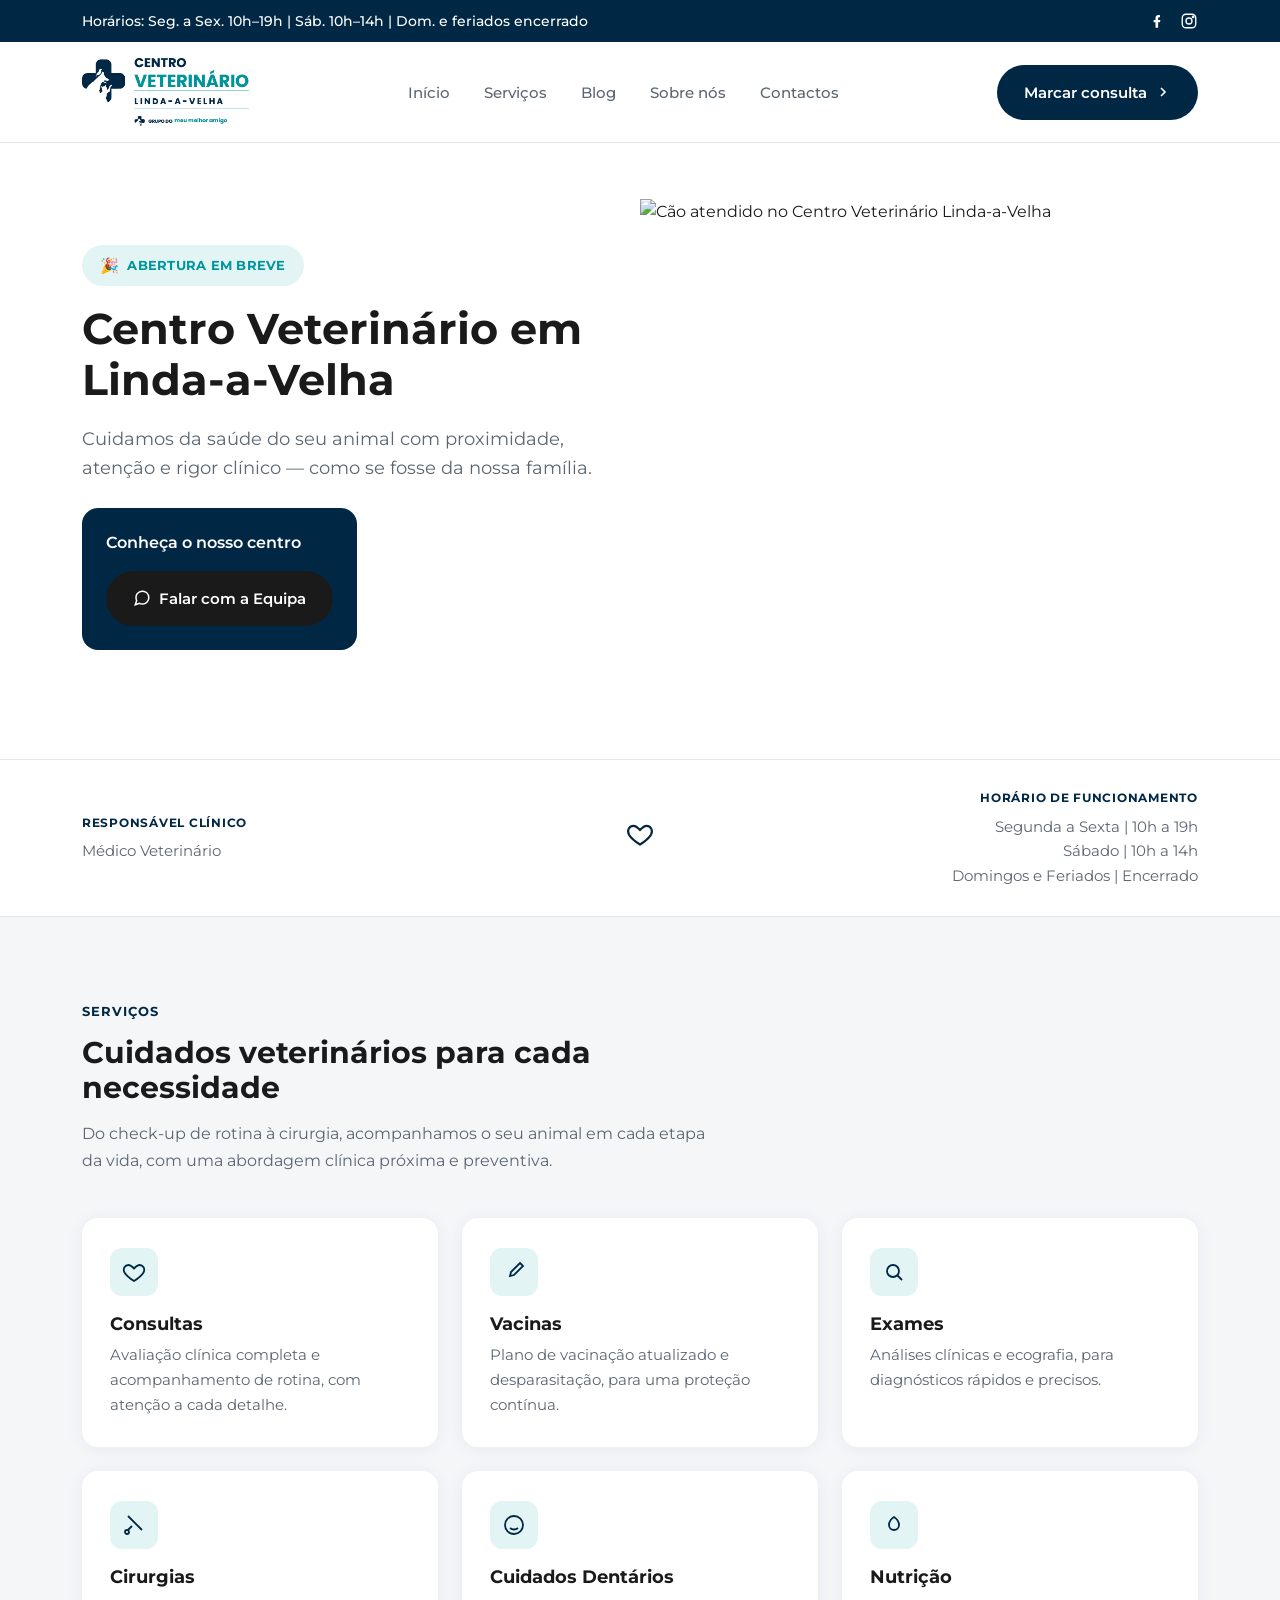
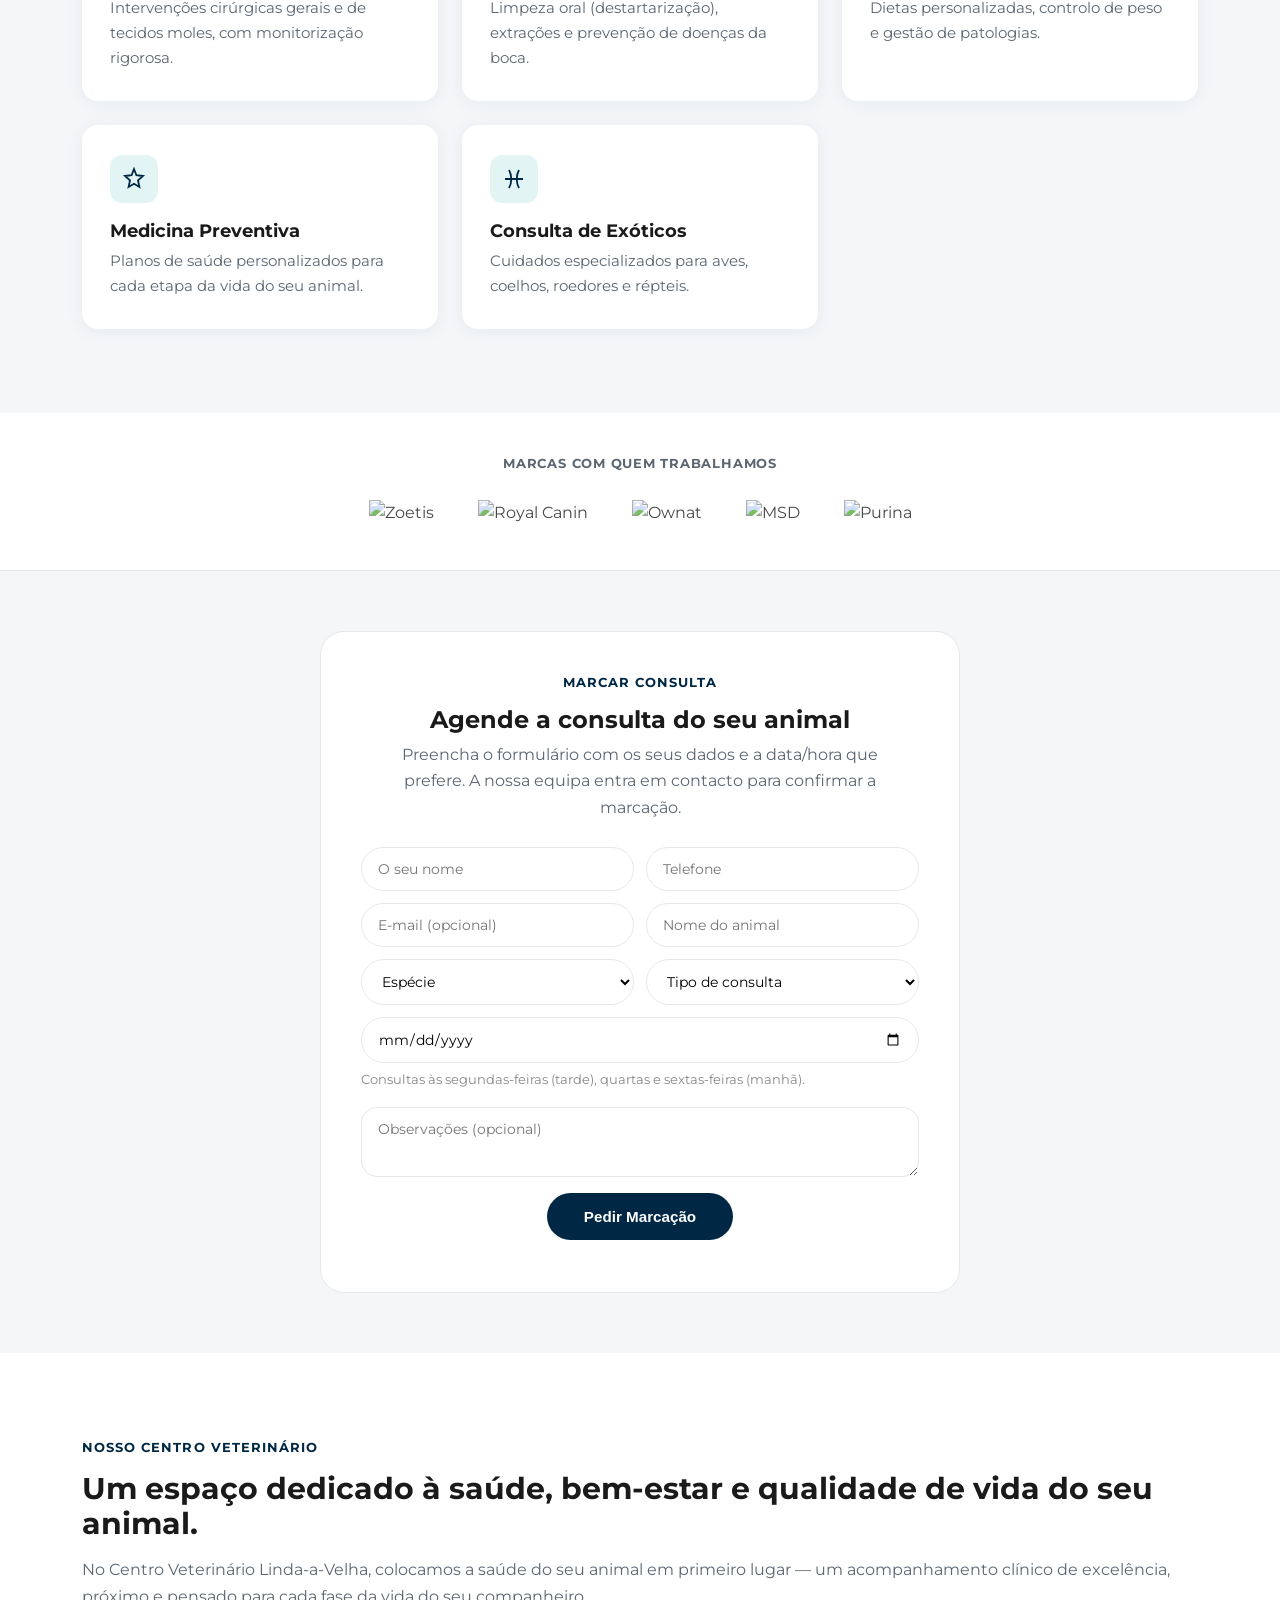
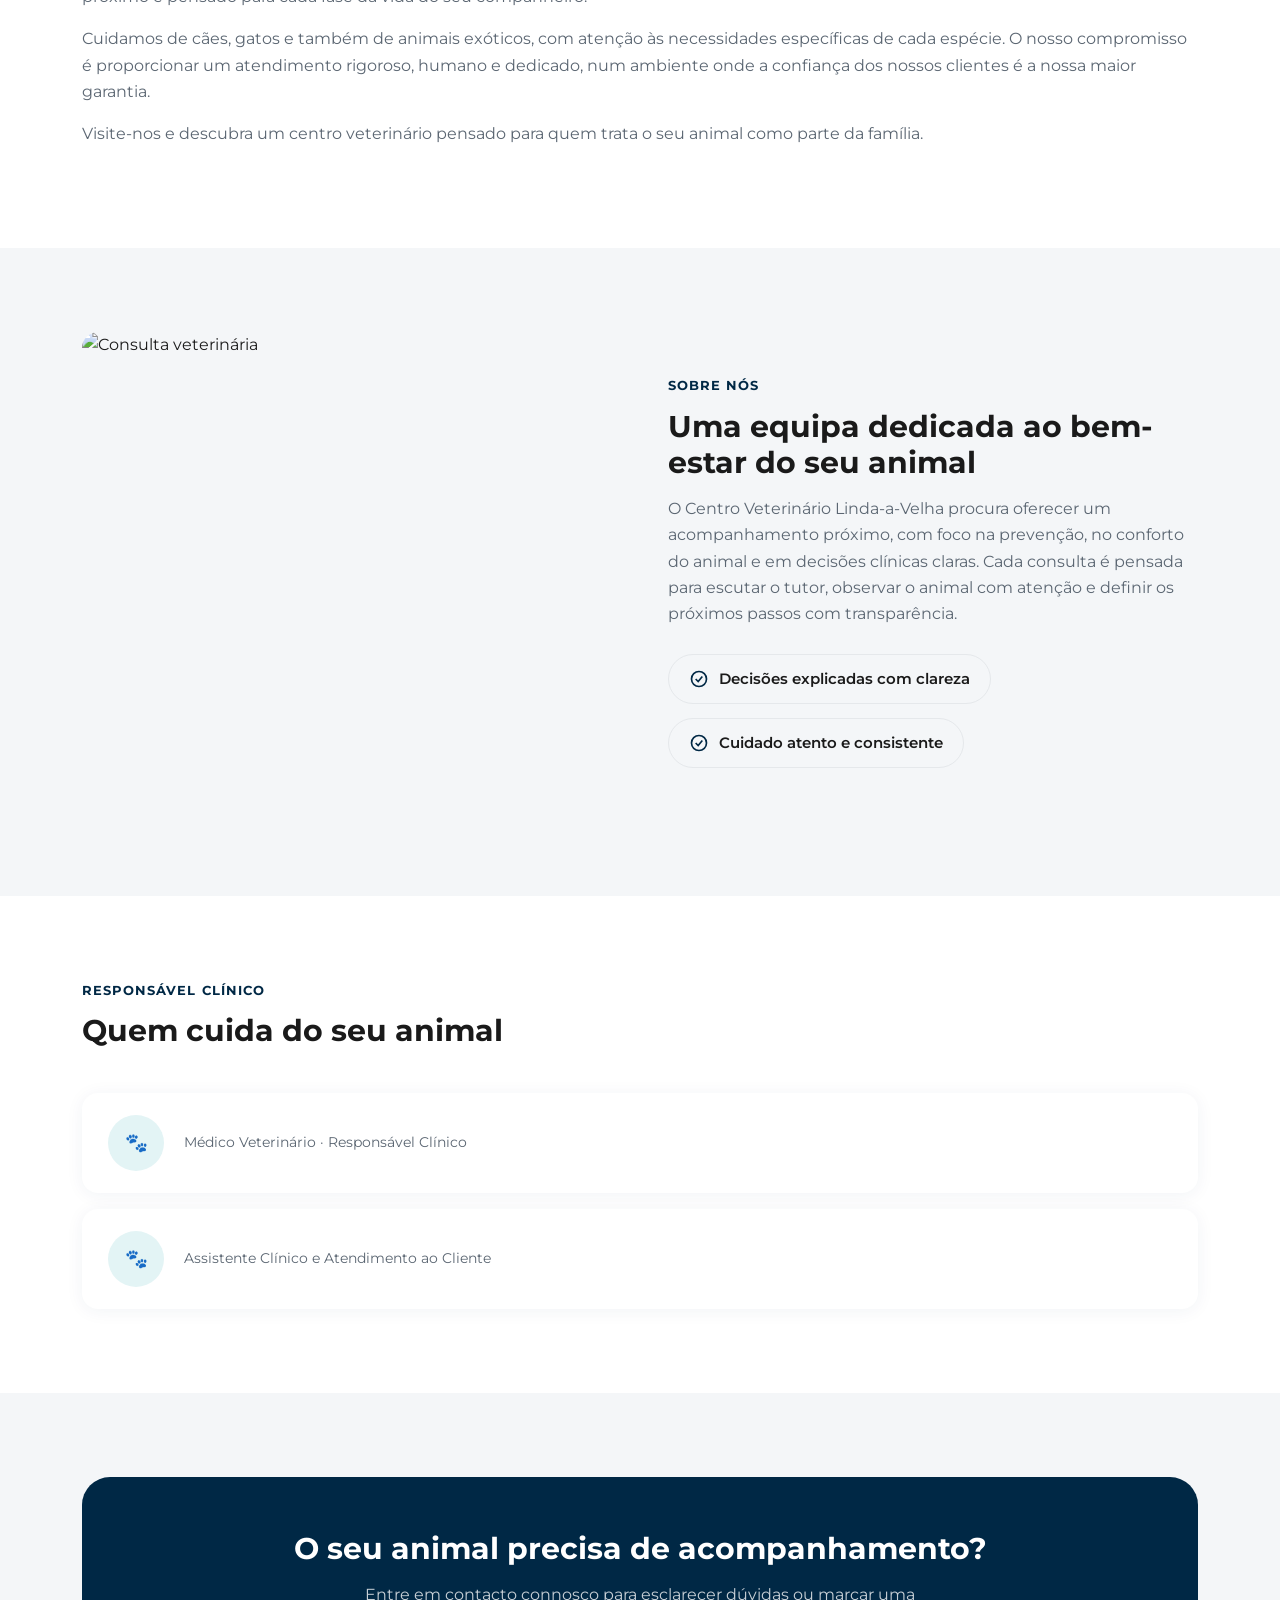
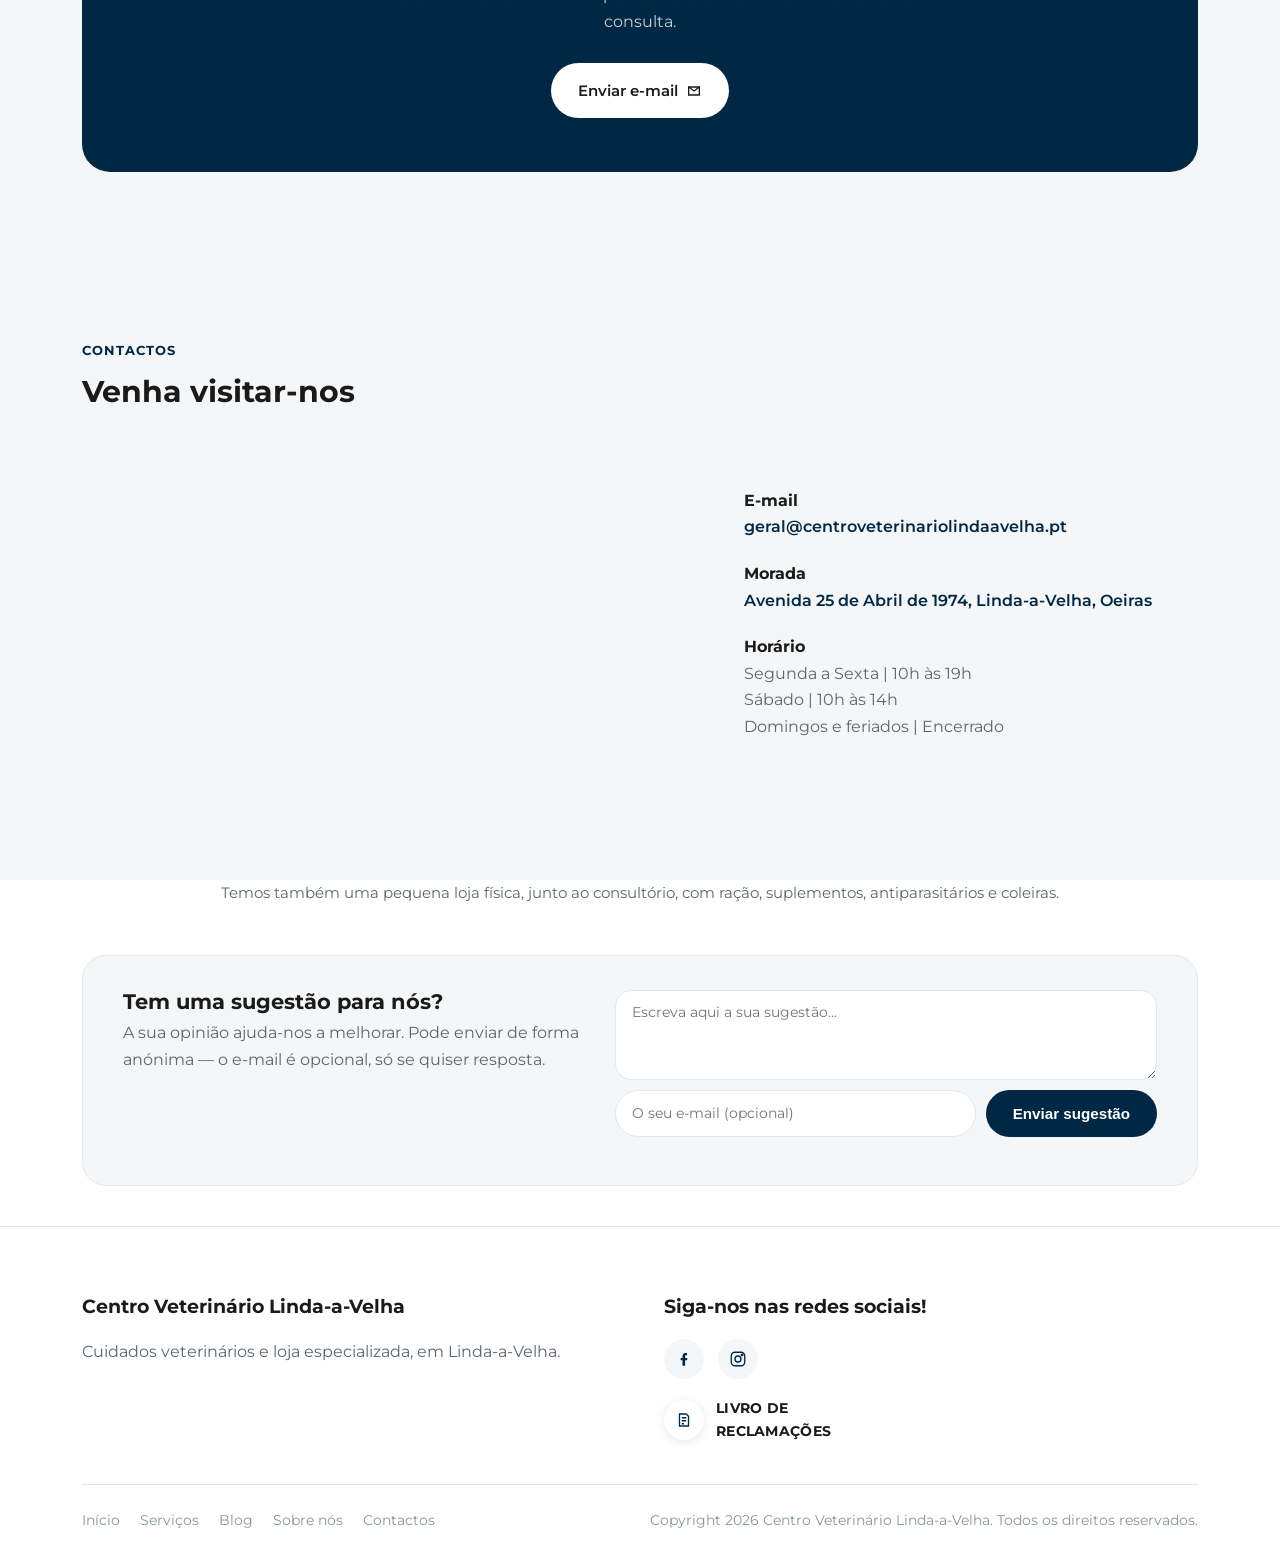
==== index.html @ d772353c "Add files via upload" ====
<!DOCTYPE html>
<html lang="pt-PT">
<head>
<meta charset="UTF-8">
<meta name="viewport" content="width=device-width, initial-scale=1">
<title>Centro Veterinário Linda-a-Velha | Consultório Veterinário</title>
<meta name="description" content="Cuidados veterinários próximos, preventivos e atentos em Linda-a-Velha para cães, gatos e outros animais de companhia.">
<link rel="preconnect" href="https://fonts.googleapis.com">
<link href="https://fonts.googleapis.com/css2?family=Montserrat:wght@400;500;600;700;800&display=swap" rel="stylesheet">
<link rel="stylesheet" href="style.css?v=3">
<style>
.opening-soon-badge {
  display: inline-flex; align-items: center; gap: 8px;
  background: var(--blue-soft); color: var(--teal);
  border-radius: var(--radius-pill); padding: 8px 18px;
  font-weight: 700; font-size: 0.82rem; letter-spacing: 0.02em; text-transform: uppercase;
  margin-bottom: 18px;
}
.opening-soon-badge::before { content: "🎉"; font-size: 0.95rem; }
.opening-notify-section { padding: 40px 0; }
.opening-notify-panel {
  background: var(--blue-soft); border-radius: 24px; padding: 34px 40px;
  display: flex; align-items: center; justify-content: space-between; gap: 30px; flex-wrap: wrap;
}
.opening-notify-text h2 { font-size: 1.4rem; margin-bottom: 6px; }
.opening-notify-text p { margin: 0; max-width: 42ch; }
.opening-notify-form { display: flex; gap: 10px; flex-wrap: wrap; }
.opening-notify-form input {
  padding: 12px 16px; border: 1px solid var(--border); border-radius: var(--radius-pill);
  font-family: inherit; font-size: 0.9rem; min-width: 160px;
}
.opening-notify-msg { margin-top: 14px; font-size: 0.88rem; font-weight: 600; }
.opening-notify-msg.ok { color: var(--teal); }
.opening-notify-msg.warn { color: #c0392b; }
@media (max-width: 760px) {
  .opening-notify-panel { flex-direction: column; align-items: stretch; text-align: center; padding: 30px 24px; }
  .opening-notify-form { flex-direction: column; }
  .opening-notify-form input, .opening-notify-form button { width: 100%; justify-content: center; }
}
.booking-section { padding: 60px 0; background: var(--bg-alt); }
.booking-panel {
  background: #fff; border: 1px solid var(--border); border-radius: 24px; padding: 40px;
  max-width: 640px; margin: 0 auto;
}
.booking-text { text-align: center; margin-bottom: 26px; }
.booking-text h2 { font-size: 1.5rem; margin: 8px 0; }
.booking-text p { max-width: 48ch; margin: 0 auto; }
.booking-form { display: flex; flex-direction: column; gap: 12px; }
.booking-hint { font-size: 0.82rem; color: #888; margin: -6px 0 4px; }
.slots-wrap { margin-top: 4px; }
.slots-label { font-size: 0.85rem; font-weight: 600; color: var(--navy); margin-bottom: 8px; }
.slots-grid { display: flex; flex-wrap: wrap; gap: 8px; }
.slot-btn {
  padding: 8px 14px; border-radius: var(--radius-pill); border: 1px solid var(--border);
  background: #fff; font-family: inherit; font-size: 0.85rem; cursor: pointer;
}
.slot-btn:hover { border-color: var(--navy); }
.slot-btn.selected { background: var(--navy); color: #fff; border-color: var(--navy); }
.slot-btn.taken { background: #f0f0f0; color: #aaa; text-decoration: line-through; cursor: not-allowed; border-color: #eee; }
.slots-empty { font-size: 0.85rem; color: #888; }
.booking-form-row { display: flex; gap: 12px; flex-wrap: wrap; }
.booking-form-row input, .booking-form-row select {
  flex: 1; min-width: 180px; padding: 12px 16px; border: 1px solid var(--border);
  border-radius: var(--radius-pill); font-family: inherit; font-size: 0.9rem; background: #fff;
}
.booking-form textarea {
  padding: 12px 16px; border: 1px solid var(--border); border-radius: 16px;
  font-family: inherit; font-size: 0.9rem; resize: vertical; min-height: 70px;
}
.booking-form button { align-self: center; padding: 14px 36px; margin-top: 4px; }
.booking-msg { text-align: center; font-size: 0.9rem; font-weight: 600; }
.booking-msg.ok { color: var(--teal); }
.booking-msg.warn { color: #c0392b; }
@media (max-width: 620px) {
  .booking-panel { padding: 30px 22px; }
  .booking-form-row { flex-direction: column; }
}
.suggestion-section { padding: 10px 0 40px; }
.suggestion-panel {
  background: var(--bg-alt); border: 1px solid var(--border); border-radius: 24px; padding: 34px 40px;
  display: flex; align-items: flex-start; justify-content: space-between; gap: 30px; flex-wrap: wrap;
}
.suggestion-text h2 { font-size: 1.3rem; margin-bottom: 6px; }
.suggestion-text p { margin: 0; max-width: 42ch; }
.suggestion-form { display: flex; flex-direction: column; gap: 10px; flex: 1; min-width: 260px; }
.suggestion-form textarea {
  padding: 12px 16px; border: 1px solid var(--border); border-radius: 16px;
  font-family: inherit; font-size: 0.9rem; resize: vertical; min-height: 90px;
}
.suggestion-form input {
  padding: 12px 16px; border: 1px solid var(--border); border-radius: var(--radius-pill);
  font-family: inherit; font-size: 0.9rem;
}
.suggestion-form-row { display: flex; gap: 10px; flex-wrap: wrap; }
.suggestion-form-row input { flex: 1; min-width: 160px; }
.suggestion-msg { margin-top: 4px; font-size: 0.88rem; font-weight: 600; }
.suggestion-msg.ok { color: var(--teal); }
.suggestion-msg.warn { color: #c0392b; }
@media (max-width: 760px) {
  .suggestion-panel { flex-direction: column; align-items: stretch; text-align: center; padding: 30px 24px; }
  .suggestion-form-row { flex-direction: column; }
}
.galeria-section { background: var(--bg-alt); padding: 56px 0; }
.galeria-title { text-align: center; font-family: var(--font-display); color: var(--navy); margin-bottom: 6px; }
.galeria-sub { text-align: center; color: var(--gray); margin-bottom: 30px; }
.galeria-grid { display: grid; grid-template-columns: repeat(4, 1fr); gap: 16px; }
@media (max-width: 900px) { .galeria-grid { grid-template-columns: repeat(3, 1fr); } }
@media (max-width: 600px) { .galeria-grid { grid-template-columns: repeat(2, 1fr); gap: 10px; } }
.galeria-item { position: relative; border-radius: var(--radius-card); overflow: hidden; aspect-ratio: 1/1; background: #eee; }
.galeria-item img { width: 100%; height: 100%; object-fit: cover; display: block; }
.galeria-caption { position: absolute; left: 0; right: 0; bottom: 0; padding: 14px 12px 8px; background: linear-gradient(transparent, rgba(0,0,0,0.6)); color: #fff; font-size: 0.82rem; font-weight: 600; }
.blog-preview-grid { display: grid; grid-template-columns: repeat(2, 1fr); gap: 22px; }
@media (max-width: 700px) { .blog-preview-grid { grid-template-columns: 1fr; } }
.blog-preview-card { display: block; border-radius: var(--radius-card); overflow: hidden; box-shadow: 0 2px 18px rgba(15,59,96,0.06); background: #fff; transition: transform .15s ease; }
.blog-preview-card:hover { transform: translateY(-3px); }
.blog-preview-card img { width: 100%; height: 220px; object-fit: cover; display: block; }
.blog-preview-body { padding: 18px 20px 20px; }
.blog-preview-meta { font-size: 0.78rem; font-weight: 700; letter-spacing: 0.04em; text-transform: uppercase; color: var(--gray-light); margin-bottom: 8px; }
.blog-preview-meta .cat { color: var(--teal); }
.blog-preview-body h3 { margin: 0; font-size: 1.05rem; }
.contact-merged { display: grid; grid-template-columns: 1.3fr 1fr; gap: 36px; align-items: stretch; }
.contact-merged .map-embed { width: 100%; height: 100%; min-height: 360px; border: 0; border-radius: var(--radius-card); }
.contact-details { display: flex; flex-direction: column; gap: 24px; justify-content: center; }
.contact-detail-item { display: flex; gap: 16px; align-items: flex-start; }
.contact-detail-item h3 { font-size: 1rem; margin-bottom: 4px; }
.contact-detail-item p { margin: 0; }
.contact-detail-item a { color: var(--navy); font-weight: 600; }
@media (max-width: 860px) {
  .contact-merged { grid-template-columns: 1fr; }
  .contact-merged .map-embed { min-height: 260px; }
}
.cupom-banner {
  display: none; align-items: center; justify-content: center; gap: 14px; flex-wrap: wrap;
  background: linear-gradient(135deg, var(--navy), var(--teal, #1e7a3d));
  color: #fff; padding: 14px 20px; text-align: center; font-size: 0.92rem;
}
.cupom-banner.show { display: flex; }
.cupom-banner strong { font-family: var(--font-display); }
.cupom-banner .cupom-banner-code {
  background: #fff; color: var(--navy); border: none;
  border-radius: var(--radius-pill); padding: 4px 14px; font-weight: 700; letter-spacing: 0.03em; cursor: pointer;
}
.cupom-banner .cupom-banner-cta {
  background: #fff; color: var(--navy); border-radius: var(--radius-pill); padding: 6px 16px;
  font-weight: 700; text-decoration: none; white-space: nowrap;
}
</style>
</head>
<body>

<div class="topbar">
  <div class="wrap">
    <span>Horários: Seg. a Sex. 10h–19h | Sáb. 10h–14h | Dom. e feriados encerrado</span>
    <div class="socials">
      <a href="https://www.facebook.com/profile.php?id=61592159622858" target="_blank" rel="noopener" aria-label="Facebook">
        <svg width="18" height="18" viewBox="0 0 24 24" fill="currentColor"><path d="M13.5 21v-7.5h2.5l.5-3h-3V8.5c0-.9.3-1.5 1.6-1.5H16V4.3C15.7 4.2 14.8 4 13.8 4c-2.2 0-3.8 1.3-3.8 3.9V10.5H7.5v3H10V21h3.5z"/></svg>
      </a>
      <a href="https://www.instagram.com/centroveterinariolindaavelha" target="_blank" rel="noopener" aria-label="Instagram">
        <svg width="18" height="18" viewBox="0 0 24 24" fill="none" stroke="currentColor" stroke-width="1.8"><rect x="3" y="3" width="18" height="18" rx="5"/><circle cx="12" cy="12" r="4"/><circle cx="17.5" cy="6.5" r="1"/></svg>
      </a>
    </div>
  </div>
</div>

<header class="site">
  <nav class="nav">
    <a href="#inicio" class="brand">
      <img src="logo.png" alt="Centro Veterinário Linda-a-Velha">
    </a>
    <button class="nav-toggle" aria-label="Abrir menu" onclick="toggleNavMenu()"><span>☰</span></button>
    <div class="nav-backdrop" onclick="toggleNavMenu(true)"></div>
    <div class="nav-links">
      <a href="#inicio" onclick="toggleNavMenu(true)">Início</a>
      <a href="#servicos" onclick="toggleNavMenu(true)">Serviços</a>
      <a href="blog.html" onclick="toggleNavMenu(true)">Blog</a>
      <a href="#sobre" onclick="toggleNavMenu(true)">Sobre nós</a>
      <a href="#contactos" onclick="toggleNavMenu(true)">Contactos</a>
      <a class="btn btn-navy nav-links-cta" href="#marcar-consulta" onclick="toggleNavMenu(true)">Marcar consulta <svg width="16" height="16" viewBox="0 0 24 24" fill="none" stroke="currentColor" stroke-width="2.4"><path d="M9 6l6 6-6 6"/></svg></a>
    </div>
    <a class="btn btn-navy nav-cta-desktop" href="#marcar-consulta">Marcar consulta <svg width="16" height="16" viewBox="0 0 24 24" fill="none" stroke="currentColor" stroke-width="2.4"><path d="M9 6l6 6-6 6"/></svg></a>
  </nav>
</header>

<div class="cupom-banner" id="cupomBanner"></div>

<section class="hero" id="inicio">
  <div class="wrap hero-grid">
    <div class="hero-copy">
      <span class="opening-soon-badge">Abertura em breve</span>
      <h1>Centro Veterinário em Linda-a-Velha</h1>
      <p class="lead">Cuidamos da saúde do seu animal com proximidade, atenção e rigor clínico — como se fosse da nossa família.</p>
      <div class="hero-cta-card">
        <div class="cta-label">Conheça o nosso centro</div>
        <div class="cta-buttons">
          <a class="btn btn-black" href="https://wa.me/351910730466" target="_blank" rel="noopener">
            <svg width="18" height="18" viewBox="0 0 24 24" fill="none" stroke="currentColor" stroke-width="2"><path d="M21 11.5a8.38 8.38 0 0 1-.9 3.8 8.5 8.5 0 0 1-7.6 4.7 8.38 8.38 0 0 1-3.8-.9L3 21l1.9-5.7a8.38 8.38 0 0 1-.9-3.8 8.5 8.5 0 0 1 4.7-7.6 8.38 8.38 0 0 1 3.8-.9h.5a8.48 8.48 0 0 1 8 8v.5z"/></svg>
            Falar com a Equipa
          </a>
        </div>
      </div>
    </div>
    <div class="hero-media">
      <img src="https://silviocardosodev.github.io/centro-veterinario-lindaavelha/_next/static/media/herobg-dog-clinicaveterinaria-lindaavelha.3ou3k0u8j-t5f.webp" alt="Cão atendido no Centro Veterinário Linda-a-Velha">
    </div>
  </div>
</section>

<section class="info-strip" style="padding:0;">
  <div class="wrap">
    <div class="info-grid">
      <div class="info-block">
        <div class="label">Responsável Clínico</div>
        <div class="sub">Médico Veterinário</div>
      </div>
      <div class="info-block" style="text-align:center;">
        <svg width="28" height="28" viewBox="0 0 24 24" fill="none" stroke="currentColor" stroke-width="1.8" style="color:var(--navy); margin:0 auto;"><path d="M12 21s-7-4.35-9.5-8.5C.5 8.5 3 5 6.5 5c2 0 3.5 1.5 5.5 3.5C14 6.5 15.5 5 17.5 5 21 5 23.5 8.5 21.5 12.5 19 16.65 12 21 12 21z"/></svg>
      </div>
      <div class="info-block right">
        <div class="label">Horário de Funcionamento</div>
        <div class="sub">Segunda a Sexta | 10h a 19h</div>
        <div class="sub">Sábado | 10h a 14h</div>
        <div class="sub">Domingos e Feriados | Encerrado</div>
      </div>
    </div>
  </div>
</section>

<section class="section-alt" id="servicos">
  <div class="wrap">
    <div class="section-head">
      <span class="eyebrow">Serviços</span>
      <h2>Cuidados veterinários para cada necessidade</h2>
      <p>Do check-up de rotina à cirurgia, acompanhamos o seu animal em cada etapa da vida, com uma abordagem clínica próxima e preventiva.</p>
    </div>
    <div class="grid-services">
      <div class="card">
        <div class="icon-badge"><svg viewBox="0 0 24 24" fill="none" stroke="currentColor" stroke-width="1.8"><path d="M12 21s-7-4.35-9.5-8.5C.5 8.5 3 5 6.5 5c2 0 3.5 1.5 5.5 3.5C14 6.5 15.5 5 17.5 5 21 5 23.5 8.5 21.5 12.5 19 16.65 12 21 12 21z"/></svg></div>
        <h3>Consultas</h3>
        <p>Avaliação clínica completa e acompanhamento de rotina, com atenção a cada detalhe.</p>
      </div>
      <div class="card">
        <div class="icon-badge"><svg viewBox="0 0 24 24" fill="none" stroke="currentColor" stroke-width="1.8"><path d="M18 3l3 3-9 9-4 1 1-4 9-9z"/></svg></div>
        <h3>Vacinas</h3>
        <p>Plano de vacinação atualizado e desparasitação, para uma proteção contínua.</p>
      </div>
      <div class="card">
        <div class="icon-badge"><svg viewBox="0 0 24 24" fill="none" stroke="currentColor" stroke-width="1.8"><circle cx="11" cy="11" r="6"/><path d="M20 20l-4.5-4.5"/></svg></div>
        <h3>Exames</h3>
        <p>Análises clínicas e ecografia, para diagnósticos rápidos e precisos.</p>
      </div>
      <div class="card">
        <div class="icon-badge"><svg viewBox="0 0 24 24" fill="none" stroke="currentColor" stroke-width="1.8"><path d="M6 3l14 14M6 17l4-4"/><circle cx="5" cy="19" r="2"/></svg></div>
        <h3>Cirurgias</h3>
        <p>Intervenções cirúrgicas gerais e de tecidos moles, com monitorização rigorosa.</p>
      </div>
      <div class="card">
        <div class="icon-badge"><svg viewBox="0 0 24 24" fill="none" stroke="currentColor" stroke-width="1.8"><circle cx="12" cy="12" r="9"/><path d="M9 10h.01M15 10h.01M8 15c1.2 1 2.6 1.5 4 1.5s2.8-.5 4-1.5"/></svg></div>
        <h3>Cuidados Dentários</h3>
        <p>Limpeza oral (destartarização), extrações e prevenção de doenças da boca.</p>
      </div>
      <div class="card">
        <div class="icon-badge"><svg viewBox="0 0 24 24" fill="none" stroke="currentColor" stroke-width="1.8"><path d="M12 4c3 2 5 4 5 8a5 5 0 01-10 0c0-4 2-6 5-8z"/></svg></div>
        <h3>Nutrição</h3>
        <p>Dietas personalizadas, controlo de peso e gestão de patologias.</p>
      </div>
      <div class="card">
        <div class="icon-badge"><svg viewBox="0 0 24 24" fill="none" stroke="currentColor" stroke-width="1.8"><path d="M12 2l2.4 6.2L21 9l-5 4.4L17.4 20 12 16.7 6.6 20 8 13.4 3 9l6.6-.8L12 2z"/></svg></div>
        <h3>Medicina Preventiva</h3>
        <p>Planos de saúde personalizados para cada etapa da vida do seu animal.</p>
      </div>
      <div class="card">
        <div class="icon-badge"><svg viewBox="0 0 24 24" fill="none" stroke="currentColor" stroke-width="1.8"><path d="M7 3c3 5 3 13 0 18M17 3c-3 5-3 13 0 18M3 12h18"/></svg></div>
        <h3>Consulta de Exóticos</h3>
        <p>Cuidados especializados para aves, coelhos, roedores e répteis.</p>
      </div>
    </div>
  </div>
</section>

<section style="padding:40px 0; border-bottom:1px solid var(--border);">
  <div class="wrap">
    <p style="text-align:center; color:var(--gray); font-size:0.8rem; font-weight:700; letter-spacing:0.06em; text-transform:uppercase; margin-bottom:26px;">Marcas com quem trabalhamos</p>
    <div style="display:flex; justify-content:center; align-items:center; flex-wrap:wrap; gap:44px;">
      <img src="marcas/zoetis.svg" alt="Zoetis" style="height:30px; width:auto; opacity:0.8;">
      <img src="marcas/royal-canin.svg" alt="Royal Canin" style="height:30px; width:auto; opacity:0.8;">
      <img src="marcas/ownat.svg" alt="Ownat" style="height:30px; width:auto; opacity:0.8;">
      <img src="marcas/msd.svg" alt="MSD" style="height:30px; width:auto; opacity:0.8;">
      <img src="marcas/purina.svg" alt="Purina" style="height:30px; width:auto; opacity:0.8;">
    </div>
  </div>
</section>

<section class="booking-section" id="marcar-consulta">
  <div class="wrap">
    <div class="booking-panel">
      <div class="booking-text">
        <span class="eyebrow">Marcar Consulta</span>
        <h2>Agende a consulta do seu animal</h2>
        <p>Preencha o formulário com os seus dados e a data/hora que prefere. A nossa equipa entra em contacto para confirmar a marcação.</p>
      </div>
      <form class="booking-form" onsubmit="submitMarcacao(event)">
        <div class="booking-form-row">
          <input type="text" id="mcNome" placeholder="O seu nome" required>
          <input type="tel" id="mcTelefone" placeholder="Telefone" required>
        </div>
        <div class="booking-form-row">
          <input type="email" id="mcEmail" placeholder="E-mail (opcional)">
          <input type="text" id="mcAnimal" placeholder="Nome do animal">
        </div>
        <div class="booking-form-row">
          <select id="mcEspecie" required>
            <option value="" disabled selected>Espécie</option>
            <option value="Cão">Cão</option>
            <option value="Gato">Gato</option>
            <option value="Exótico">Exótico</option>
            <option value="Outro">Outro</option>
          </select>
          <select id="mcTipo" required>
            <option value="" disabled selected>Tipo de consulta</option>
            <option value="Consulta geral">Consulta geral</option>
            <option value="Vacinação">Vacinação</option>
            <option value="Desparasitação">Desparasitação</option>
            <option value="Cirurgia">Cirurgia</option>
            <option value="Análises">Análises</option>
            <option value="Outro">Outro</option>
          </select>
        </div>
        <div class="booking-form-row">
          <input type="date" id="mcData" required onchange="onMcDataChange()">
        </div>
        <p class="booking-hint">Consultas às segundas-feiras (tarde), quartas e sextas-feiras (manhã).</p>
        <div id="mcSlotsWrap" class="slots-wrap" style="display:none;">
          <div class="slots-label">Horários disponíveis</div>
          <div id="mcSlots" class="slots-grid"></div>
          <input type="hidden" id="mcHora" required>
        </div>
        <textarea id="mcObservacoes" placeholder="Observações (opcional)"></textarea>
        <button type="submit" class="btn btn-navy">Pedir Marcação</button>
        <div id="mcMsg" class="booking-msg"></div>
      </form>
    </div>
  </div>
</section>

<section>
  <div class="wrap">
    <span class="eyebrow">Nosso Centro Veterinário</span>
    <h2>Um espaço dedicado à saúde, bem-estar e qualidade de vida do seu animal.</h2>
    <p>No Centro Veterinário Linda-a-Velha, colocamos a saúde do seu animal em primeiro lugar — um acompanhamento clínico de excelência, próximo e pensado para cada fase da vida do seu companheiro.</p>
    <p>Cuidamos de cães, gatos e também de animais exóticos, com atenção às necessidades específicas de cada espécie. O nosso compromisso é proporcionar um atendimento rigoroso, humano e dedicado, num ambiente onde a confiança dos nossos clientes é a nossa maior garantia.</p>
    <p>Visite-nos e descubra um centro veterinário pensado para quem trata o seu animal como parte da família.</p>
  </div>
</section>

<section class="section-alt" id="sobre">
  <div class="wrap about-split">
    <img src="https://silviocardosodev.github.io/centro-veterinario-lindaavelha/_next/static/media/clinica-clinicaveterinaria-lindaavelha.1hwc2i6erlouq.jpg" alt="Consulta veterinária">
    <div>
      <span class="eyebrow">Sobre nós</span>
      <h2>Uma equipa dedicada ao bem-estar do seu animal</h2>
      <p>O Centro Veterinário Linda-a-Velha procura oferecer um acompanhamento próximo, com foco na prevenção, no conforto do animal e em decisões clínicas claras. Cada consulta é pensada para escutar o tutor, observar o animal com atenção e definir os próximos passos com transparência.</p>
      <div class="badge-row">
        <div class="badge-pill"><svg viewBox="0 0 24 24" fill="none" stroke="currentColor" stroke-width="2"><circle cx="12" cy="12" r="9"/><path d="M8 12l3 3 5-6"/></svg>Decisões explicadas com clareza</div>
        <div class="badge-pill"><svg viewBox="0 0 24 24" fill="none" stroke="currentColor" stroke-width="2"><circle cx="12" cy="12" r="9"/><path d="M8 12l3 3 5-6"/></svg>Cuidado atento e consistente</div>
      </div>
    </div>
  </div>
</section>

<section>
  <div class="wrap">
    <div class="section-head">
      <span class="eyebrow">Responsável clínico</span>
      <h2>Quem cuida do seu animal</h2>
    </div>
    <div style="display:flex; flex-direction:column; gap:16px;">
      <div class="team-card">
        <div class="avatar">🐾</div>
        <div>
          <div class="role">Médico Veterinário · Responsável Clínico</div>
        </div>
      </div>
      <div class="team-card">
        <div class="avatar">🐾</div>
        <div>
          <div class="role">Assistente Clínico e Atendimento ao Cliente</div>
        </div>
      </div>
    </div>
  </div>
</section>

<section class="cta-section">
  <div class="wrap">
    <div class="cta-island">
      <h2>O seu animal precisa de acompanhamento?</h2>
      <p>Entre em contacto connosco para esclarecer dúvidas ou marcar uma consulta.</p>
      <div class="cta-actions">
        <a class="btn btn-white" href="mailto:geral@centroveterinariolindaavelha.pt">Enviar e-mail <svg width="16" height="16" viewBox="0 0 24 24" fill="none" stroke="currentColor" stroke-width="2"><path d="M4 6h16v12H4V6z"/><path d="M4 6l8 6 8-6"/></svg></a>
      </div>
    </div>
  </div>
</section>

<section class="galeria-section" id="galeriaSection" style="display:none;">
  <div class="wrap">
    <h2 class="galeria-title">🐾 Os nossos clientes</h2>
    <p class="galeria-sub">Clientes felizes, com as compras já feitas na nossa loja.</p>
    <div class="galeria-grid" id="galeriaGrid"></div>
  </div>
</section>

<section class="blog-preview-section" id="blogPreviewSection" style="display:none;">
  <div class="wrap">
    <div class="section-head" style="margin-bottom:26px; display:flex; align-items:baseline; justify-content:space-between; flex-wrap:wrap; gap:10px;">
      <div>
        <span class="eyebrow">Blog</span>
        <h2 style="margin-bottom:0;">Últimos artigos</h2>
      </div>
      <a href="blog.html" style="color:var(--teal); font-weight:700;">Ver blog →</a>
    </div>
    <div class="blog-preview-grid" id="blogPreviewGrid"></div>
  </div>
</section>

<section class="section-alt" id="contactos">
  <div class="wrap">
    <div class="section-head" style="margin-bottom:26px;">
      <span class="eyebrow">Contactos</span>
      <h2>Venha visitar-nos</h2>
    </div>
    <div class="contact-merged">
      <iframe class="map-embed" src="https://www.google.com/maps?q=Av.%2025%20de%20Abril%20de%201974%2C%20Linda-a-Velha%2C%20Portugal&output=embed" loading="lazy"></iframe>
      <div class="contact-details">
        <div class="contact-detail-item">
          <div class="icon-badge"><svg viewBox="0 0 24 24" fill="none" stroke="currentColor" stroke-width="1.8"><path d="M4 6h16v12H4V6z"/><path d="M4 6l8 6 8-6"/></svg></div>
          <div>
            <h3>E-mail</h3>
            <p><a href="mailto:geral@centroveterinariolindaavelha.pt">geral@centroveterinariolindaavelha.pt</a></p>
          </div>
        </div>
        <div class="contact-detail-item">
          <div class="icon-badge"><svg viewBox="0 0 24 24" fill="none" stroke="currentColor" stroke-width="1.8"><path d="M12 21s-7-5-7-11a7 7 0 0114 0c0 6-7 11-7 11z"/><circle cx="12" cy="10" r="2.5"/></svg></div>
          <div>
            <h3>Morada</h3>
            <p><a href="https://www.google.com/maps/search/?api=1&query=Avenida%2025%20de%20Abril%20de%201974%2C%20Linda-a-Velha%2C%20Oeiras" target="_blank" rel="noopener">Avenida 25 de Abril de 1974, Linda-a-Velha, Oeiras</a></p>
          </div>
        </div>
        <div class="contact-detail-item">
          <div class="icon-badge"><svg viewBox="0 0 24 24" fill="none" stroke="currentColor" stroke-width="1.8"><circle cx="12" cy="12" r="9"/><path d="M12 7v5l3 3"/></svg></div>
          <div>
            <h3>Horário</h3>
            <p>Segunda a Sexta | 10h às 19h<br>Sábado | 10h às 14h<br>Domingos e feriados | Encerrado</p>
          </div>
        </div>
      </div>
    </div>
  </div>
</section>

<p style="text-align:center; color:var(--gray); font-size:0.95rem; margin:0 0 40px;">Temos também uma pequena loja física, junto ao consultório, com ração, suplementos, antiparasitários e coleiras.</p>

<section class="suggestion-section">
  <div class="wrap">
    <div class="suggestion-panel">
      <div class="suggestion-text">
        <h2>Tem uma sugestão para nós?</h2>
        <p>A sua opinião ajuda-nos a melhorar. Pode enviar de forma anónima — o e-mail é opcional, só se quiser resposta.</p>
      </div>
      <form class="suggestion-form" onsubmit="submitSugestao(event)">
        <textarea id="sugTexto" placeholder="Escreva aqui a sua sugestão..." required></textarea>
        <div class="suggestion-form-row">
          <input type="email" id="sugEmail" placeholder="O seu e-mail (opcional)">
          <button type="submit" class="btn btn-navy">Enviar sugestão</button>
        </div>
        <div id="sugMsg" class="suggestion-msg"></div>
      </form>
    </div>
  </div>
</section>

<footer class="site">
  <div class="wrap">
    <div class="footer-grid" style="grid-template-columns: 1fr 1fr; align-items:start;">
      <div>
        <h4>Centro Veterinário Linda-a-Velha</h4>
        <p style="color:var(--gray); margin:0;">Cuidados veterinários e loja especializada, em Linda-a-Velha.</p>
      </div>
      <div>
        <h4>Siga-nos nas redes sociais!</h4>
        <div class="socials" style="margin-bottom:18px;">
          <a href="https://www.facebook.com/profile.php?id=61592159622858" target="_blank" rel="noopener" aria-label="Facebook" style="display:inline-flex; align-items:center; justify-content:center; width:40px; height:40px; border-radius:50%; background:var(--bg-alt); color:var(--navy); margin-right:10px;">
            <svg width="18" height="18" viewBox="0 0 24 24" fill="currentColor"><path d="M13.5 21v-7.5h2.5l.5-3h-3V8.5c0-.9.3-1.5 1.6-1.5H16V4.3C15.7 4.2 14.8 4 13.8 4c-2.2 0-3.8 1.3-3.8 3.9V10.5H7.5v3H10V21h3.5z"/></svg>
          </a>
          <a href="https://www.instagram.com/centroveterinariolindaavelha" target="_blank" rel="noopener" aria-label="Instagram" style="display:inline-flex; align-items:center; justify-content:center; width:40px; height:40px; border-radius:50%; background:var(--bg-alt); color:var(--navy);">
            <svg width="18" height="18" viewBox="0 0 24 24" fill="none" stroke="currentColor" stroke-width="1.8"><rect x="3" y="3" width="18" height="18" rx="5"/><circle cx="12" cy="12" r="4"/><circle cx="17.5" cy="6.5" r="1"/></svg>
          </a>
        </div>
        <a href="https://www.livroreclamacoes.pt" target="_blank" rel="noopener" style="display:inline-flex; align-items:center; gap:12px; color:var(--ink);">
          <span style="display:inline-flex; align-items:center; justify-content:center; width:40px; height:40px; border-radius:50%; background:#fff; box-shadow:0 2px 8px rgba(15,59,96,0.12); flex-shrink:0;">
            <svg width="18" height="18" viewBox="0 0 24 24" fill="none" stroke="var(--navy)" stroke-width="1.8"><path d="M6 4h9l3 3v13H6V4z"/><path d="M9 9h6M9 13h6M9 17h3"/></svg>
          </span>
          <strong style="font-size:0.9rem; text-transform:uppercase; letter-spacing:0.02em;">Livro de<br>Reclamações</strong>
        </a>
      </div>
    </div>
    <div class="footer-bottom">
      <div>
        <a href="#inicio">Início</a>
        <a href="#servicos">Serviços</a>
        <a href="blog.html">Blog</a>
        <a href="#sobre">Sobre nós</a>
        <a href="#contactos">Contactos</a>
      </div>
      <span>Copyright 2026 Centro Veterinário Linda-a-Velha. Todos os direitos reservados.</span>
    </div>
  </div>
</footer>

<script src="https://www.gstatic.com/firebasejs/10.12.2/firebase-app-compat.js"></script>
<script src="https://www.gstatic.com/firebasejs/10.12.2/firebase-firestore-compat.js"></script>
<script>
// Abre/fecha o menu mobile e bloqueia o scroll da página de fundo enquanto está aberto
// (evita o menu ficar "preso" ao deslizar a página no Safari do iPhone); fecha também
// sempre que se clica num link do menu, já que a maioria são âncoras da própria página.
function toggleNavMenu(forceClose) {
  const links = document.querySelector('.nav-links');
  const backdrop = document.querySelector('.nav-backdrop');
  const toggleSpan = document.querySelector('.nav-toggle span');
  const isOpen = forceClose ? false : !links.classList.contains('open');
  links.classList.toggle('open', isOpen);
  backdrop.classList.toggle('open', isOpen);
  toggleSpan.textContent = isOpen ? '✕' : '☰';
  document.body.classList.toggle('nav-open', isOpen);
}

const firebaseConfig = {
  apiKey: "AIzaSyAiw1gMQBpE7kwLsrIFIxOmpsG0623z7gA",
  authDomain: "centro-veterinario-lindaavelha.firebaseapp.com",
  projectId: "centro-veterinario-lindaavelha",
  storageBucket: "centro-veterinario-lindaavelha.firebasestorage.app",
  messagingSenderId: "283697163487",
  appId: "1:283697163487:web:03d5a7df648fca759a8d6a"
};
firebase.initializeApp(firebaseConfig);
const db = firebase.firestore();

// ---------- Formulário "avise-me na abertura" ----------
function submitAberturaNotify(e) {
  e.preventDefault();
  const nome = document.getElementById('abrNome').value.trim();
  const email = document.getElementById('abrEmail').value.trim();
  const telefone = document.getElementById('abrTelefone').value.trim();
  const msgEl = document.getElementById('abrMsg');

  if (!nome || !email) {
    msgEl.textContent = 'Preencha o nome e o e-mail.';
    msgEl.className = 'opening-notify-msg warn';
    return;
  }

  db.collection('avisos_abertura').add({
    nome, email,
    telefone: telefone || null,
    criadoEm: firebase.firestore.FieldValue.serverTimestamp()
  }).then(() => {
    msgEl.textContent = 'Obrigado! Vamos avisá-lo assim que abrirmos.';
    msgEl.className = 'opening-notify-msg ok';
    document.getElementById('abrNome').value = '';
    document.getElementById('abrEmail').value = '';
    document.getElementById('abrTelefone').value = '';
  }).catch(err => {
    msgEl.textContent = 'Não foi possível enviar. Tente novamente.';
    msgEl.className = 'opening-notify-msg warn';
    console.error(err);
  });
}

// ---------- Marcação de consulta ----------
// Configuração dos dias e horas de consulta. 0=domingo, 1=segunda, 2=terça, 3=quarta, 4=quinta, 5=sexta, 6=sábado.
const HORARIO_CONSULTAS = {
  1: { inicio: '15:00', fim: '20:00' }, // segunda à tarde
  3: { inicio: '09:00', fim: '14:00' }, // quarta de manhã
  5: { inicio: '09:00', fim: '14:00' }, // sexta de manhã
};
const DURACAO_SLOT_MIN = 20;

function gerarSlotsDoDia(diaSemana) {
  const cfg = HORARIO_CONSULTAS[diaSemana];
  if (!cfg) return [];
  const slots = [];
  let [h, m] = cfg.inicio.split(':').map(Number);
  const [hFim, mFim] = cfg.fim.split(':').map(Number);
  while (h < hFim || (h === hFim && m < mFim)) {
    slots.push(String(h).padStart(2, '0') + ':' + String(m).padStart(2, '0'));
    m += DURACAO_SLOT_MIN;
    if (m >= 60) { m -= 60; h += 1; }
  }
  return slots;
}

function proximoDiaValido(fromDateStr) {
  const d = fromDateStr ? new Date(fromDateStr + 'T00:00:00') : new Date();
  for (let i = 0; i < 14; i++) {
    if (HORARIO_CONSULTAS[d.getDay()]) return d.toISOString().split('T')[0];
    d.setDate(d.getDate() + 1);
  }
  return null;
}

(function initMarcacaoData() {
  const el = document.getElementById('mcData');
  if (!el) return;
  const proximo = proximoDiaValido(new Date().toISOString().split('T')[0]);
  el.min = new Date().toISOString().split('T')[0];
  if (proximo) el.value = proximo;
  onMcDataChange();
})();

function onMcDataChange() {
  const el = document.getElementById('mcData');
  const wrap = document.getElementById('mcSlotsWrap');
  const slotsEl = document.getElementById('mcSlots');
  const horaEl = document.getElementById('mcHora');
  const data = el.value;
  if (!data) { wrap.style.display = 'none'; return; }

  const diaSemana = new Date(data + 'T00:00:00').getDay();
  const slotsDoDia = gerarSlotsDoDia(diaSemana);
  horaEl.value = '';

  if (!slotsDoDia.length) {
    // Dia sem consultas — avança automaticamente para o próximo dia válido
    const proximo = proximoDiaValido(data);
    if (proximo && proximo !== data) { el.value = proximo; onMcDataChange(); return; }
    wrap.style.display = 'block';
    slotsEl.innerHTML = '<div class="slots-empty">Não há consultas marcadas para este dia. Escolha outra data.</div>';
    return;
  }

  wrap.style.display = 'block';
  slotsEl.innerHTML = '<div class="slots-empty">A verificar horários disponíveis...</div>';

  db.collection('marcacoes').where('data', '==', data).get().then(snap => {
    const ocupados = new Set();
    snap.forEach(doc => {
      const m = doc.data();
      if (m.estado !== 'cancelada') ocupados.add(m.hora);
    });
    slotsEl.innerHTML = '';
    slotsDoDia.forEach(hora => {
      const btn = document.createElement('button');
      btn.type = 'button';
      btn.className = 'slot-btn' + (ocupados.has(hora) ? ' taken' : '');
      btn.textContent = hora;
      if (ocupados.has(hora)) {
        btn.disabled = true;
      } else {
        btn.onclick = () => {
          slotsEl.querySelectorAll('.slot-btn').forEach(b => b.classList.remove('selected'));
          btn.classList.add('selected');
          horaEl.value = hora;
        };
      }
      slotsEl.appendChild(btn);
    });
  }).catch(err => {
    slotsEl.innerHTML = '<div class="slots-empty">Erro ao verificar horários. Tente novamente.</div>';
    console.error(err);
  });
}

function submitMarcacao(e) {
  e.preventDefault();
  const nome = document.getElementById('mcNome').value.trim();
  const telefone = document.getElementById('mcTelefone').value.trim();
  const email = document.getElementById('mcEmail').value.trim();
  const animal = document.getElementById('mcAnimal').value.trim();
  const especie = document.getElementById('mcEspecie').value;
  const tipo = document.getElementById('mcTipo').value;
  const data = document.getElementById('mcData').value;
  const hora = document.getElementById('mcHora').value;
  const observacoes = document.getElementById('mcObservacoes').value.trim();
  const msgEl = document.getElementById('mcMsg');

  if (!nome || !telefone || !especie || !tipo || !data || !hora) {
    msgEl.textContent = 'Preencha os campos obrigatórios e escolha um horário disponível.';
    msgEl.className = 'booking-msg warn';
    return;
  }

  // Revalida disponibilidade no momento do envio, para evitar dois pedidos ao mesmo horário
  db.collection('marcacoes').where('data', '==', data).where('hora', '==', hora).get().then(snap => {
    const aindaLivre = snap.empty || snap.docs.every(doc => doc.data().estado === 'cancelada');
    if (!aindaLivre) {
      msgEl.textContent = 'Esse horário acabou de ser reservado por outra pessoa. Escolha outro.';
      msgEl.className = 'booking-msg warn';
      onMcDataChange();
      return;
    }
    return db.collection('marcacoes').add({
      nome, telefone,
      email: email || null,
      animal: animal || null,
      especie, tipo,
      data, hora,
      observacoes: observacoes || null,
      estado: 'pendente',
      criadoEm: firebase.firestore.FieldValue.serverTimestamp()
    }).then(() => {
      msgEl.textContent = 'Pedido enviado! Vamos entrar em contacto para confirmar a marcação.';
      msgEl.className = 'booking-msg ok';
      document.getElementById('mcNome').value = '';
      document.getElementById('mcTelefone').value = '';
      document.getElementById('mcEmail').value = '';
      document.getElementById('mcAnimal').value = '';
      document.getElementById('mcEspecie').value = '';
      document.getElementById('mcTipo').value = '';
      document.getElementById('mcObservacoes').value = '';
      onMcDataChange();
    });
  }).catch(err => {
    msgEl.textContent = 'Não foi possível enviar o pedido. Tente novamente.';
    msgEl.className = 'booking-msg warn';
    console.error(err);
  });
}

// ---------- Caixa de sugestões (anónima, e-mail opcional) ----------
function submitSugestao(e) {
  e.preventDefault();
  const texto = document.getElementById('sugTexto').value.trim();
  const email = document.getElementById('sugEmail').value.trim();
  const msgEl = document.getElementById('sugMsg');

  if (!texto) {
    msgEl.textContent = 'Escreva a sua sugestão antes de enviar.';
    msgEl.className = 'suggestion-msg warn';
    return;
  }

  db.collection('sugestoes').add({
    texto,
    email: email || null,
    lida: false,
    criadoEm: firebase.firestore.FieldValue.serverTimestamp()
  }).then(() => {
    msgEl.textContent = 'Obrigado! A sua sugestão foi recebida.';
    msgEl.className = 'suggestion-msg ok';
    document.getElementById('sugTexto').value = '';
    document.getElementById('sugEmail').value = '';
  }).catch(err => {
    msgEl.textContent = 'Não foi possível enviar. Tente novamente.';
    msgEl.className = 'suggestion-msg warn';
    console.error(err);
  });
}

function loadGaleria() {
  db.collection('galeria').orderBy('criadoEm', 'desc').limit(12).get().then(snap => {
    if (snap.empty) return;
    document.getElementById('galeriaGrid').innerHTML = snap.docs.map(doc => {
      const g = doc.data();
      return `
        <div class="galeria-item">
          <img src="${g.url}" alt="${g.legenda || 'Foto de um cliente do Centro Veterinário Linda-a-Velha'}" loading="lazy">
          ${g.legenda ? `<div class="galeria-caption">${g.legenda}</div>` : ''}
        </div>`;
    }).join('');
    document.getElementById('galeriaSection').style.display = 'block';
  }).catch(err => console.error('Não foi possível carregar a galeria:', err));
}
// ---------- Banner de cupão ativo, a chamar para a loja ----------
function loadCupomBanner() {
  db.collection('cupoes').where('ativo', '==', true).get().then(snap => {
    if (snap.empty) return;
    const agora = new Date();
    const validos = snap.docs
      .map(doc => ({ codigo: doc.id, ...doc.data() }))
      .filter(c => !c.validade || !c.validade.toDate || c.validade.toDate() >= agora);
    if (validos.length === 0) return;
    const c = validos[0];
    const valorTxt = c.tipo === 'percentagem' ? `${c.valor}%` : `${c.valor.toFixed(2)}€`;
    const minimoTxt = c.valorMinimo > 0 ? ` em compras acima de ${c.valorMinimo.toFixed(2)}€` : '';
    const bannerEl = document.getElementById('cupomBanner');
    bannerEl.innerHTML = `
      <span>🎁 Usa o código <span class="cupom-banner-code" id="cupomBannerCode" title="Clica para copiar">${c.codigo}</span> e ganha <strong>${valorTxt} de desconto</strong>${minimoTxt}</span>
      <a class="cupom-banner-cta" href="loja.html">Ir à loja</a>
    `;
    bannerEl.classList.add('show');
    document.getElementById('cupomBannerCode').addEventListener('click', () => {
      navigator.clipboard.writeText(c.codigo).then(() => {
        const codeEl = document.getElementById('cupomBannerCode');
        const original = codeEl.textContent;
        codeEl.textContent = 'Copiado!';
        setTimeout(() => { codeEl.textContent = original; }, 1500);
      }).catch(() => {});
    });
  }).catch(err => console.error('Não foi possível carregar o banner de cupão:', err));
}
// ---------- Últimos 2 artigos do blog, mostrados na página inicial ----------
function loadBlogPreview() {
  db.collection('artigos').orderBy('criadoEm', 'desc').limit(6).get().then(snap => {
    const recentes = snap.docs.map(d => ({ id: d.id, ...d.data() })).filter(a => a.publicado !== false).slice(0, 2);
    if (recentes.length === 0) return;
    document.getElementById('blogPreviewGrid').innerHTML = recentes.map(a => {
      const data = a.criadoEm && a.criadoEm.toDate ? a.criadoEm.toDate().toLocaleDateString('pt-PT', { day: 'numeric', month: 'long', year: 'numeric' }) : '';
      const imgHtml = a.imagemCapa ? `<img src="${a.imagemCapa}" alt="${a.titulo}" loading="lazy">` : '';
      return `
        <a class="blog-preview-card" href="blog.html?id=${a.id}">
          ${imgHtml}
          <div class="blog-preview-body">
            <div class="blog-preview-meta">${data ? data + ' · ' : ''}<span class="cat">${(a.categoria || '').toUpperCase()}</span></div>
            <h3>${a.titulo}</h3>
          </div>
        </a>`;
    }).join('');
    document.getElementById('blogPreviewSection').style.display = 'block';
  }).catch(err => console.error('Não foi possível carregar os últimos artigos:', err));
}

loadGaleria();
// loadCupomBanner(); // desativado: site do consultório já não liga à loja online
loadBlogPreview();
</script>
</body>
</html>
---- style.css ----
/* ============================================================
   Centro Veterinário Linda-a-Velha — v3
   Fonte: Montserrat
   Paleta: azul-marinho #002845 + turquesa #00949C + preto #1A1A1A + branco
   Botões: pílula, secções alternadas cinza/branco, CTA "ilha" flutuante
   ============================================================ */

:root {
  --navy: #002845;
  --navy-2: #0d3f66;
  --teal: #00949c;
  --ink: #1a1a1a;
  --gray: #5b6672;
  --gray-light: #8894a0;
  --bg: #ffffff;
  --bg-alt: #f4f6f8;
  --blue-soft: #e3f4f5;
  --border: #e5e8eb;
  --green: #22a559;

  --font: "Montserrat", "Segoe UI", sans-serif;
  --font-display: "Montserrat", "Segoe UI", sans-serif;
  --radius-pill: 999px;
  --radius-card: 16px;
  --container: 1180px;
}

* { box-sizing: border-box; }
html { scroll-behavior: smooth; }

body {
  margin: 0;
  font-family: var(--font);
  color: var(--ink);
  background: var(--bg);
  line-height: 1.65;
  -webkit-font-smoothing: antialiased;
}

img { max-width: 100%; display: block; }
a { color: inherit; text-decoration: none; }

.wrap {
  max-width: var(--container);
  margin: 0 auto;
  padding: 0 32px;
}

h1, h2, h3 {
  font-family: var(--font-display);
  color: var(--ink);
  font-weight: 700;
  line-height: 1.18;
  margin: 0 0 0.5em;
}
h1 { font-size: clamp(1.9rem, 3.4vw, 2.7rem); }
h2 { font-size: clamp(1.5rem, 2.4vw, 1.9rem); }
h3 { font-size: 1.1rem; }

p { color: var(--gray); margin: 0 0 1em; }

.eyebrow {
  display: block;
  font-size: 0.82rem;
  font-weight: 700;
  letter-spacing: 0.08em;
  text-transform: uppercase;
  color: var(--navy);
  margin-bottom: 12px;
}

/* ---------- Buttons (pill) ---------- */
.btn {
  display: inline-flex;
  align-items: center;
  gap: 8px;
  padding: 14px 26px;
  border-radius: var(--radius-pill);
  font-weight: 600;
  font-size: 0.95rem;
  border: 1.5px solid transparent;
  cursor: pointer;
  transition: transform 0.15s ease, background 0.15s ease, opacity .15s ease;
  white-space: nowrap;
}
.btn-navy { background: var(--navy); color: #fff; }
.btn-navy:hover { background: var(--navy-2); transform: translateY(-1px); }

.btn-white { background: #fff; color: var(--ink); }
.btn-white:hover { opacity: 0.88; }

.btn-black { background: var(--ink); color: #fff; }
.btn-black:hover { opacity: 0.88; }

.btn-outline-white { background: transparent; color: #fff; border-color: rgba(255,255,255,0.5); }
.btn-outline-white:hover { border-color: #fff; }

.btn-outline-navy { background: transparent; color: var(--navy); border-color: var(--border); }
.btn-outline-navy:hover { border-color: var(--navy); }

/* ---------- Top utility bar ---------- */
.topbar {
  background: var(--navy);
  color: #fff;
}
.topbar .wrap {
  display: flex;
  align-items: center;
  justify-content: space-between;
  padding-top: 10px;
  padding-bottom: 10px;
  font-size: 0.85rem;
  font-weight: 500;
}
.topbar .socials { display: flex; gap: 14px; }
.topbar .socials a { display: flex; }

@media (max-width: 700px) {
  .topbar .wrap { font-size: 0.72rem; padding-left: 20px; padding-right: 20px; }
}

/* ---------- Header ---------- */
header.site {
  position: sticky;
  top: 0;
  z-index: 50;
  background: rgba(255,255,255,0.98);
  backdrop-filter: blur(8px);
  border-bottom: 1px solid var(--border);
}
.nav {
  display: flex;
  align-items: center;
  justify-content: space-between;
  padding: 16px 32px;
  max-width: var(--container);
  margin: 0 auto;
}
.brand img { height: 68px; width: auto; max-width: 320px; object-fit: contain; }

.nav-links {
  display: flex;
  align-items: center;
  gap: 34px;
  font-size: 0.96rem;
  font-weight: 500;
  color: var(--gray);
}
.nav-links a:hover, .nav-links a.active { color: var(--navy); }

.nav-toggle { display: none; }

.nav-links-cta { display: none; }
.nav-backdrop { display: none; }

@media (max-width: 860px) {
  .nav-cta-desktop { display: none; }
  .nav-toggle {
    display: flex; align-items: center; justify-content: center;
    width: 44px; height: 44px;
    border-radius: 50%;
    border: 1px solid var(--border);
    background: #fff;
    font-size: 1.3rem; line-height: 1; color: var(--navy); cursor: pointer;
  }

  .nav-backdrop {
    display: block;
    position: fixed;
    inset: 0;
    background: rgba(15,32,43,0.5);
    z-index: 60;
    opacity: 0;
    visibility: hidden;
    transition: opacity .2s ease;
  }
  .nav-backdrop.open { opacity: 1; visibility: visible; }

body.nav-open { overflow: hidden; }

  .nav-links {
    position: fixed;
    top: 50%;
    left: 50%;
    transform: translate(-50%, -48%) scale(0.96);
    width: min(88vw, 340px);
    z-index: 61;
    background: #fff;
    border-radius: 20px;
    flex-direction: column;
    align-items: stretch;
    gap: 4px;
    padding: 18px;
    box-shadow: 0 20px 50px rgba(15,32,43,0.25);
    opacity: 0;
    visibility: hidden;
    pointer-events: none;
    transition: transform .2s ease, opacity .2s ease;
  }
  .nav-links a { padding: 14px 10px; text-align: center; border-radius: 10px; font-weight: 600; }
  .nav-links a:hover { background: var(--bg-alt); }
  .nav-links.open {
    transform: translate(-50%, -50%) scale(1);
    opacity: 1;
    visibility: visible;
    pointer-events: auto;
  }
  .nav-links-cta { display: flex; justify-content: center; margin-top: 8px; }
}

/* ---------- Hero ---------- */
.hero { padding: 56px 0 0; overflow: hidden; }
.hero-grid {
  display: grid;
  grid-template-columns: 1fr 1fr;
  align-items: center;
  gap: 0;
}
.hero-copy { padding-right: 40px; padding-bottom: 64px; }
.hero-copy h1 { margin-bottom: 18px; }
.hero-copy p.lead { font-size: 1.1rem; margin-bottom: 26px; max-width: 46ch; }

.hero-cta-card {
  background: var(--navy);
  border-radius: var(--radius-card);
  padding: 22px 24px 24px;
  display: inline-block;
}
.hero-cta-card .cta-label { color: #fff; font-weight: 600; margin-bottom: 14px; font-size: 1rem; }
.hero-cta-card .cta-buttons { display: flex; gap: 10px; flex-wrap: wrap; }
.hero-cta-card .btn-white { color: var(--teal); }

.hero-media {
  position: relative;
  height: 560px;
  margin-right: calc(50% - 50vw);
  overflow: hidden;
}
.hero-media img { width: 100%; height: 100%; object-fit: cover; }

@media (max-width: 900px) {
  .hero-grid { grid-template-columns: 1fr; }
  .hero-copy { padding-right: 0; padding-bottom: 32px; }
  .hero-media { height: 320px; margin-right: 0; border-radius: var(--radius-card); }
}

/* ---------- Info strip ---------- */
.info-strip {
  border-top: 1px solid var(--border);
  border-bottom: 1px solid var(--border);
}
.info-grid {
  display: grid;
  grid-template-columns: 1fr auto 1fr;
  align-items: center;
  gap: 32px;
  padding: 28px 0;
}
.info-block .label { font-size: 0.78rem; font-weight: 700; letter-spacing: 0.06em; text-transform: uppercase; color: var(--navy); margin-bottom: 6px; }
.info-block .name { font-weight: 700; font-size: 1.05rem; color: var(--ink); }
.info-block .sub { color: var(--gray); font-size: 0.92rem; }
.info-block.right { text-align: right; }
.info-logo { width: 64px; height: 64px; border-radius: 50%; }

@media (max-width: 700px) {
  .info-grid { grid-template-columns: 1fr; text-align: center; gap: 18px; }
  .info-block.right { text-align: center; }
}

/* ---------- Sections ---------- */
section { padding: 84px 0; }
#inicio, #servicos, #sobre, #contactos { scroll-margin-top: 100px; }
.section-head { max-width: 640px; margin-bottom: 44px; }
.section-alt { background: var(--bg-alt); }

/* ---------- Service cards ---------- */
.grid-services {
  display: grid;
  grid-template-columns: repeat(3, 1fr);
  gap: 24px;
}
.card {
  background: #fff;
  border-radius: var(--radius-card);
  padding: 30px 28px;
  box-shadow: 0 2px 18px rgba(15,59,96,0.06);
}
.card .icon-badge {
  width: 48px; height: 48px;
  border-radius: 12px;
  background: var(--blue-soft);
  color: var(--navy);
  display: flex; align-items: center; justify-content: center;
  margin-bottom: 18px;
}
.card .icon-badge svg { width: 24px; height: 24px; }
.card h3 { margin-bottom: 8px; }
.card p { font-size: 0.94rem; margin: 0; }

@media (max-width: 900px) { .grid-services { grid-template-columns: repeat(2,1fr); } }
@media (max-width: 620px) { .grid-services { grid-template-columns: 1fr; } }

/* ---------- Photo rows ---------- */
.photo-row {
  display: grid;
  grid-template-columns: repeat(4, 1fr);
  gap: 16px;
  margin-top: 44px;
}
.photo-row img { border-radius: var(--radius-card); aspect-ratio: 1/1.05; object-fit: cover; }
.photo-wide { margin-top: 16px; }
.photo-wide img { width: 100%; height: 320px; object-fit: cover; border-radius: var(--radius-card); }

@media (max-width: 760px) {
  .photo-row { grid-template-columns: repeat(2,1fr); }
}

/* ---------- About split ---------- */
.about-split {
  display: grid;
  grid-template-columns: 1fr 1fr;
  gap: 56px;
  align-items: center;
}
.about-split img { border-radius: var(--radius-card); width: 100%; height: 480px; object-fit: cover; }
.badge-row { display: flex; gap: 14px; margin-top: 26px; flex-wrap: wrap; }
.badge-pill {
  display: flex; align-items: center; gap: 10px;
  border: 1px solid var(--border);
  border-radius: var(--radius-pill);
  padding: 12px 20px;
  font-weight: 600;
  font-size: 0.92rem;
  color: var(--ink);
}
.badge-pill svg { width: 20px; height: 20px; color: var(--navy); flex-shrink: 0; }

@media (max-width: 900px) {
  .about-split { grid-template-columns: 1fr; }
  .about-split img { height: 300px; }
}

/* ---------- Team / responsible cards (sobre page) ---------- */
.team-card {
  display: flex;
  align-items: center;
  gap: 20px;
  background: #fff;
  border-radius: var(--radius-card);
  box-shadow: 0 2px 18px rgba(15,59,96,0.06);
  padding: 22px 26px;
}
.team-card .avatar {
  width: 56px; height: 56px;
  border-radius: 50%;
  background: var(--blue-soft);
  color: var(--navy);
  display: flex; align-items: center; justify-content: center;
  font-weight: 700; font-size: 1.15rem;
  flex-shrink: 0;
}
.team-card .name { font-weight: 700; color: var(--ink); }
.team-card .role { font-size: 0.9rem; color: var(--gray); }

/* ---------- CTA floating island ---------- */
.cta-section { background: var(--bg-alt); }
.cta-island {
  background: var(--navy);
  border-radius: 28px;
  padding: 54px 48px;
  text-align: center;
}
.cta-island h2 { color: #fff; }
.cta-island p { color: rgba(255,255,255,0.78); max-width: 50ch; margin: 0 auto 28px; }
.cta-actions { display: flex; gap: 14px; justify-content: center; flex-wrap: wrap; }

@media (max-width: 600px) {
  .cta-island { padding: 38px 24px; border-radius: 20px; }
}

/* ---------- Footer ---------- */
footer.site { background: #fff; padding: 64px 0 32px; border-top: 1px solid var(--border); }
.footer-grid {
  display: grid;
  grid-template-columns: 1fr 1fr;
  gap: 48px;
  align-items: start;
}
.footer-grid h4 { font-weight: 700; margin: 0 0 16px; font-size: 1.2rem; }
.footer-contact { display: flex; flex-direction: column; gap: 12px; font-size: 0.95rem; }
.footer-contact .row { display: flex; align-items: center; gap: 10px; color: var(--gray); }
.footer-contact svg { width: 18px; height: 18px; color: var(--navy); flex-shrink: 0; }
.footer-contact a:hover { color: var(--navy); }
.footer-map { border-radius: var(--radius-card); overflow: hidden; border: 1px solid var(--border); height: 220px; }
.footer-map iframe { width: 100%; height: 100%; border: 0; }
.footer-bottom {
  margin-top: 40px;
  padding-top: 24px;
  border-top: 1px solid var(--border);
  display: flex; justify-content: space-between; flex-wrap: wrap; gap: 12px;
  font-size: 0.85rem; color: var(--gray-light);
}
.footer-bottom a { margin-right: 16px; }

@media (max-width: 760px) {
  .footer-grid { grid-template-columns: 1fr; }
}

/* ---------- Page hero (inner pages) ---------- */
.page-hero { background: var(--bg-alt); padding: 56px 0 48px; }
.page-hero p { max-width: 60ch; }

/* ---------- Contact cards ---------- */
.contact-grid {
  display: grid;
  grid-template-columns: repeat(4, 1fr);
  gap: 20px;
}
@media (max-width: 900px) { .contact-grid { grid-template-columns: repeat(2,1fr); } }
@media (max-width: 560px) { .contact-grid { grid-template-columns: 1fr; } }

.map-embed { width: 100%; height: 400px; border: 0; border-radius: var(--radius-card); }


/* ============================================================
   Tema do Grupo do meu melhor amigo (index, blog e loja)
   Cores do manual de marca: azul-marinho #002845, turquesa #00949C, preto #1A1A1A
   Tons de apoio iguais aos do site do Grupo: creme-azulado #EEF4F6, turquesa escuro #00767D
   ============================================================ */
body.tema-grupo {
  --bg-alt: #eef4f6;
  --gray: #3a4a54;
  --gray-light: #5f7280;
  --border: #d3dfe4;
  --blue-soft: #dcf1f2;
  --teal-deep: #00767d;
}
.tema-grupo h1, .tema-grupo h2 { color: var(--navy); font-weight: 800; letter-spacing: -0.02em; }
.tema-grupo h3 { color: var(--navy); }
.tema-grupo .eyebrow { color: var(--teal-deep); }

/* Topo (hero) em azul-marinho, como no site do Grupo */
.tema-grupo .hero { background: var(--navy); }
.tema-grupo .hero h1 { color: #fff; }
.tema-grupo .hero-copy p.lead { color: #dbe7ee; }
.tema-grupo .opening-soon-badge { background: rgba(255,255,255,0.12); color: #7fd6db; }
.tema-grupo .hero-actions .btn-navy { background: var(--teal); }
.tema-grupo .hero-actions .btn-navy:hover { background: #00a7b0; }
.tema-grupo .hero-brands { background: #fff; border-radius: 16px; padding: 16px 20px; display: inline-block; max-width: 100%; }
.tema-grupo .hero-brands-label { color: var(--navy); }

/* Faixas e cartões */
.tema-grupo .info-block .label { color: var(--teal-deep); }
.tema-grupo .card, .tema-grupo .team-card, .tema-grupo .blog-preview-card { box-shadow: 0 2px 18px rgba(0, 40, 69, 0.08); }
.tema-grupo .card .icon-badge, .tema-grupo .team-card .avatar { background: var(--blue-soft); color: var(--teal-deep); }
.tema-grupo .cta-island h2 { color: #fff; }
.tema-grupo .btn-teal-solid { background: var(--teal); color: #fff; }
.tema-grupo .btn-teal-solid:hover { background: #00a7b0; transform: translateY(-1px); }

/* Faixa "faz parte do Grupo" */
.grupo-band { background: var(--bg-alt); padding: 56px 0 0; }
.grupo-band-inner {
  background: var(--navy); border-radius: 28px; padding: 34px 44px;
  display: flex; flex-wrap: wrap; align-items: center; justify-content: space-between; gap: 22px 40px;
}
.grupo-band-inner img { height: 48px; width: auto; }
.grupo-band-inner p { color: #dbe7ee; margin: 0; flex: 1 1 18rem; font-weight: 600; }
@media (max-width: 600px) { .grupo-band-inner { padding: 28px 24px; border-radius: 20px; } }

/* Rodapé escuro */
.tema-grupo footer.site { background: #1a1a1a; border-top: 0; }
.tema-grupo footer.site h4, .tema-grupo footer.site strong { color: #fff !important; }
.tema-grupo footer.site p, .tema-grupo footer.site a, .tema-grupo footer.site .footer-contact .row { color: #d6dde1 !important; }
.tema-grupo footer.site a:hover { color: #fff !important; }
.tema-grupo footer.site .footer-contact svg { color: #7fd6db; }
.tema-grupo footer.site .footer-bottom { border-top-color: #3a3f42; }
.tema-grupo footer.site .footer-bottom, .tema-grupo footer.site .footer-bottom * { color: #aab6bd !important; }
.tema-grupo footer.site .socials a { background: rgba(255, 255, 255, 0.14) !important; color: #fff !important; }
.tema-grupo footer.site .socials a:hover { background: var(--teal) !important; }
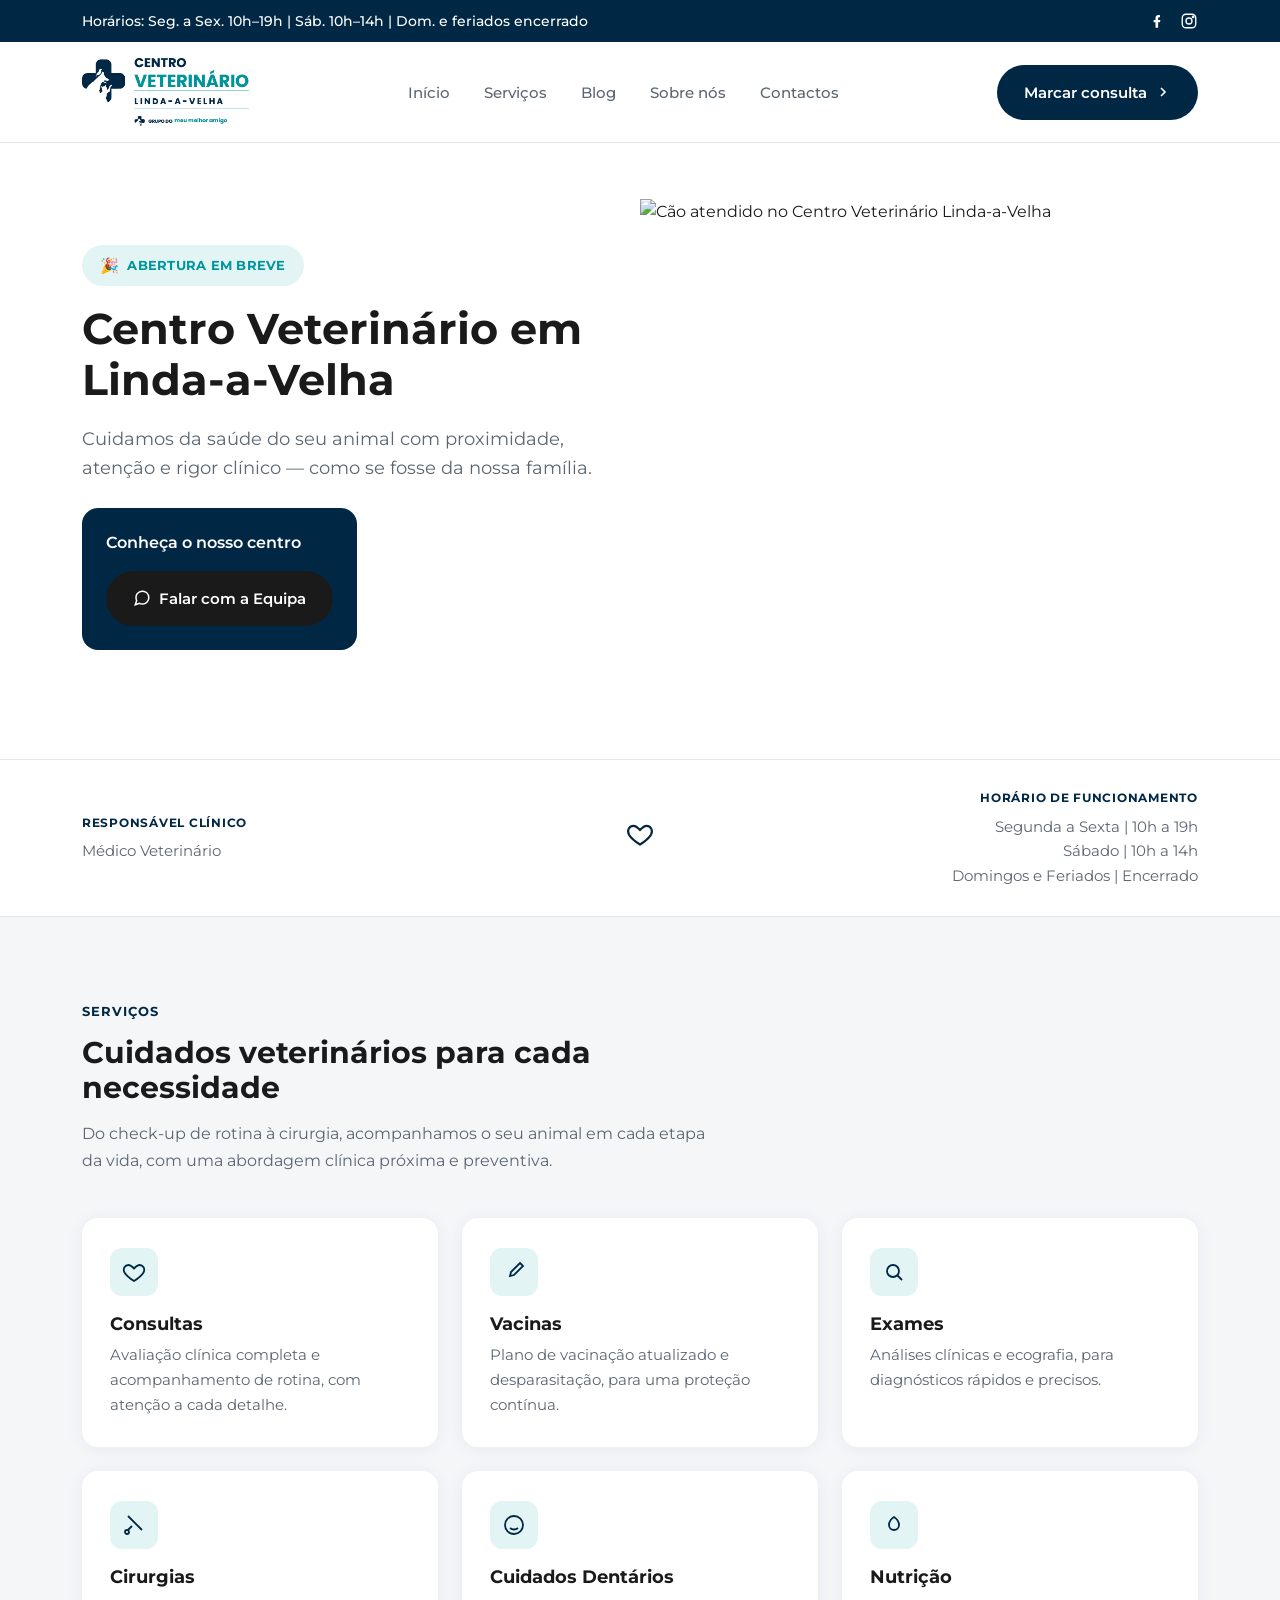
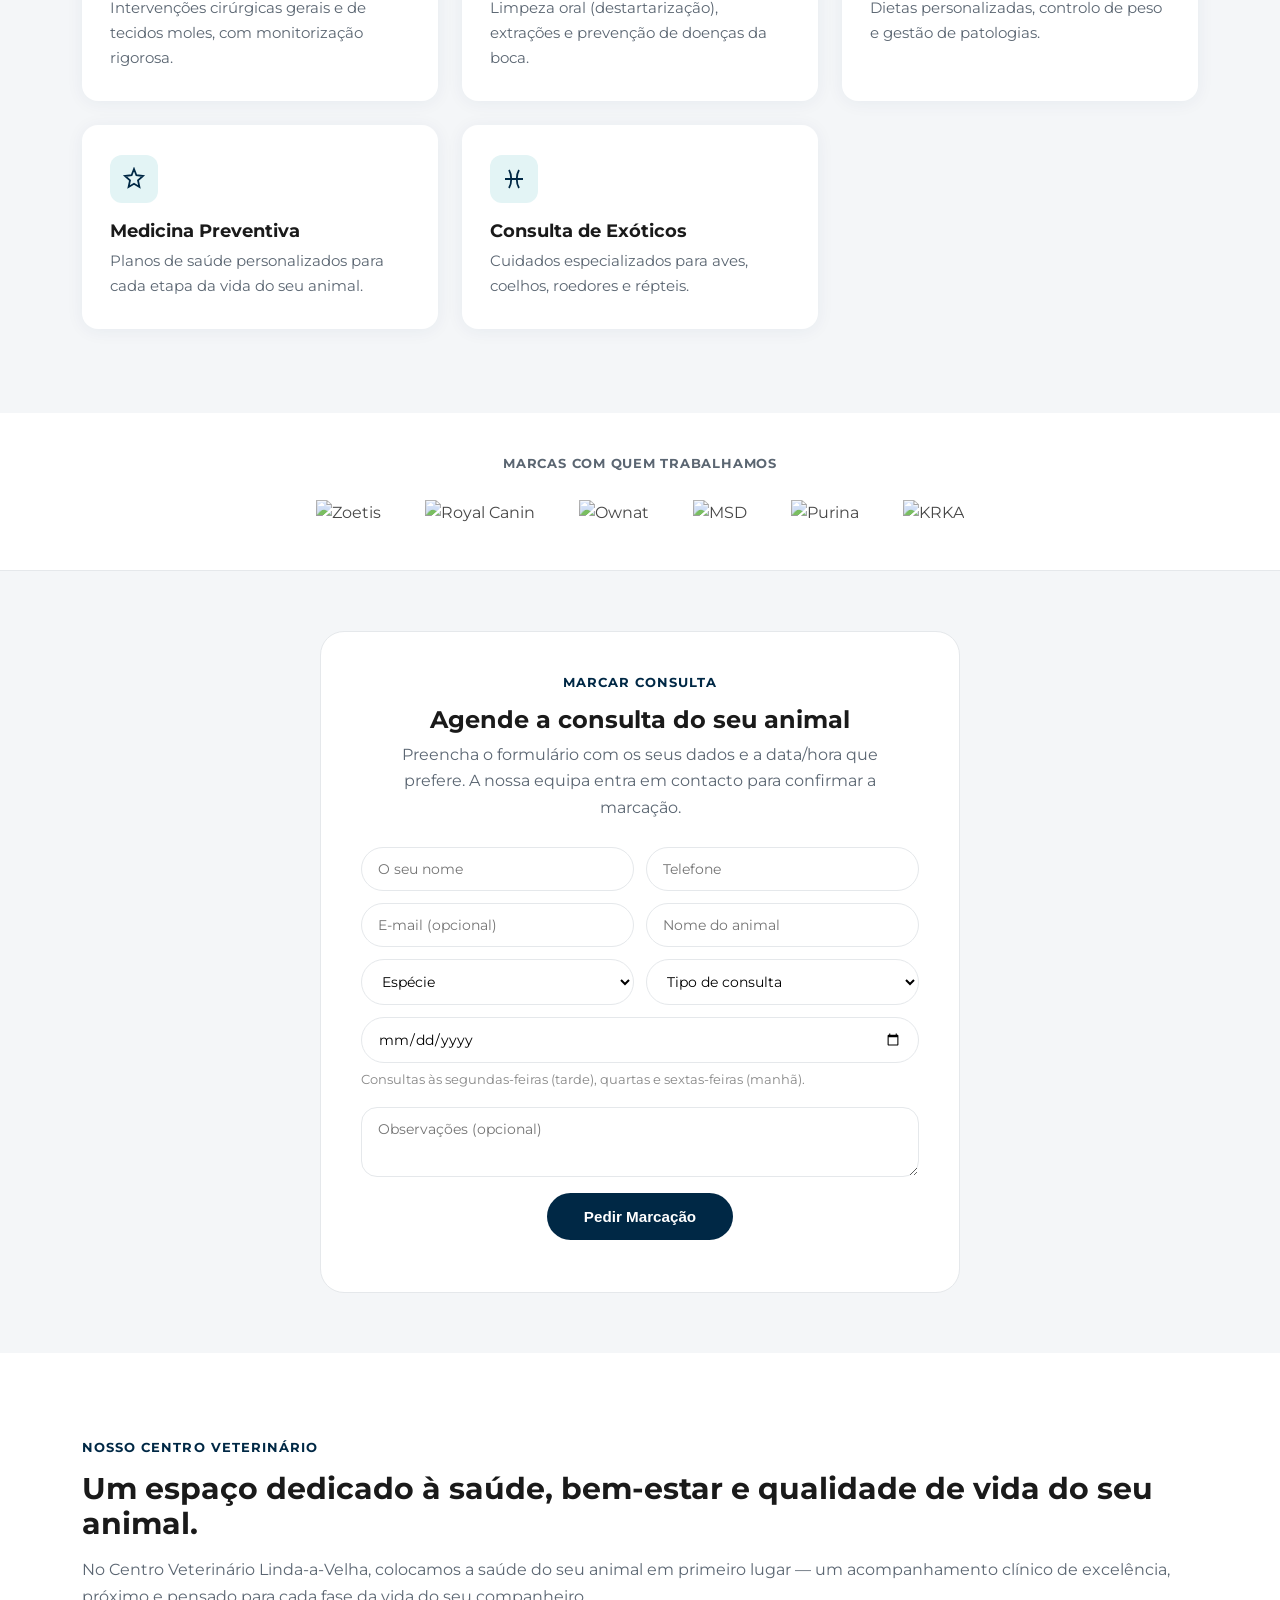
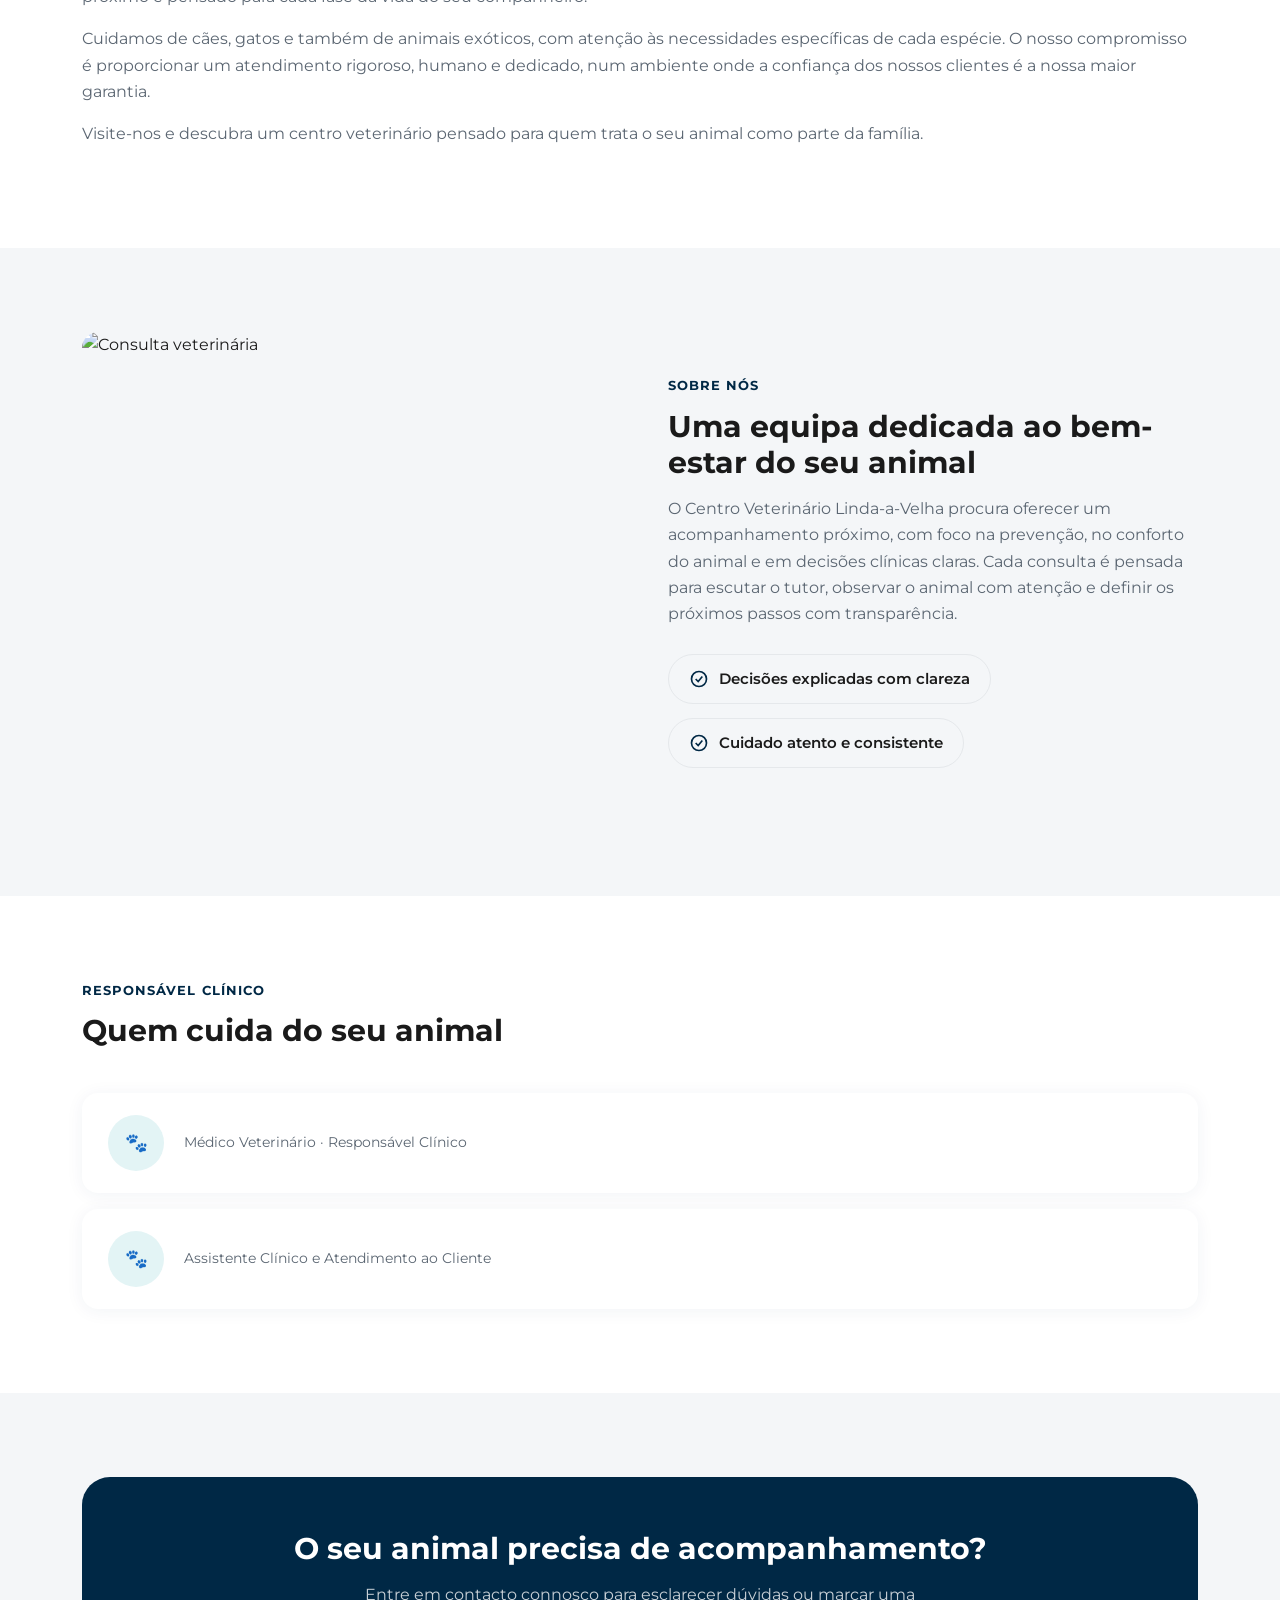
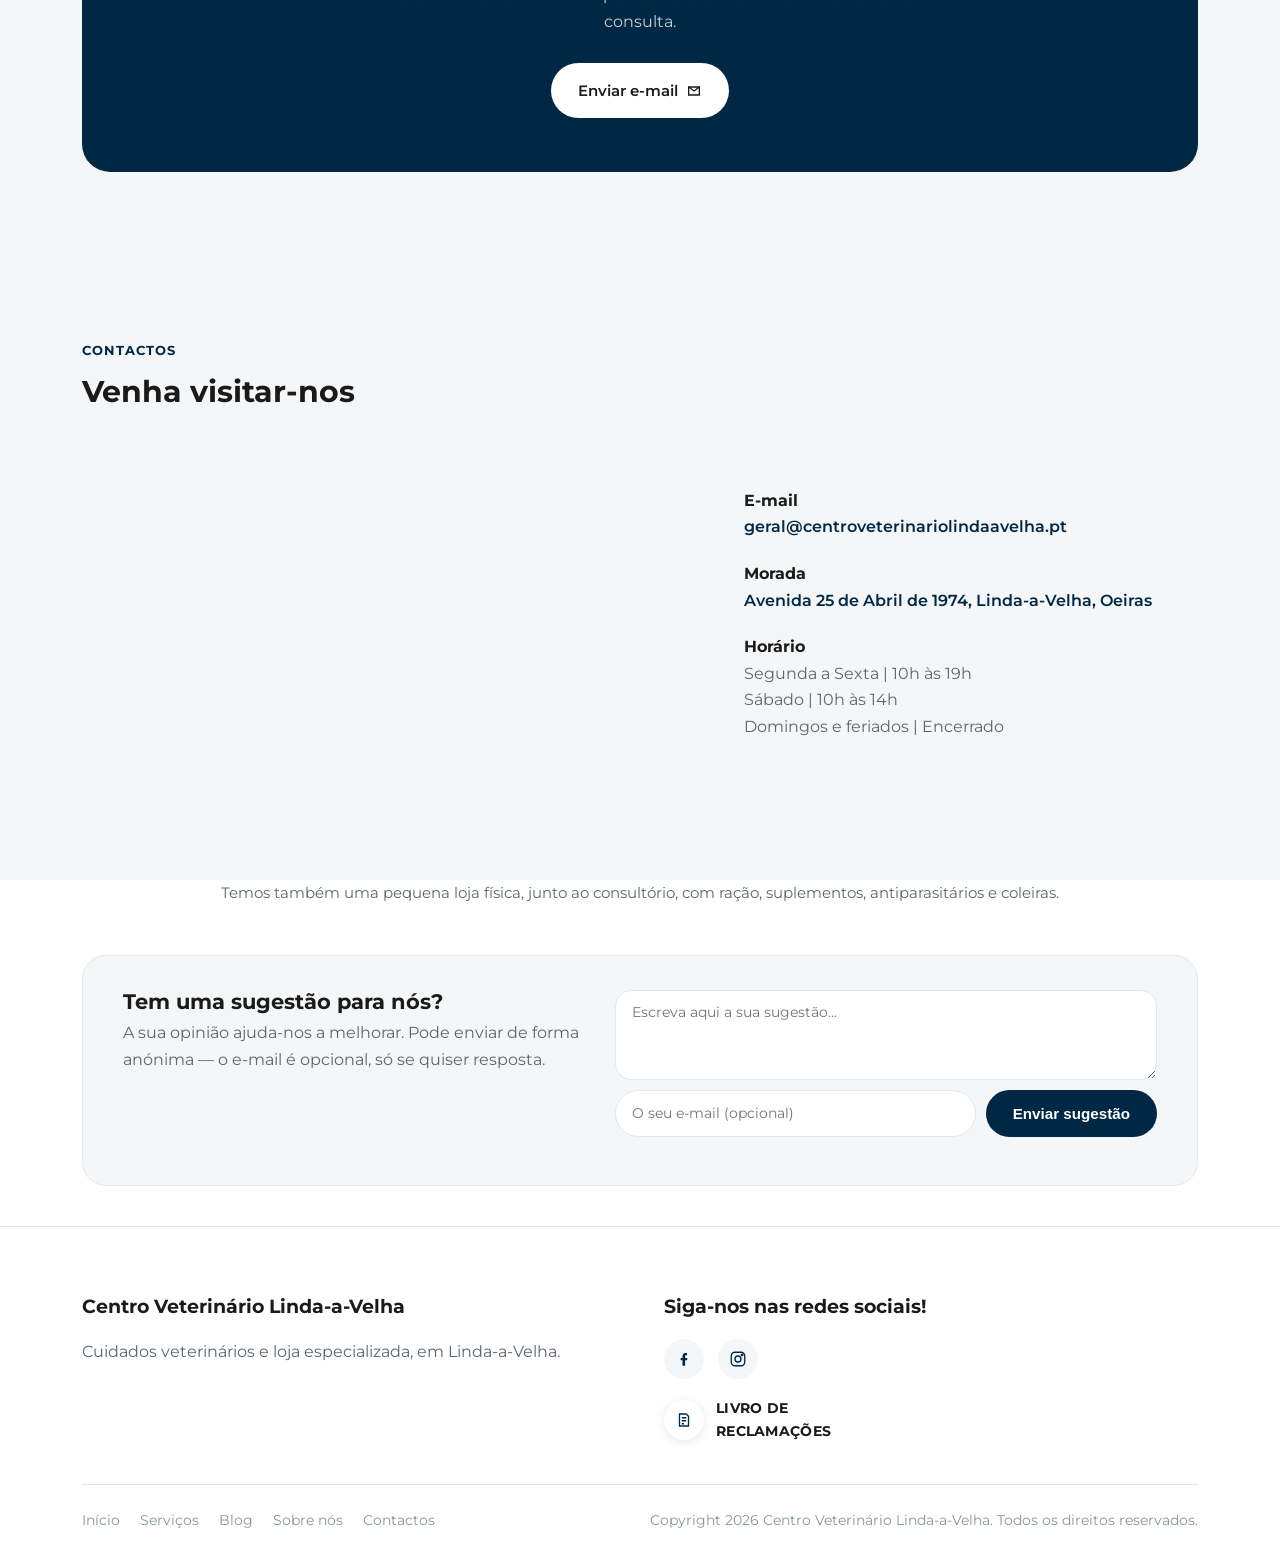
==== commit d7a1a95b: "Add files via upload" ====
--- a/index.html
+++ b/index.html
@@ -282,10 +282,11 @@
     <p style="text-align:center; color:var(--gray); font-size:0.8rem; font-weight:700; letter-spacing:0.06em; text-transform:uppercase; margin-bottom:26px;">Marcas com quem trabalhamos</p>
     <div style="display:flex; justify-content:center; align-items:center; flex-wrap:wrap; gap:44px;">
       <img src="marcas/zoetis.svg" alt="Zoetis" style="height:30px; width:auto; opacity:0.8;">
-      <img src="marcas/royal-canin.svg" alt="Royal Canin" style="height:30px; width:auto; opacity:0.8;">
+      <img src="marcas/royal-canin.webp" alt="Royal Canin" style="height:30px; width:auto; opacity:0.8;">
       <img src="marcas/ownat.svg" alt="Ownat" style="height:30px; width:auto; opacity:0.8;">
       <img src="marcas/msd.svg" alt="MSD" style="height:30px; width:auto; opacity:0.8;">
       <img src="marcas/purina.svg" alt="Purina" style="height:30px; width:auto; opacity:0.8;">
+      <img src="marcas/krka.svg" alt="KRKA" style="height:30px; width:auto; opacity:0.8;">
     </div>
   </div>
 </section>
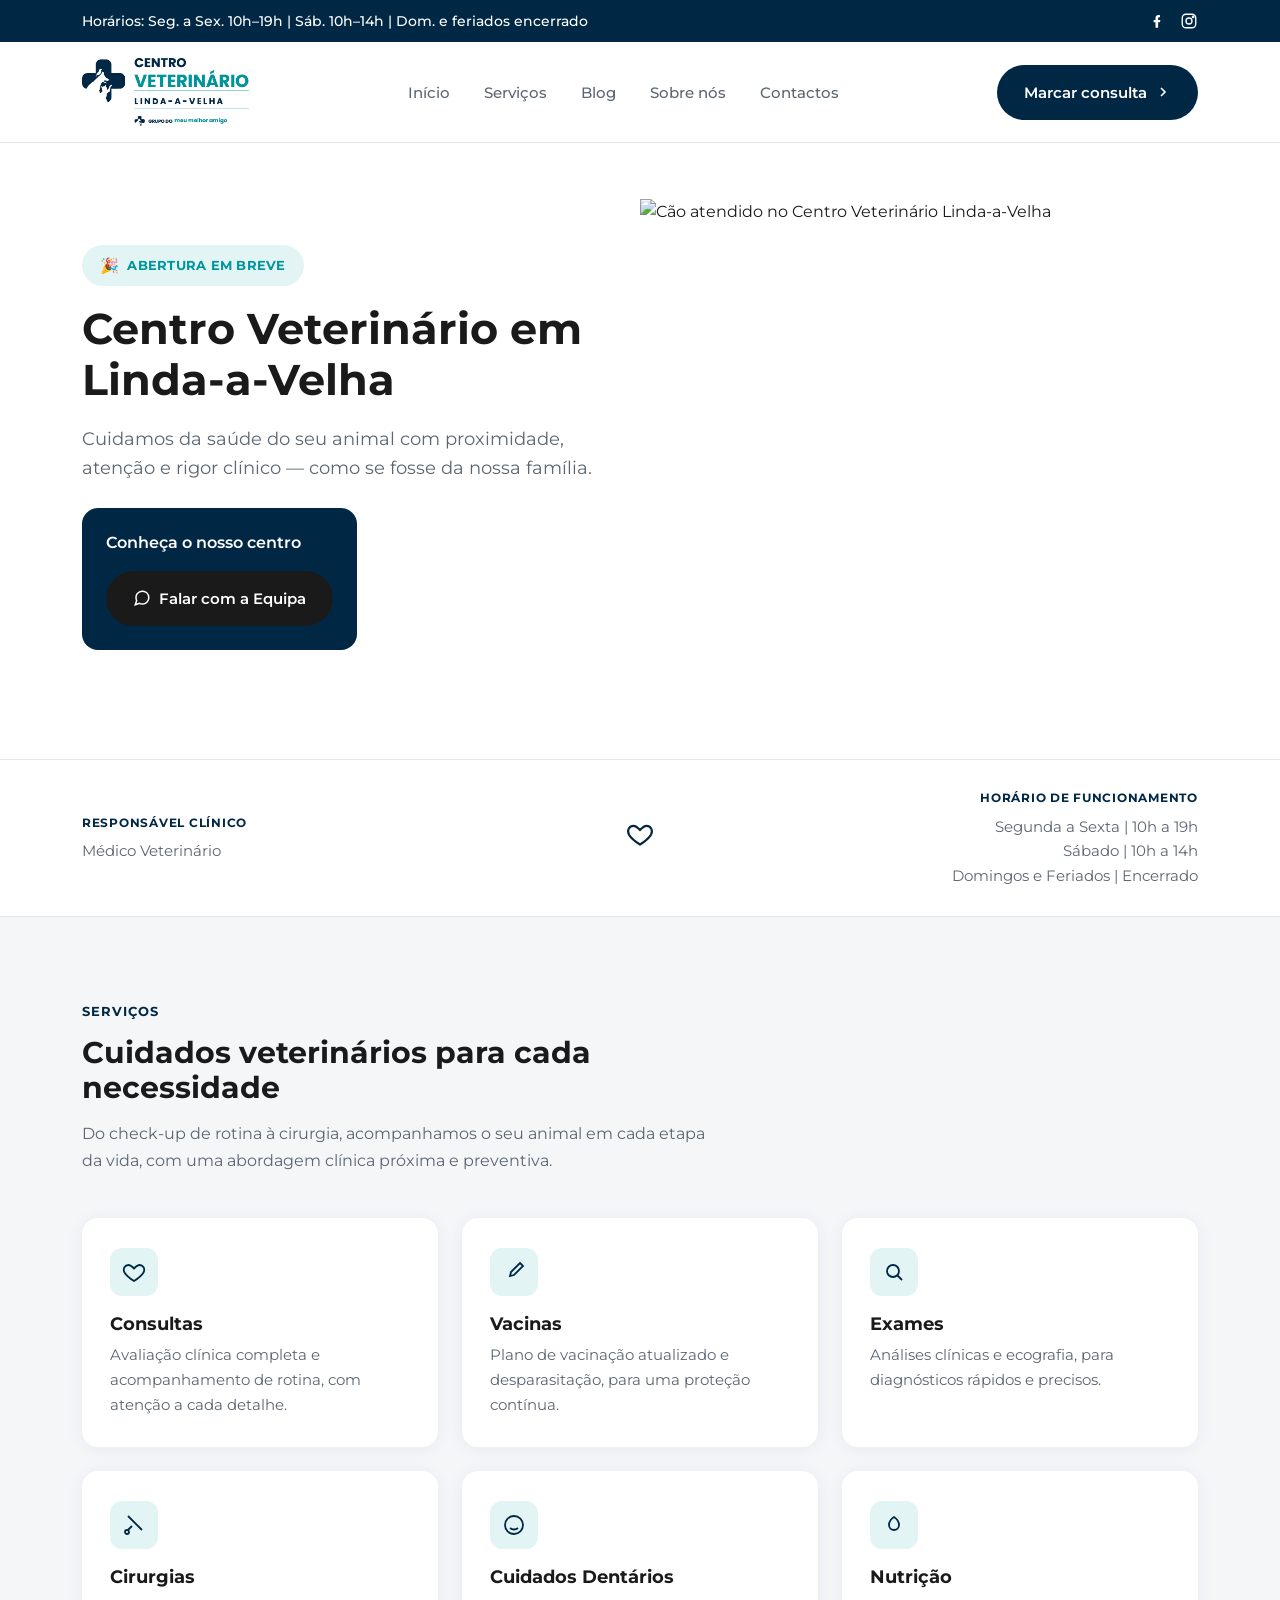
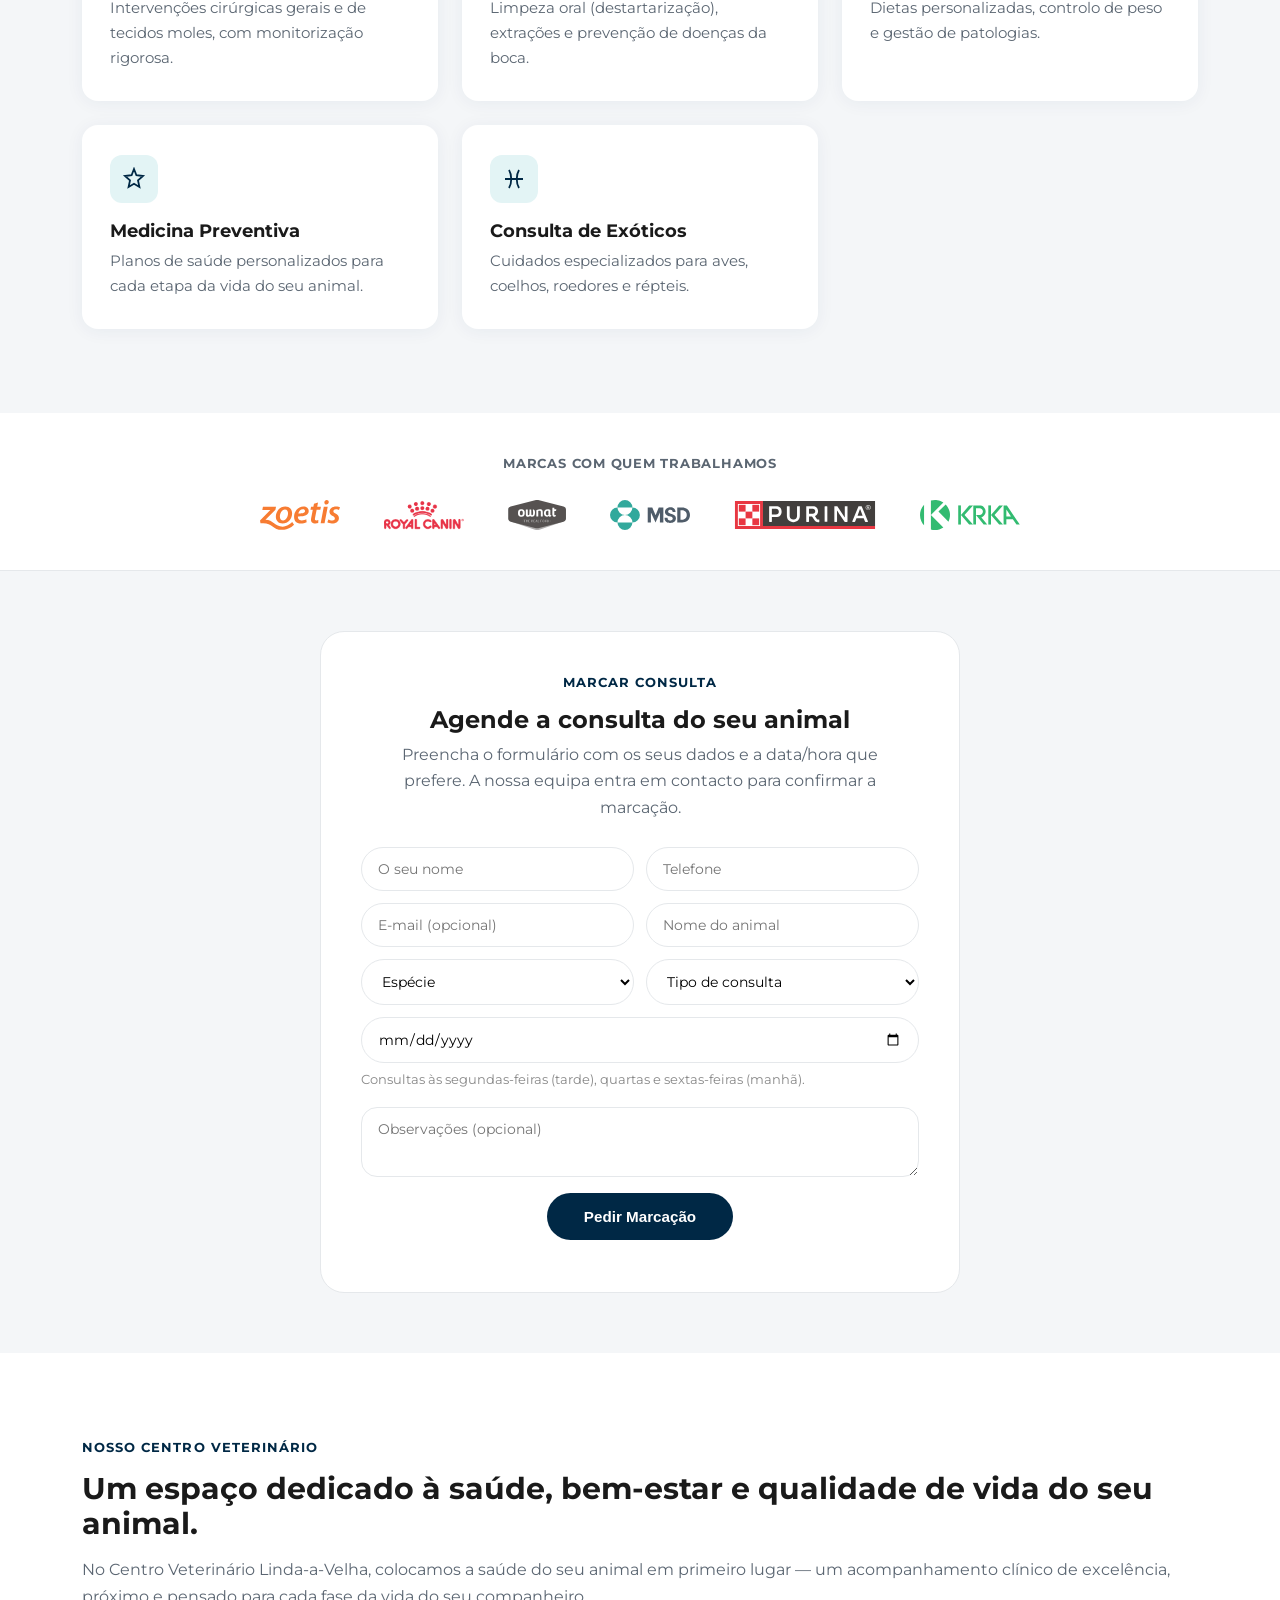
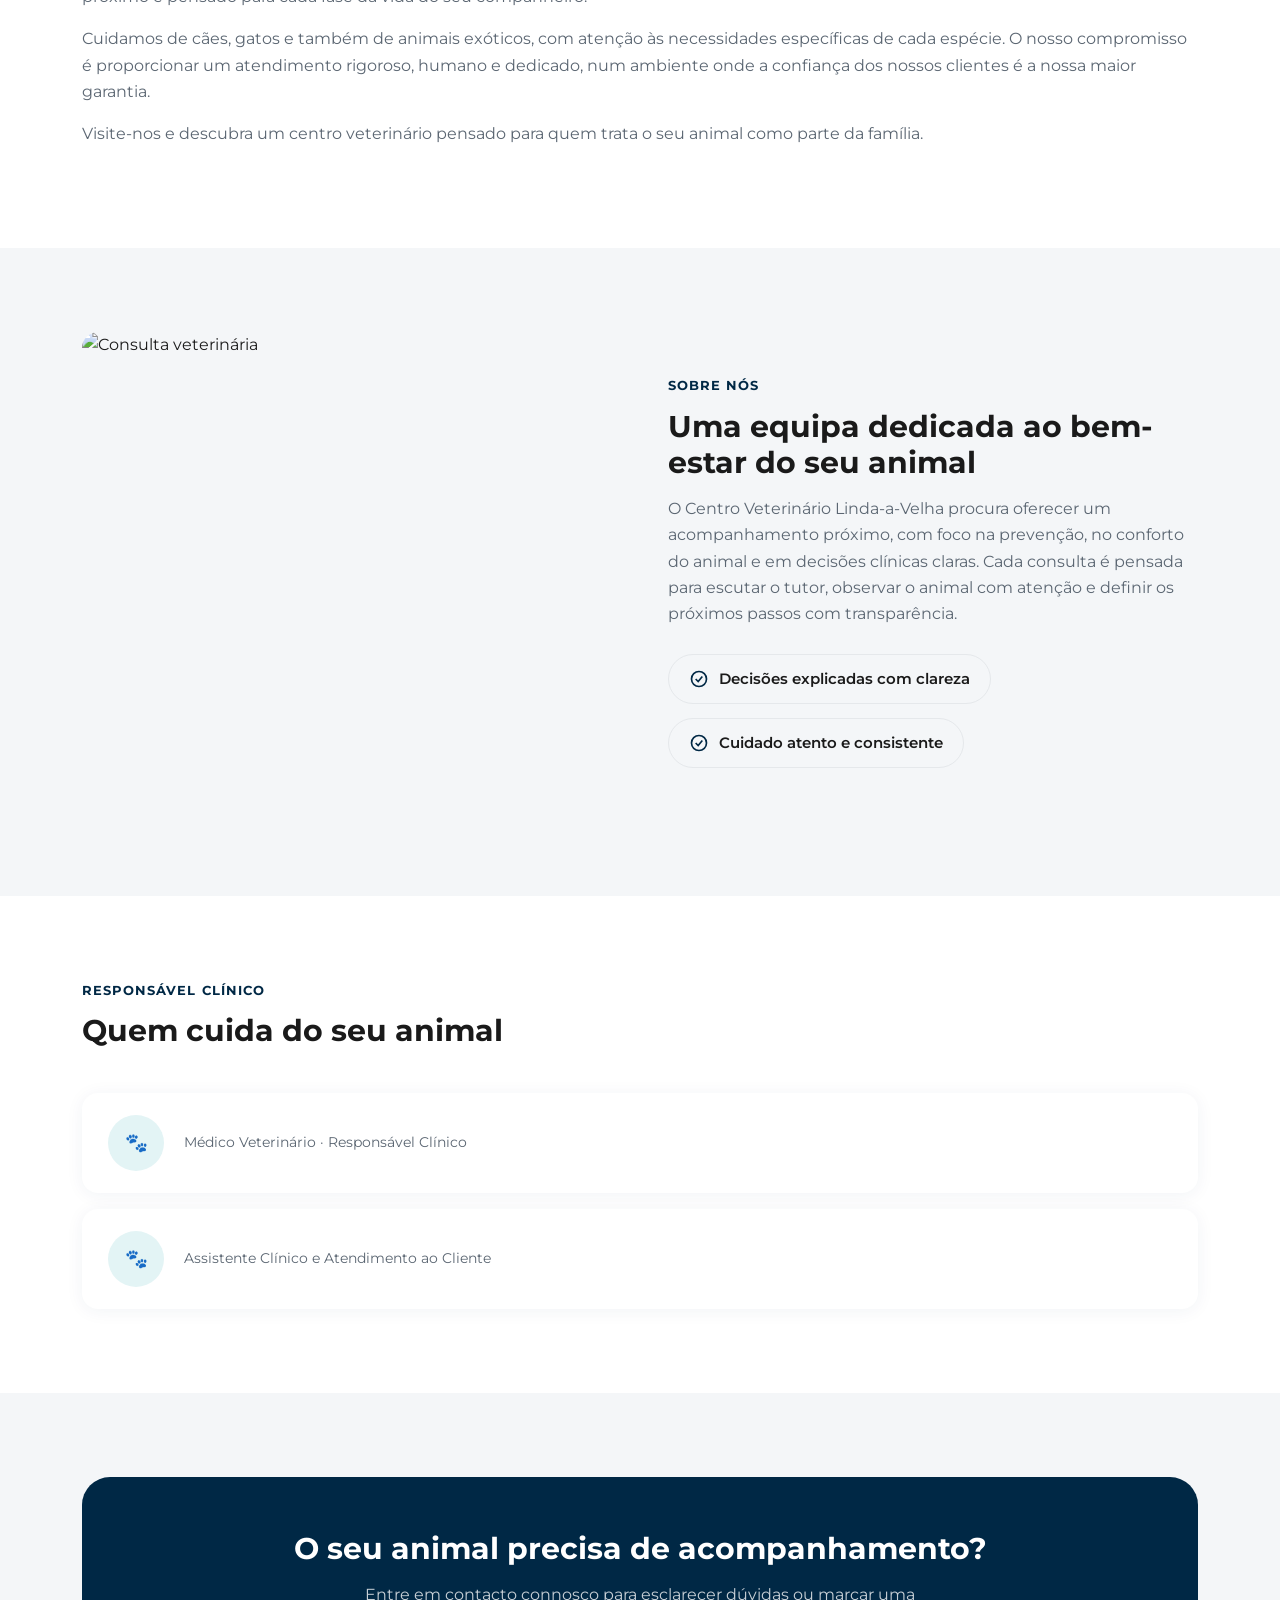
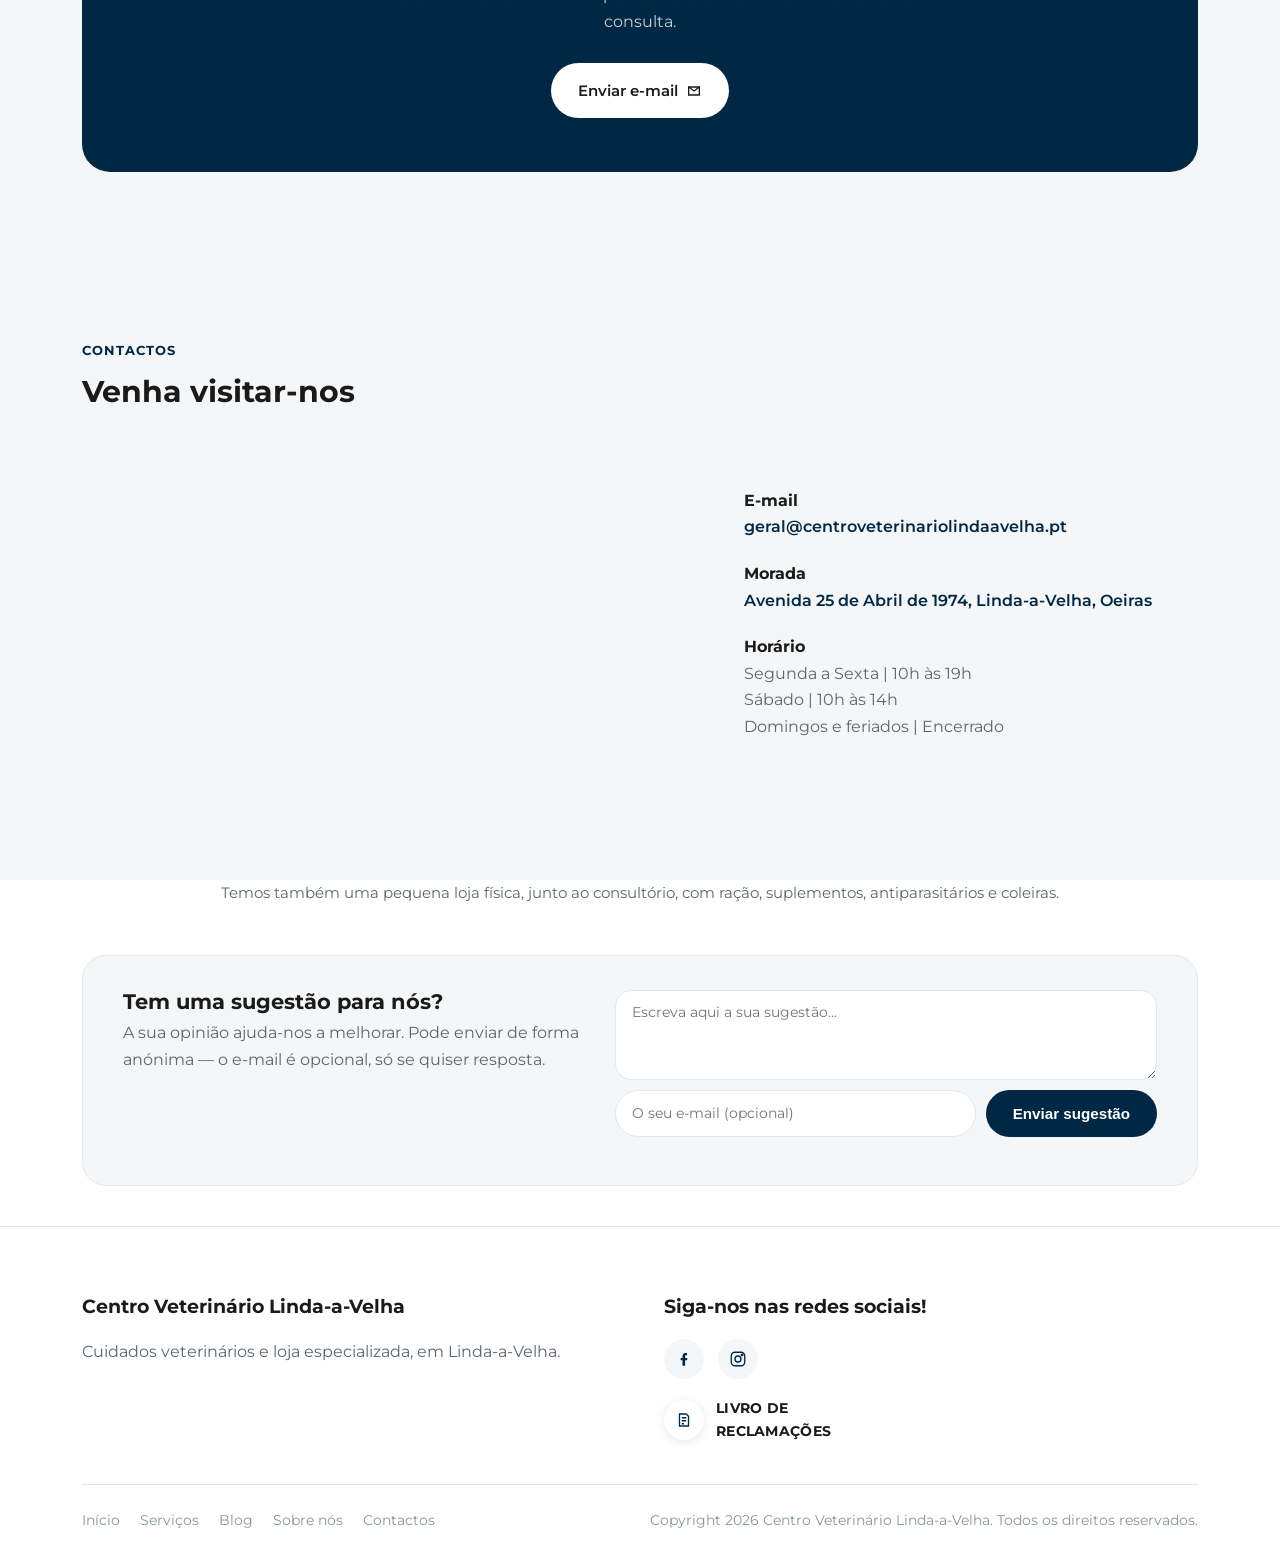
==== commit 00e84582: "Add files via upload" ====
--- a/index.html
+++ b/index.html
@@ -281,12 +281,12 @@
   <div class="wrap">
     <p style="text-align:center; color:var(--gray); font-size:0.8rem; font-weight:700; letter-spacing:0.06em; text-transform:uppercase; margin-bottom:26px;">Marcas com quem trabalhamos</p>
     <div style="display:flex; justify-content:center; align-items:center; flex-wrap:wrap; gap:44px;">
-      <img src="marcas/zoetis.svg" alt="Zoetis" style="height:30px; width:auto; opacity:0.8;">
-      <img src="marcas/royal-canin.webp" alt="Royal Canin" style="height:30px; width:auto; opacity:0.8;">
-      <img src="marcas/ownat.svg" alt="Ownat" style="height:30px; width:auto; opacity:0.8;">
-      <img src="marcas/msd.svg" alt="MSD" style="height:30px; width:auto; opacity:0.8;">
-      <img src="marcas/purina.svg" alt="Purina" style="height:30px; width:auto; opacity:0.8;">
-      <img src="marcas/krka.svg" alt="KRKA" style="height:30px; width:auto; opacity:0.8;">
+      <img src="zoetis.svg" alt="Zoetis" style="height:30px; width:auto; opacity:0.8;">
+      <img src="royal-canin.webp" alt="Royal Canin" style="height:30px; width:auto; opacity:0.8;">
+      <img src="ownat.svg" alt="Ownat" style="height:30px; width:auto; opacity:0.8;">
+      <img src="msd.svg" alt="MSD" style="height:30px; width:auto; opacity:0.8;">
+      <img src="purina.svg" alt="Purina" style="height:30px; width:auto; opacity:0.8;">
+      <img src="krka.svg" alt="KRKA" style="height:30px; width:auto; opacity:0.8;">
     </div>
   </div>
 </section>
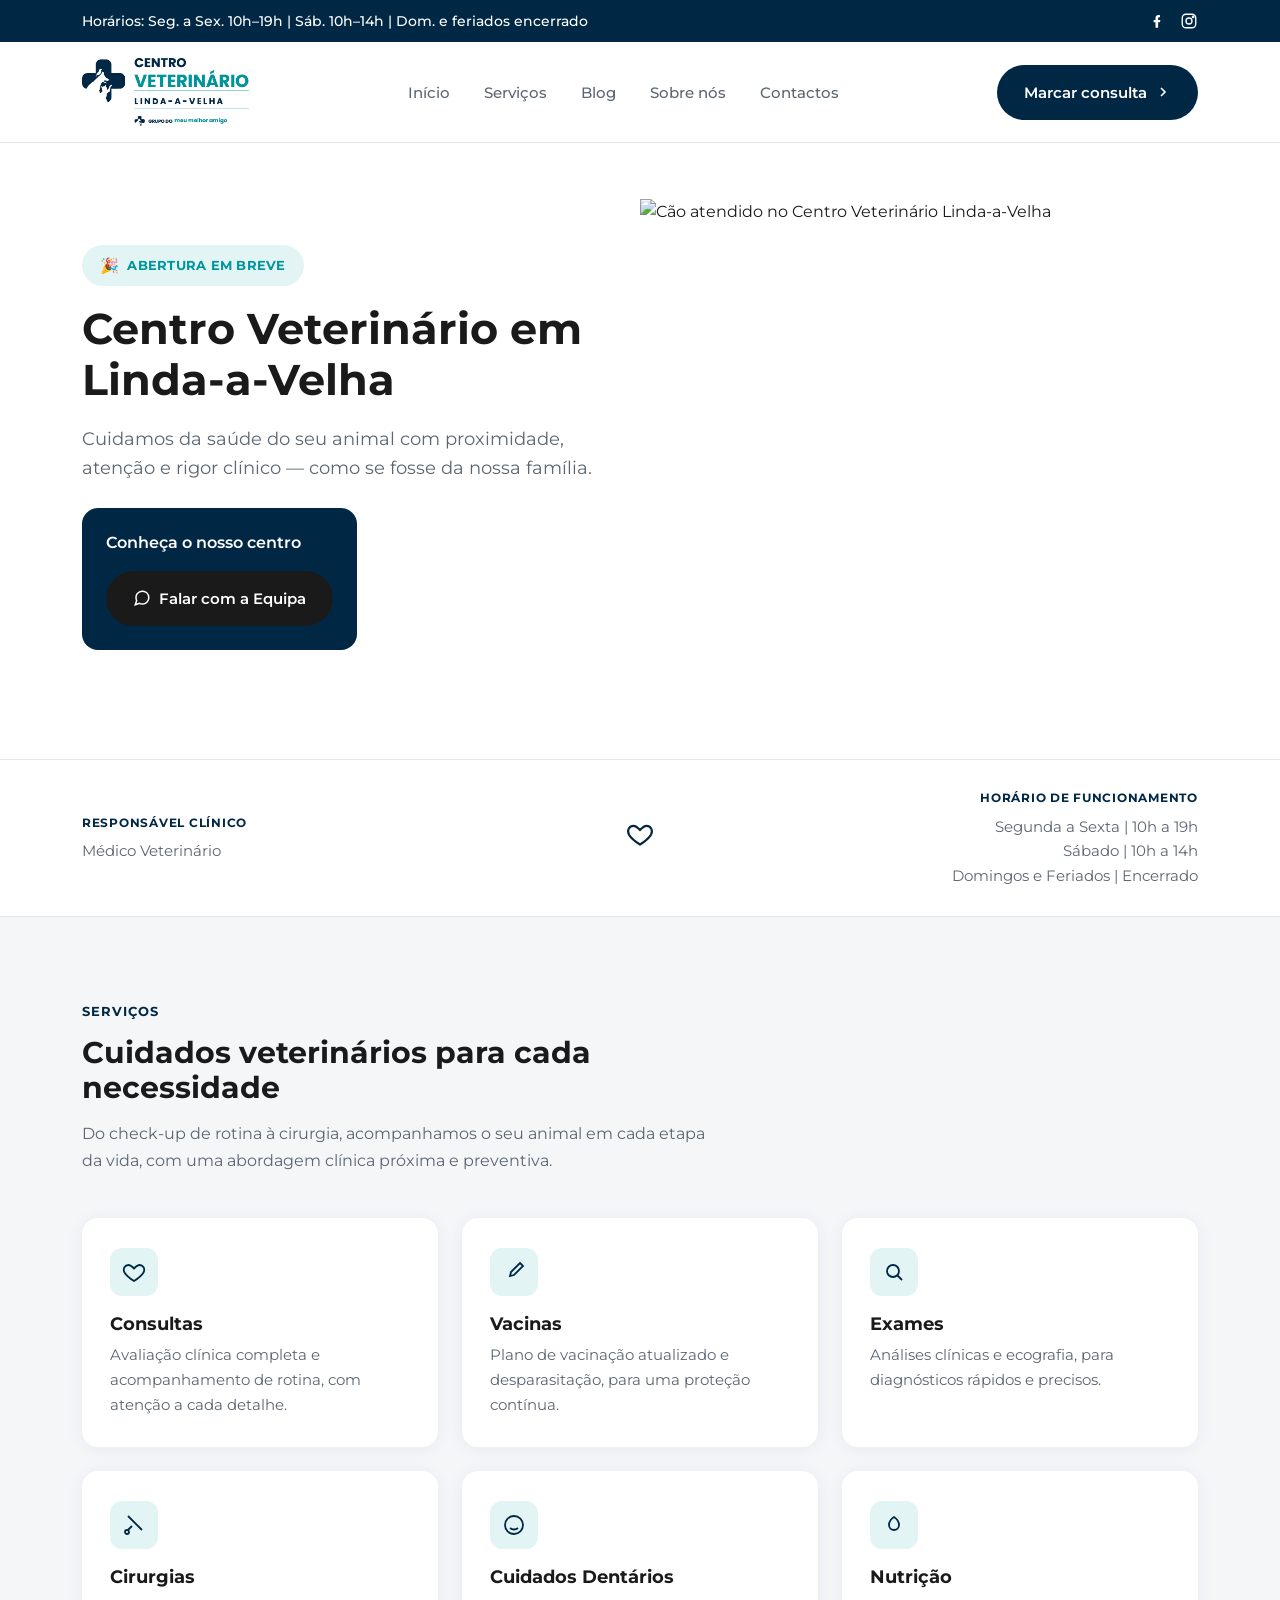
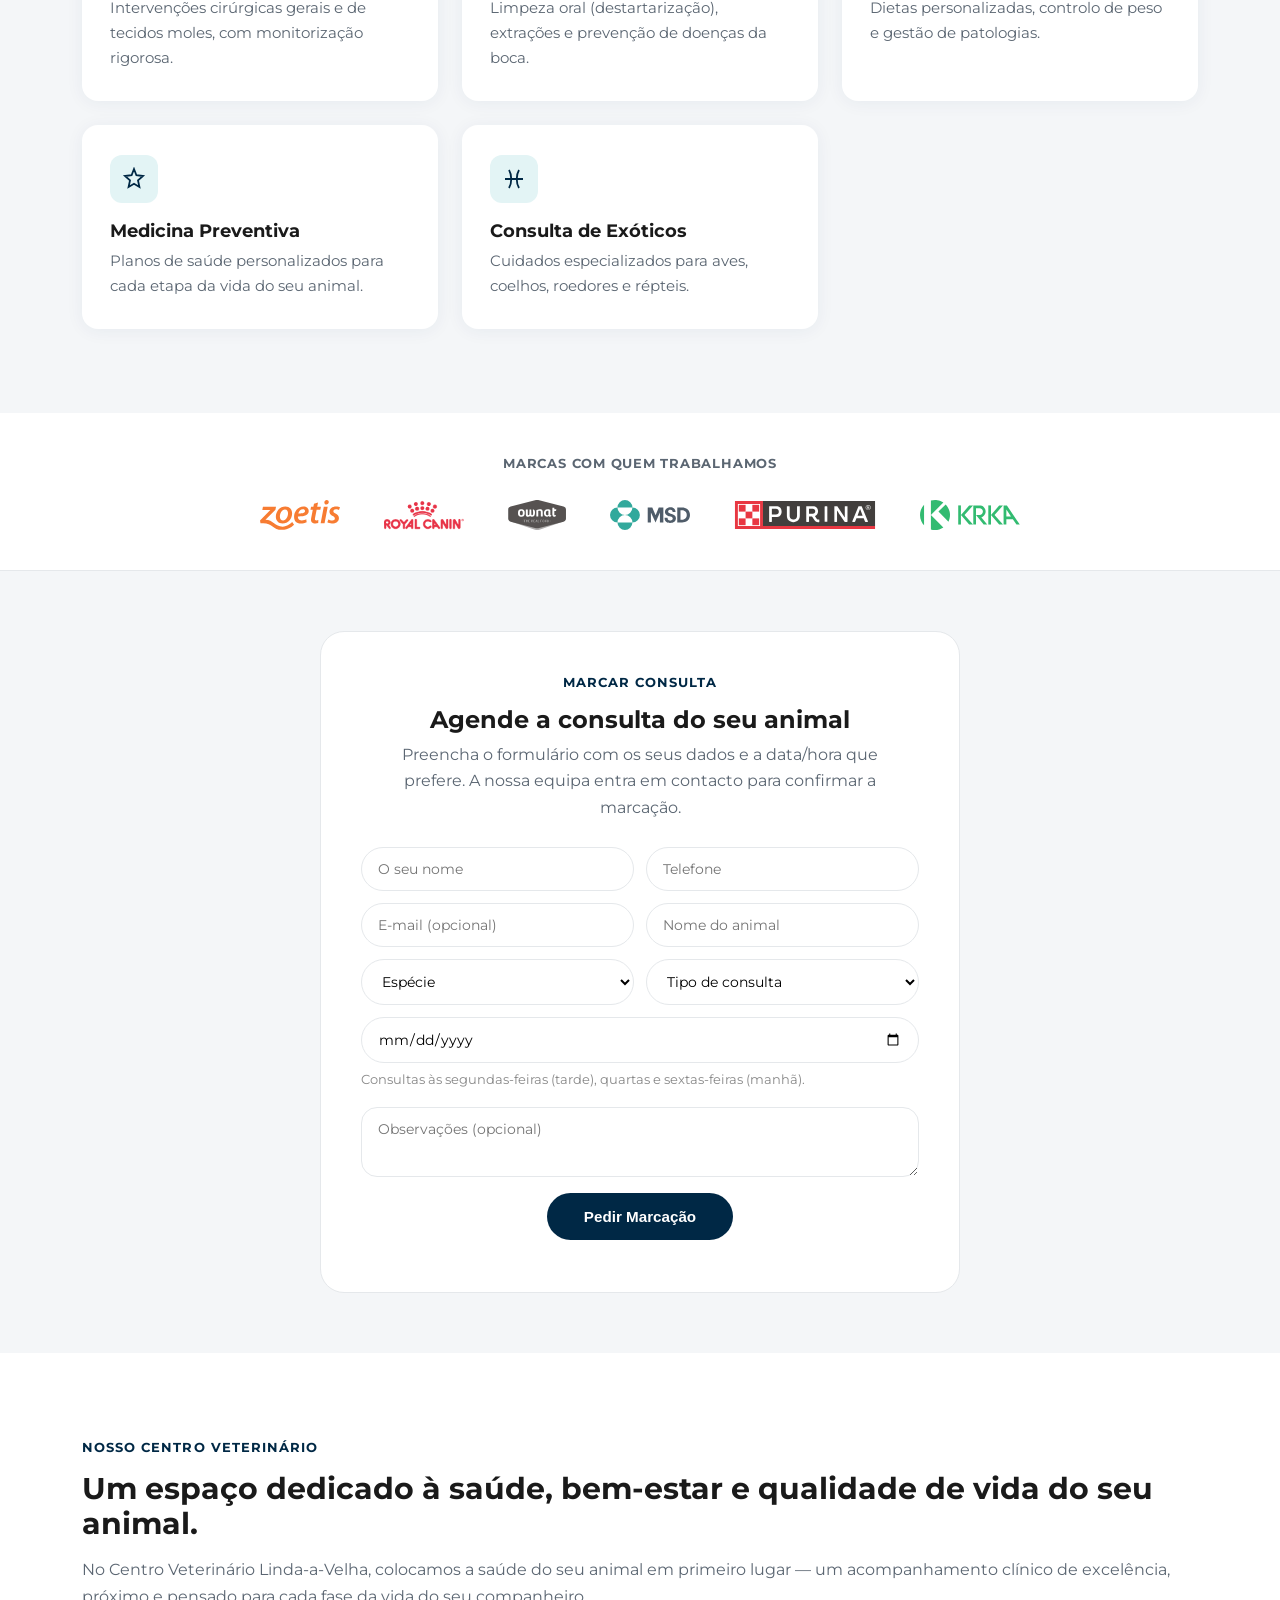
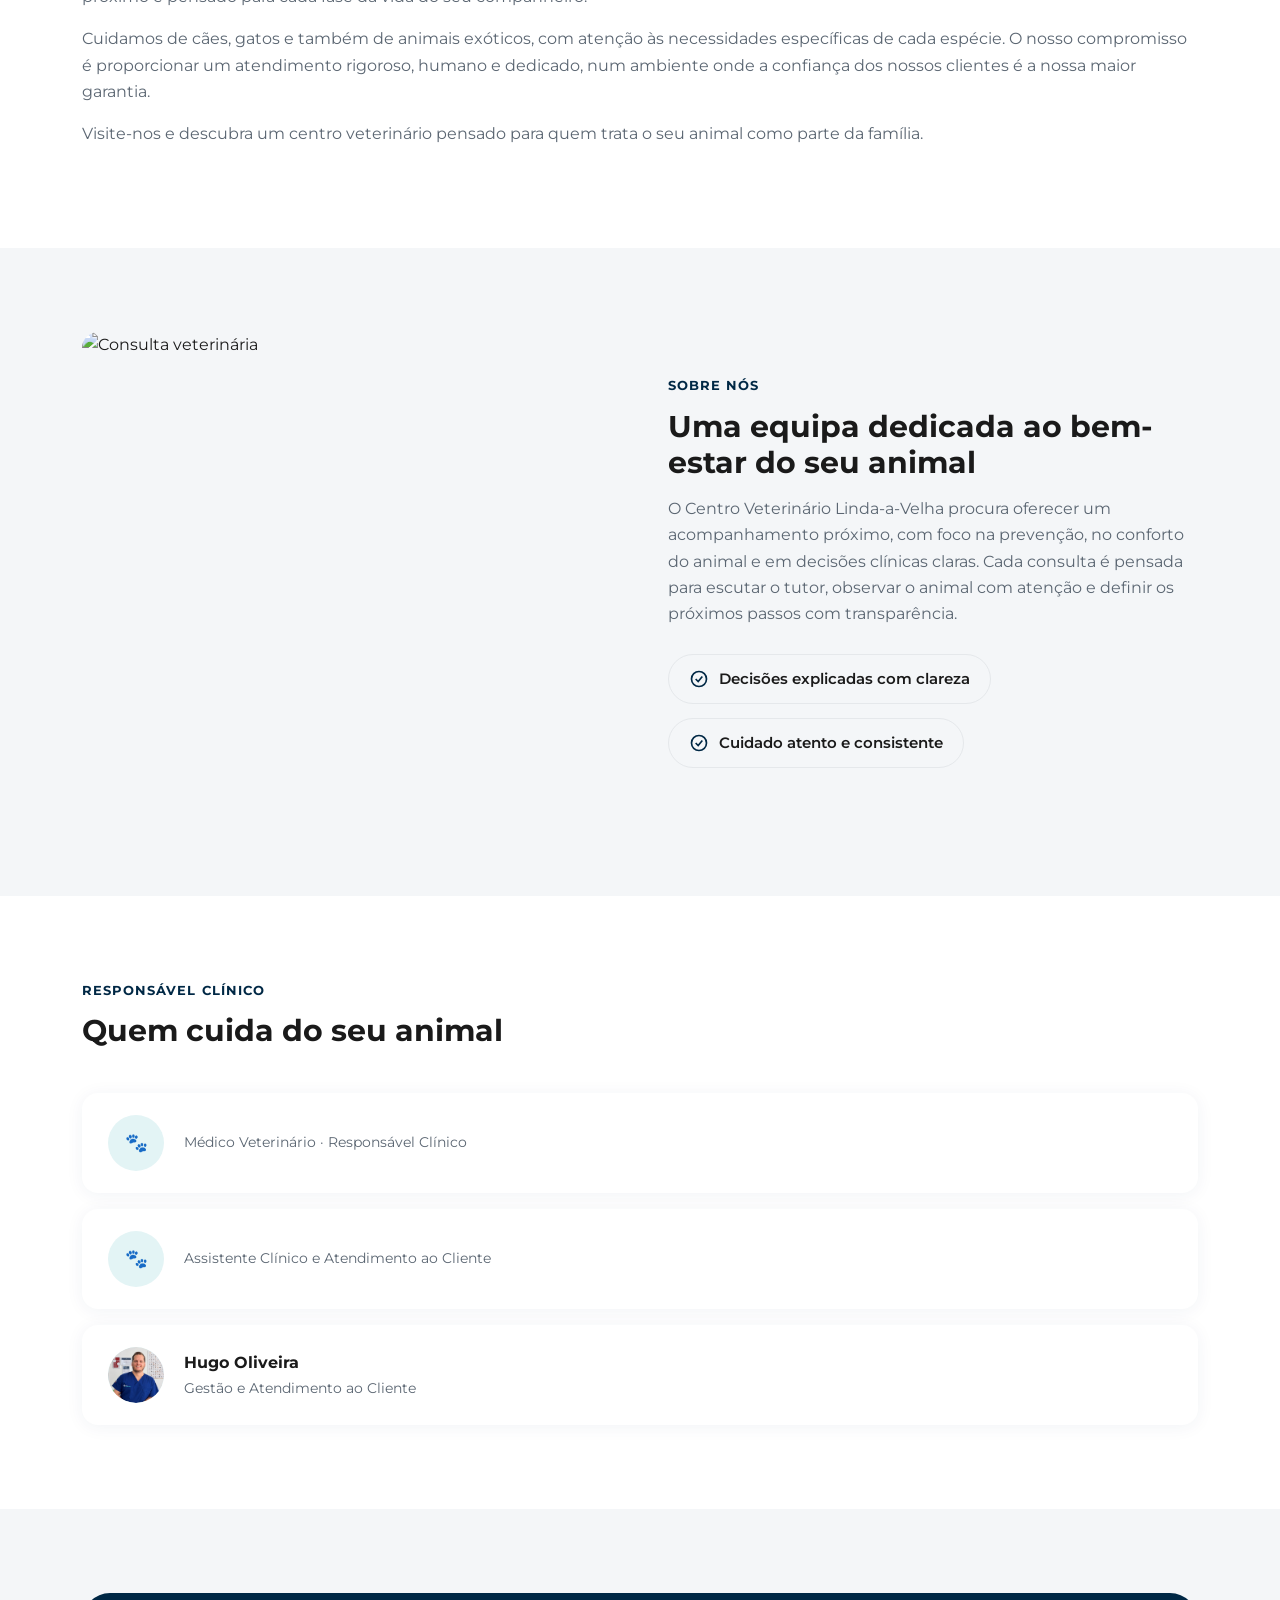
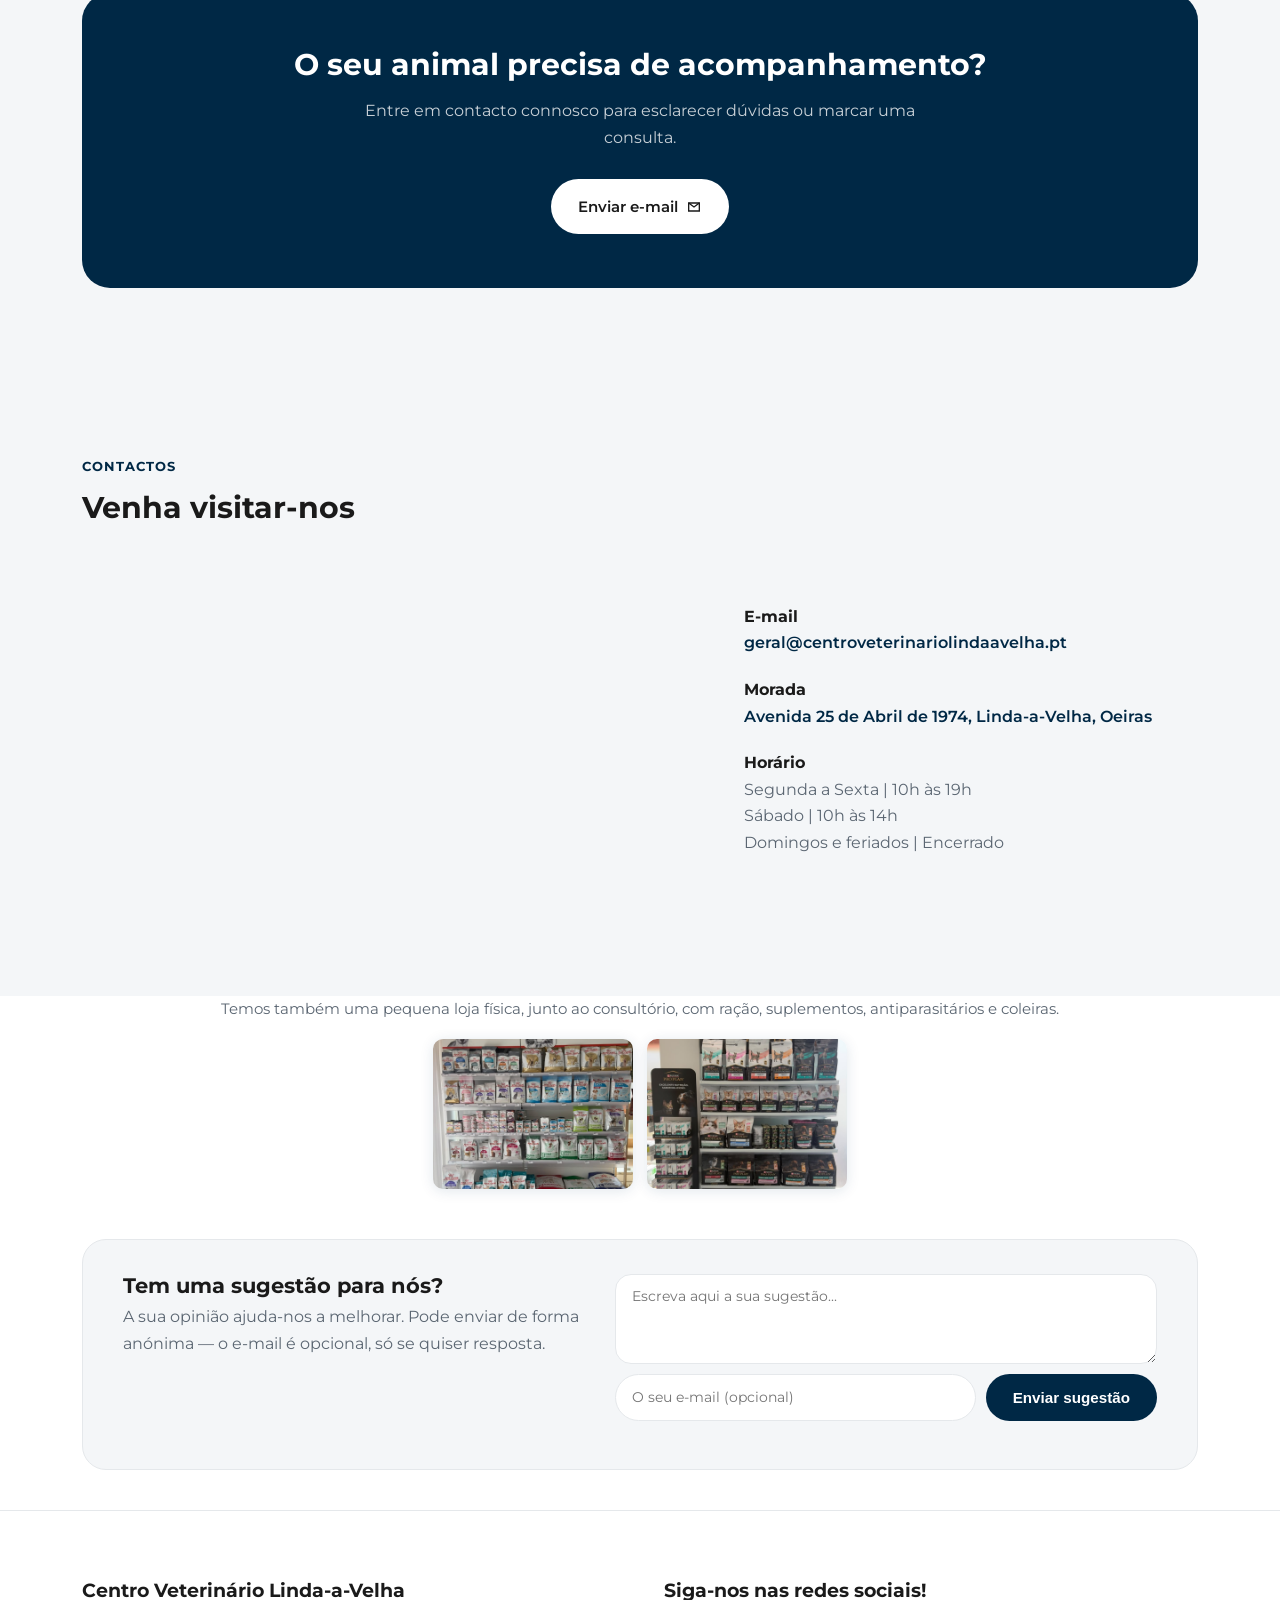
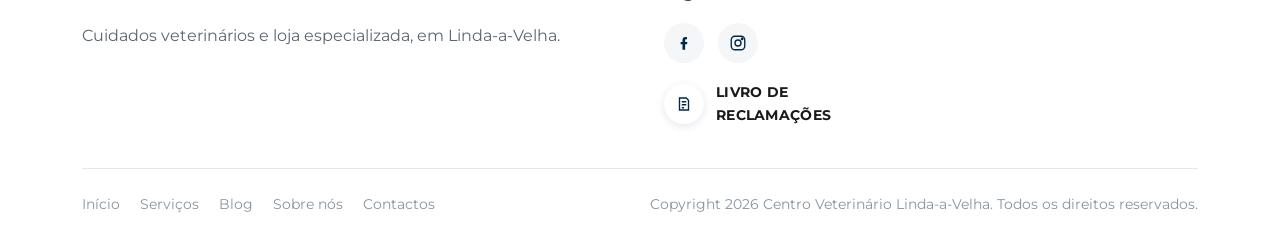
==== commit 6a46b3e9: "Add files via upload" ====
--- a/index.html
+++ b/index.html
@@ -387,6 +387,13 @@
           <div class="role">Assistente Clínico e Atendimento ao Cliente</div>
         </div>
       </div>
+      <div class="team-card">
+        <div class="avatar" style="padding:0; overflow:hidden;"><img src="hugo-oliveira.jpg" alt="Hugo Oliveira" style="width:100%; height:100%; object-fit:cover; border-radius:50%;"></div>
+        <div>
+          <div class="name">Hugo Oliveira</div>
+          <div class="role">Gestão e Atendimento ao Cliente</div>
+        </div>
+      </div>
     </div>
   </div>
 </section>
@@ -459,7 +466,11 @@
   </div>
 </section>
 
-<p style="text-align:center; color:var(--gray); font-size:0.95rem; margin:0 0 40px;">Temos também uma pequena loja física, junto ao consultório, com ração, suplementos, antiparasitários e coleiras.</p>
+<p style="text-align:center; color:var(--gray); font-size:0.95rem; margin:0 0 18px;">Temos também uma pequena loja física, junto ao consultório, com ração, suplementos, antiparasitários e coleiras.</p>
+<div style="display:flex; justify-content:center; align-items:center; gap:14px; margin:0 0 40px; flex-wrap:wrap;">
+  <img src="loja-foto-1.jpg" alt="Loja física do Centro Veterinário Linda-a-Velha" style="height:150px; width:200px; object-fit:cover; border-radius:10px; box-shadow:0 2px 14px rgba(15,59,96,0.12);">
+  <img src="loja-foto-2.jpg" alt="Loja física do Centro Veterinário Linda-a-Velha" style="height:150px; width:200px; object-fit:cover; border-radius:10px; box-shadow:0 2px 14px rgba(15,59,96,0.12);">
+</div>
 
 <section class="suggestion-section">
   <div class="wrap">
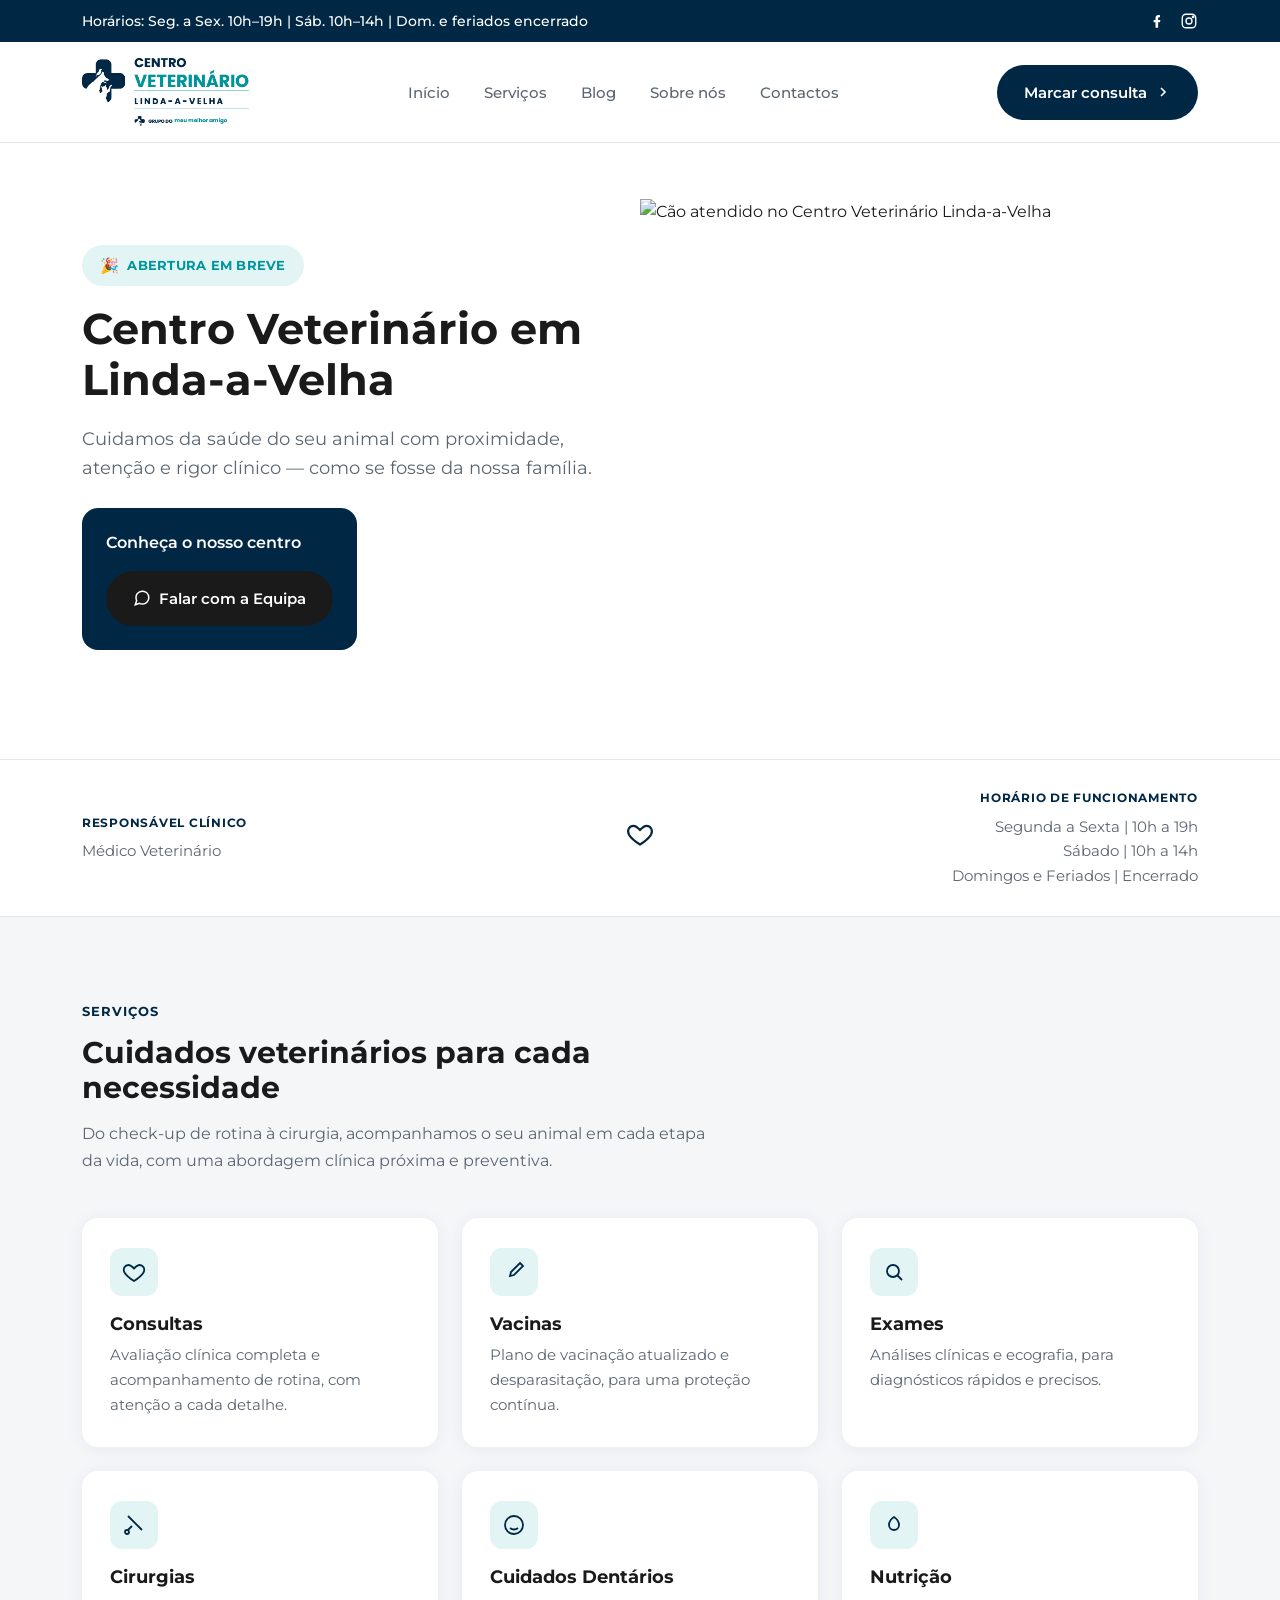
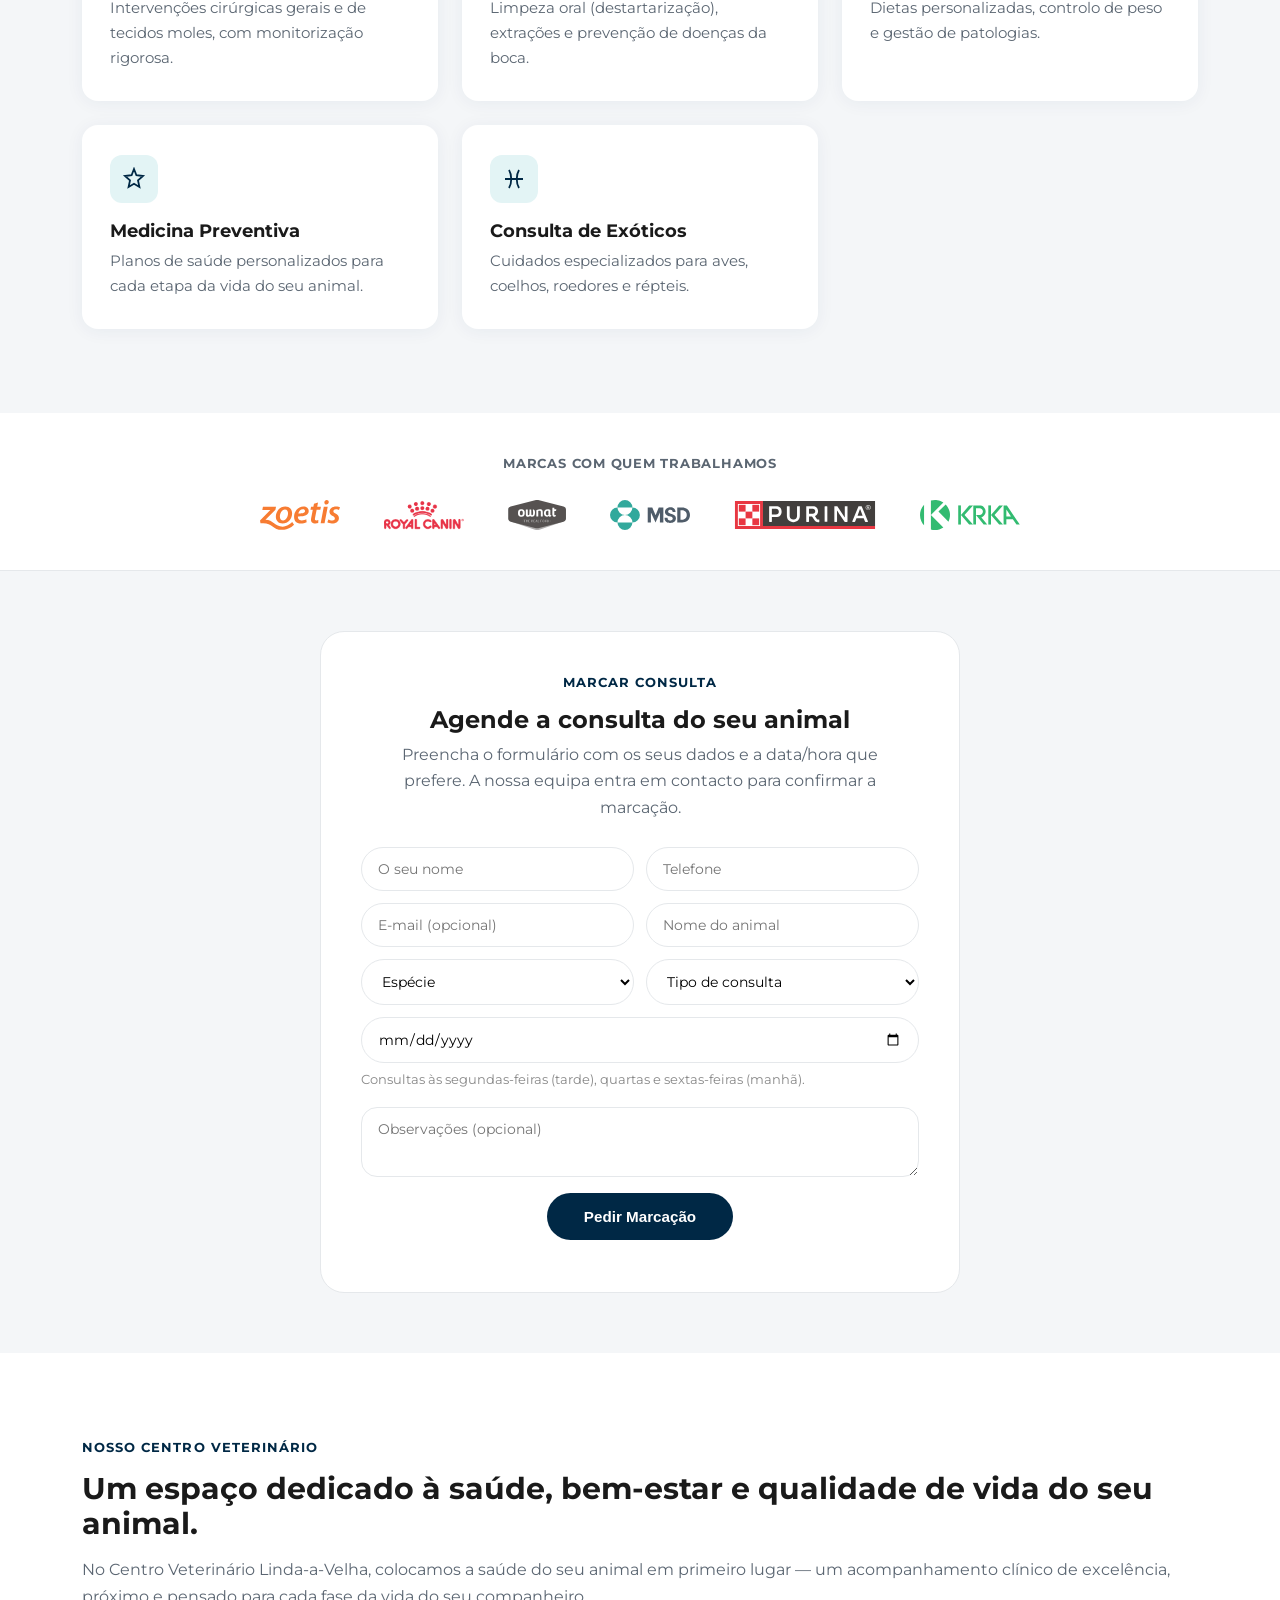
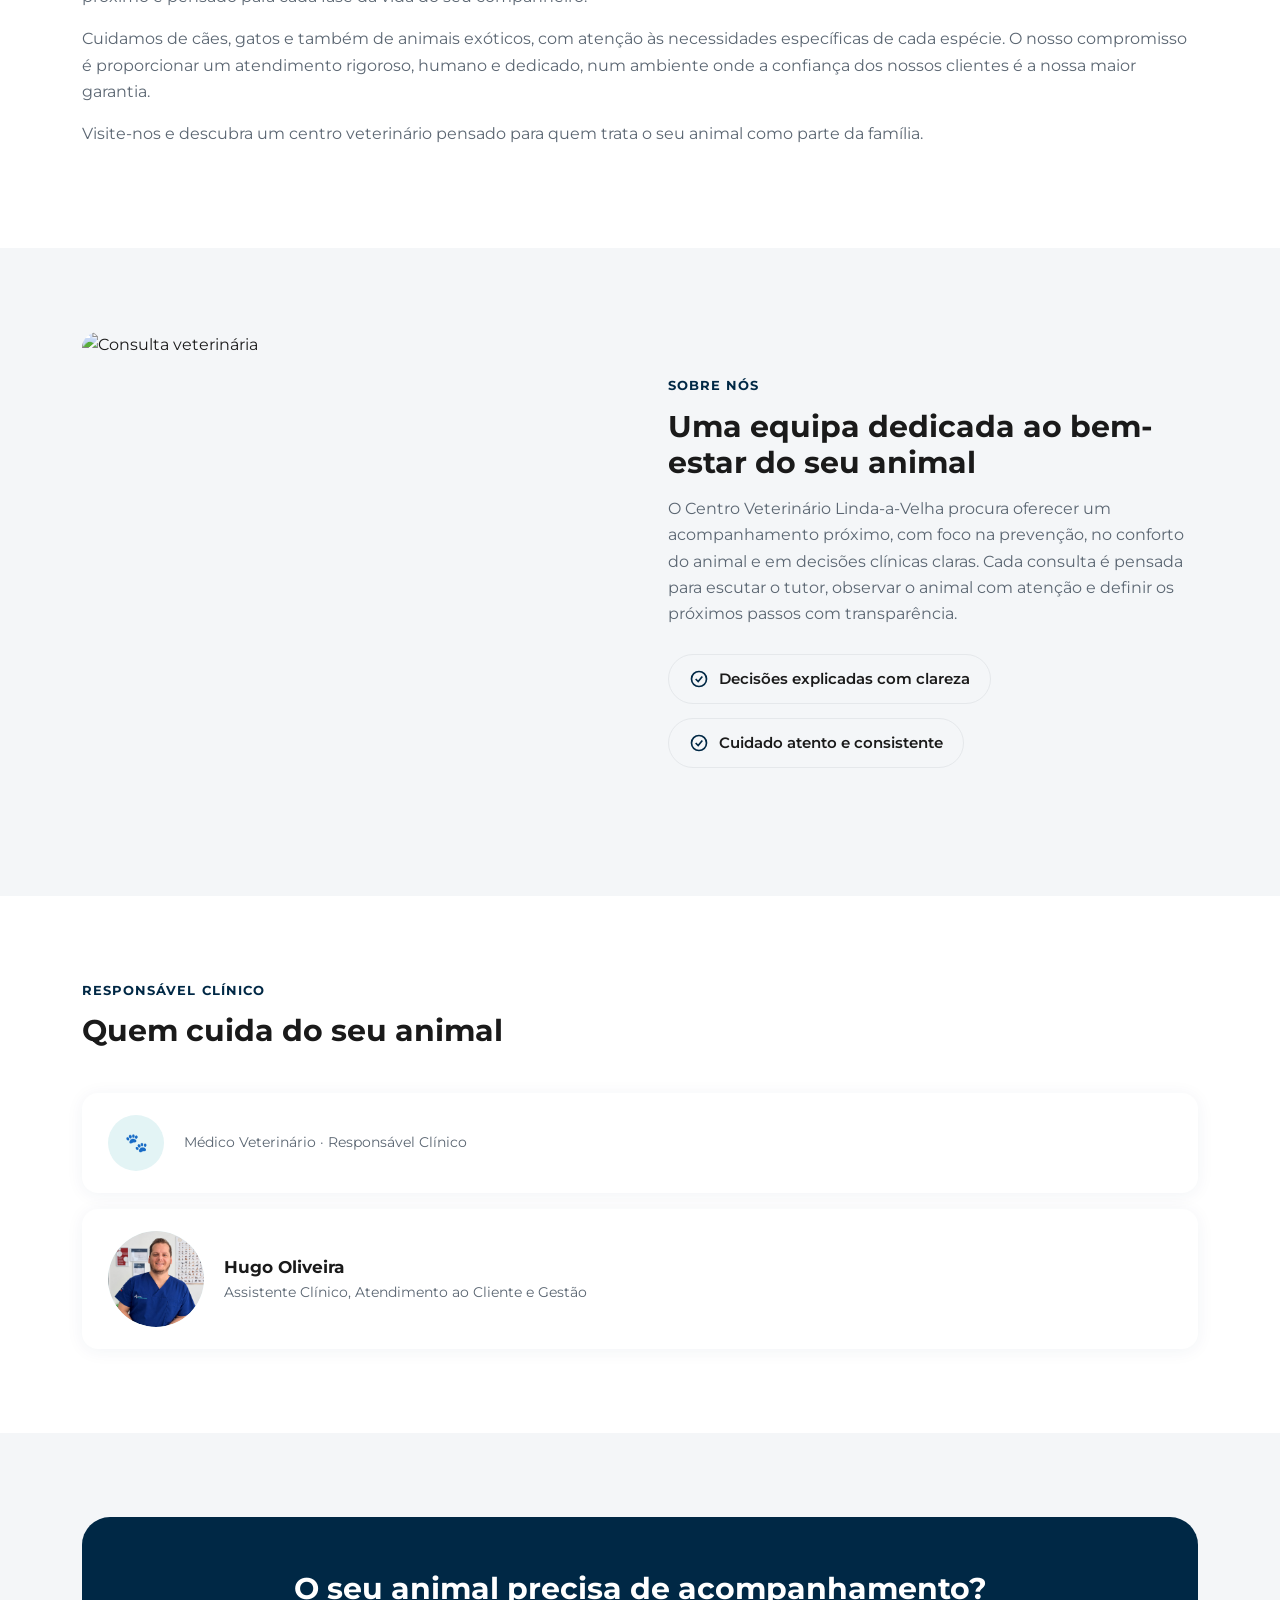
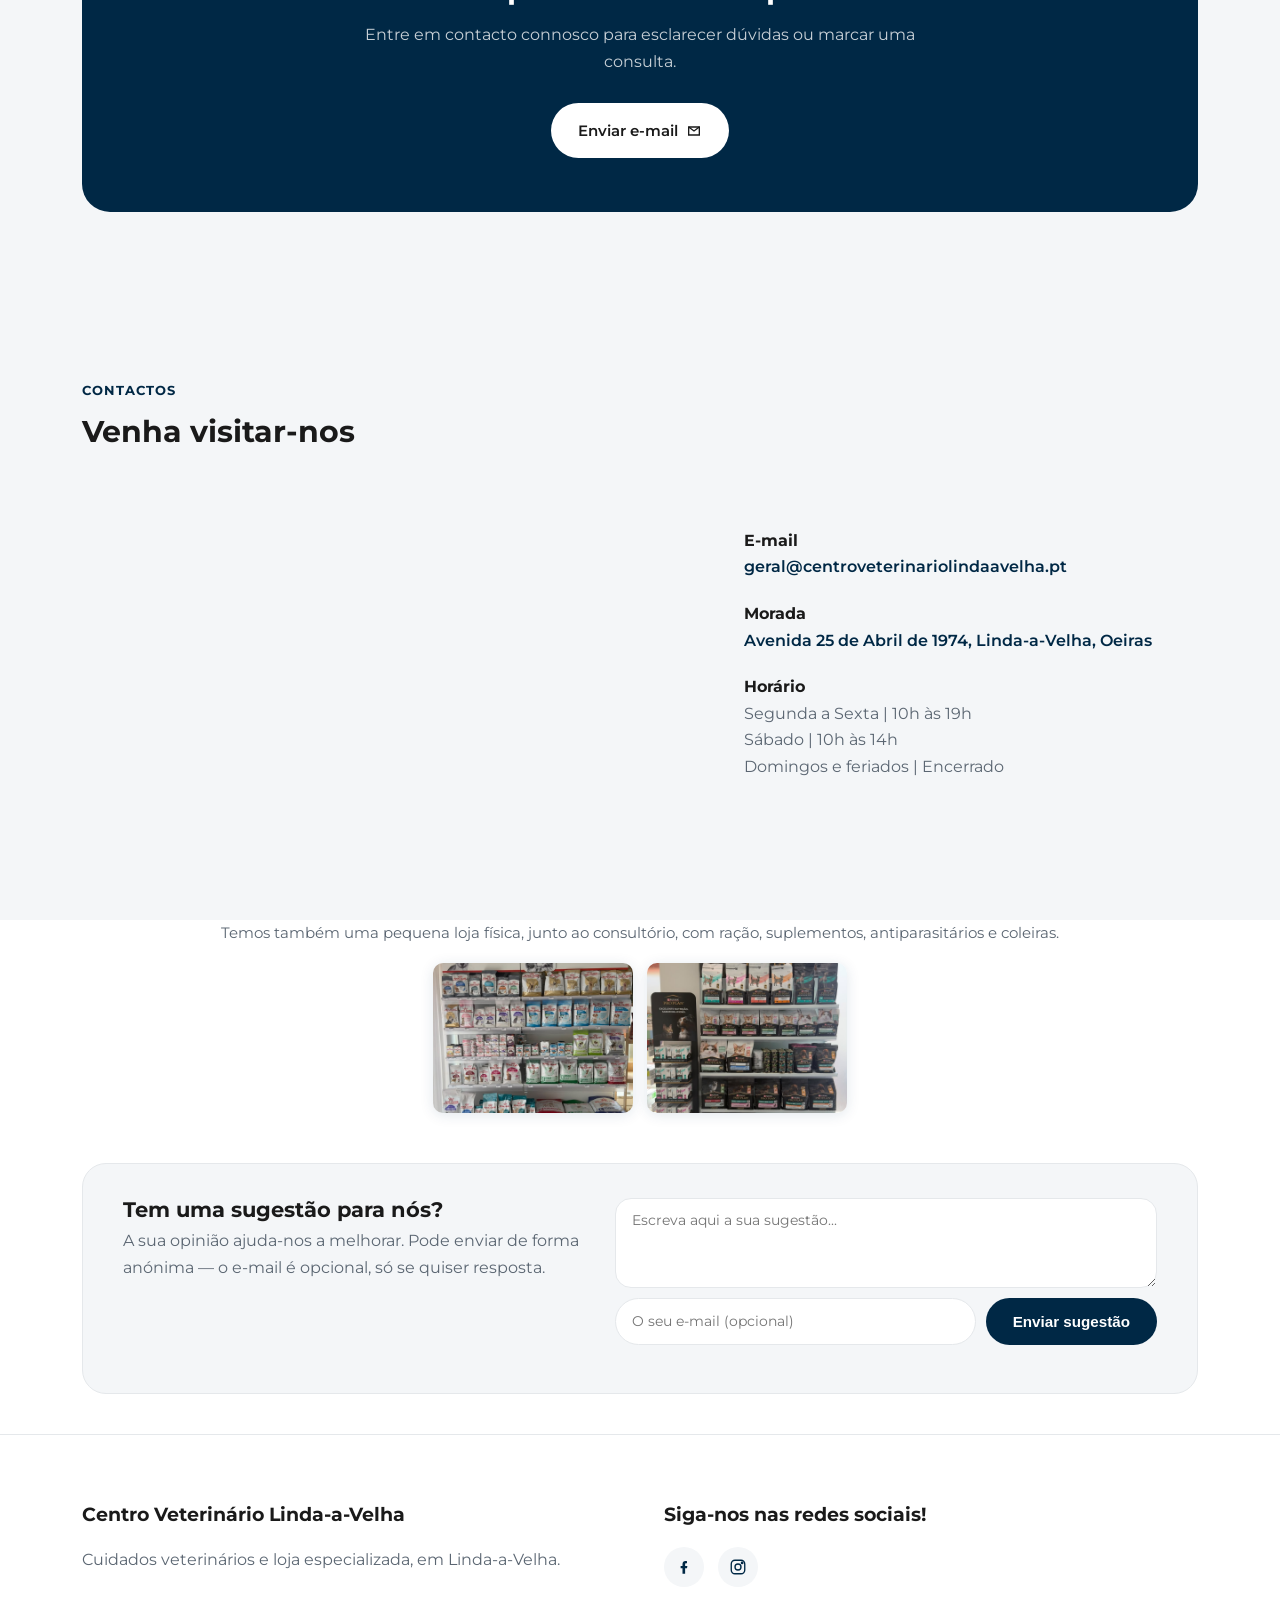
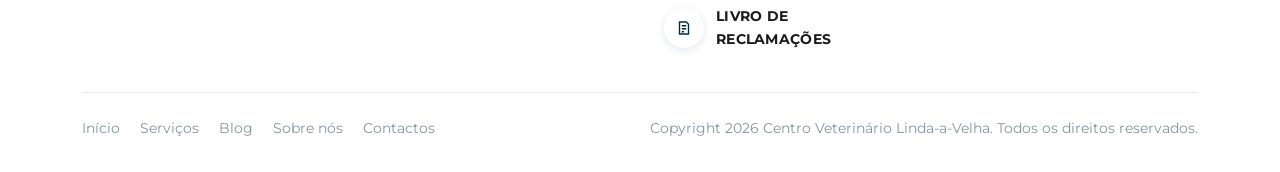
==== commit 3c80af9e: "Add files via upload" ====
--- a/index.html
+++ b/index.html
@@ -382,16 +382,10 @@
         </div>
       </div>
       <div class="team-card">
-        <div class="avatar">🐾</div>
+        <div class="avatar" style="width:96px; height:96px; padding:0; overflow:hidden;"><img src="hugo-oliveira.jpg" alt="Hugo Oliveira" style="width:100%; height:100%; object-fit:cover; border-radius:50%;"></div>
         <div>
-          <div class="role">Assistente Clínico e Atendimento ao Cliente</div>
-        </div>
-      </div>
-      <div class="team-card">
-        <div class="avatar" style="padding:0; overflow:hidden;"><img src="hugo-oliveira.jpg" alt="Hugo Oliveira" style="width:100%; height:100%; object-fit:cover; border-radius:50%;"></div>
-        <div>
-          <div class="name">Hugo Oliveira</div>
-          <div class="role">Gestão e Atendimento ao Cliente</div>
+          <div class="name" style="font-size:1.05rem;">Hugo Oliveira</div>
+          <div class="role">Assistente Clínico, Atendimento ao Cliente e Gestão</div>
         </div>
       </div>
     </div>
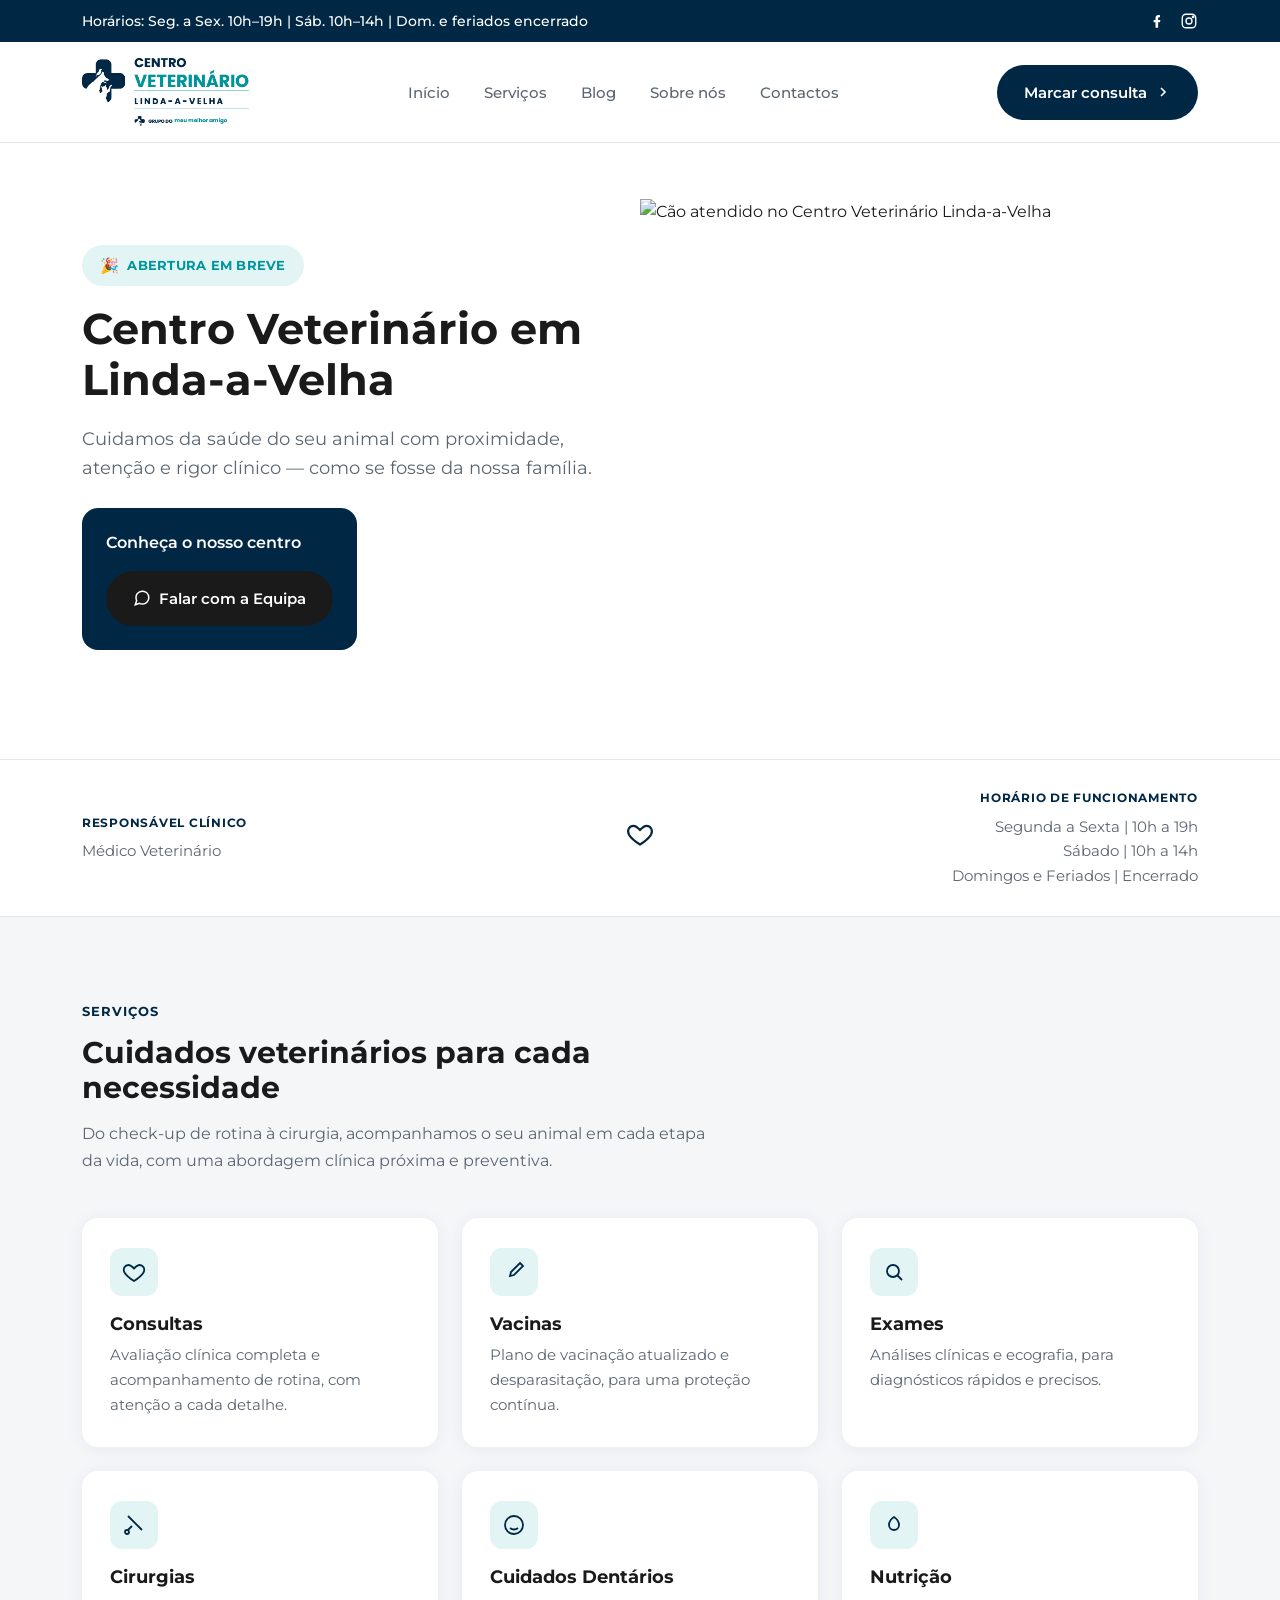
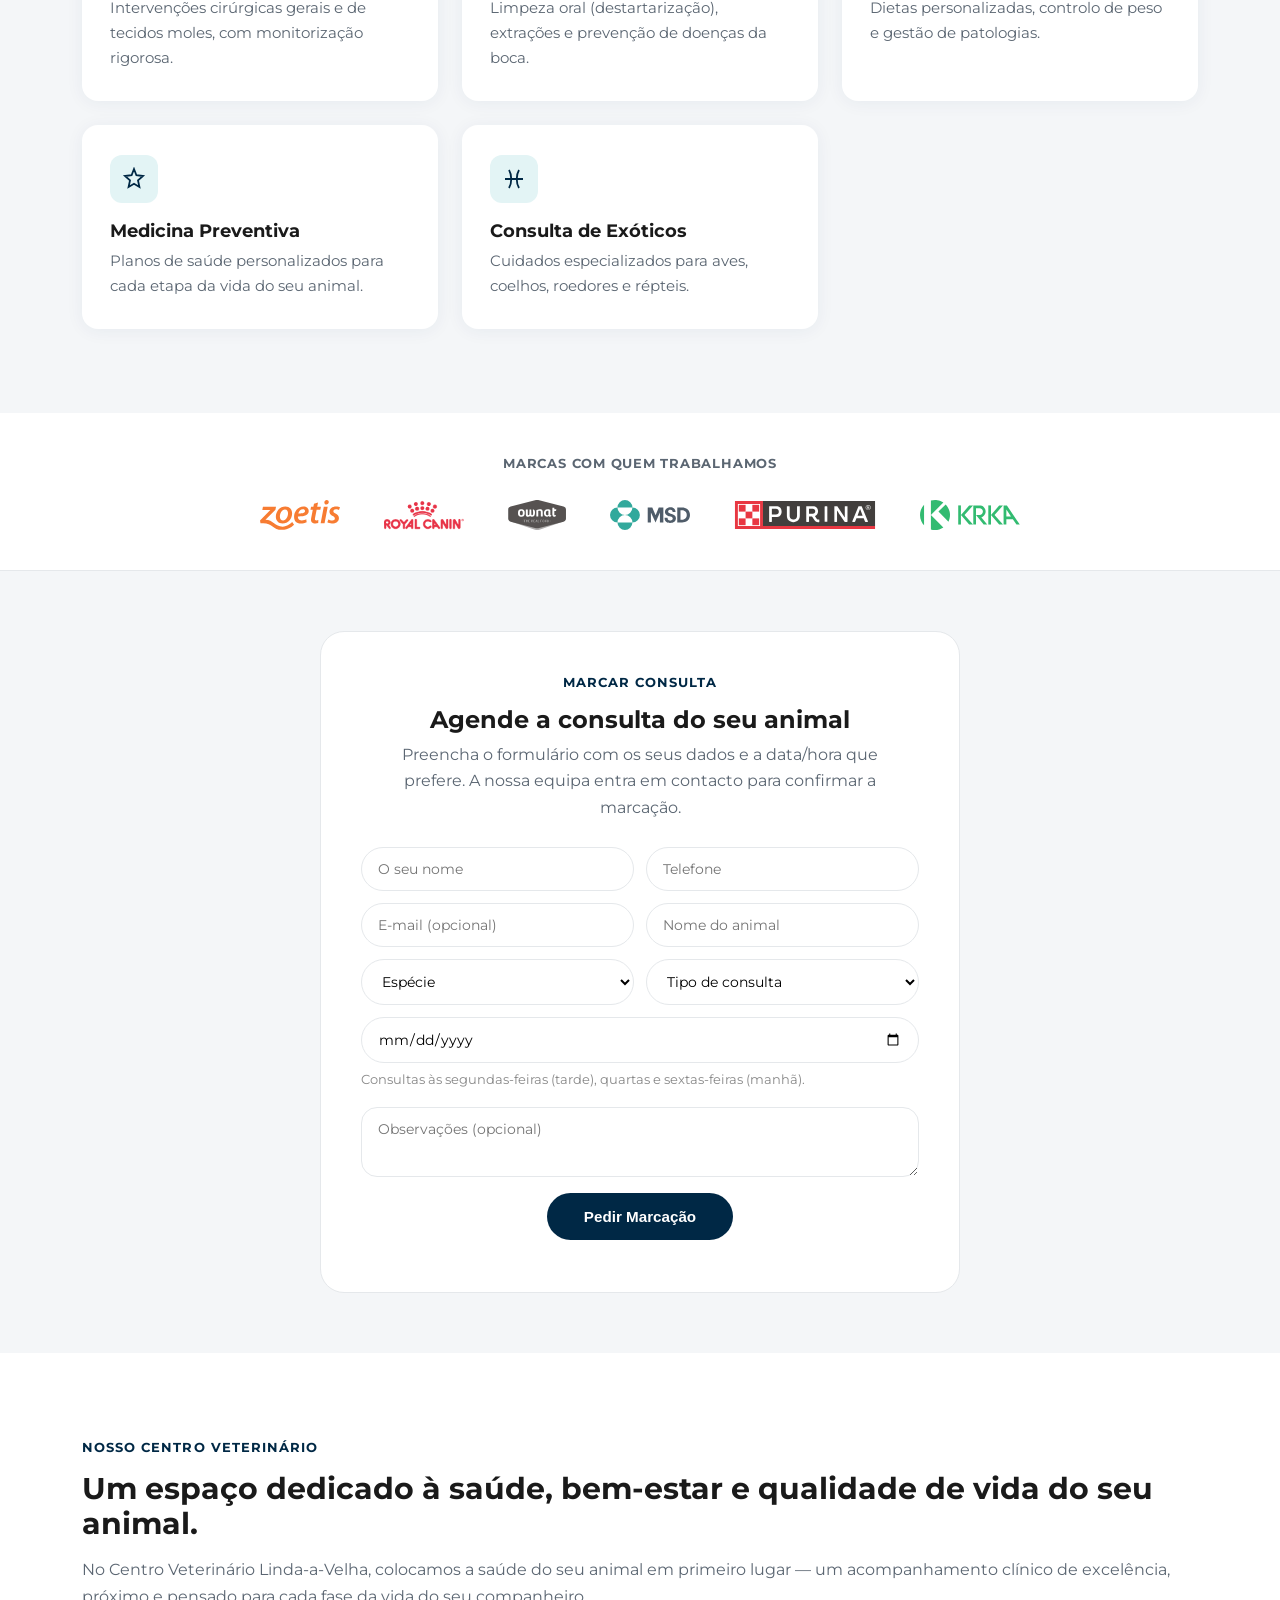
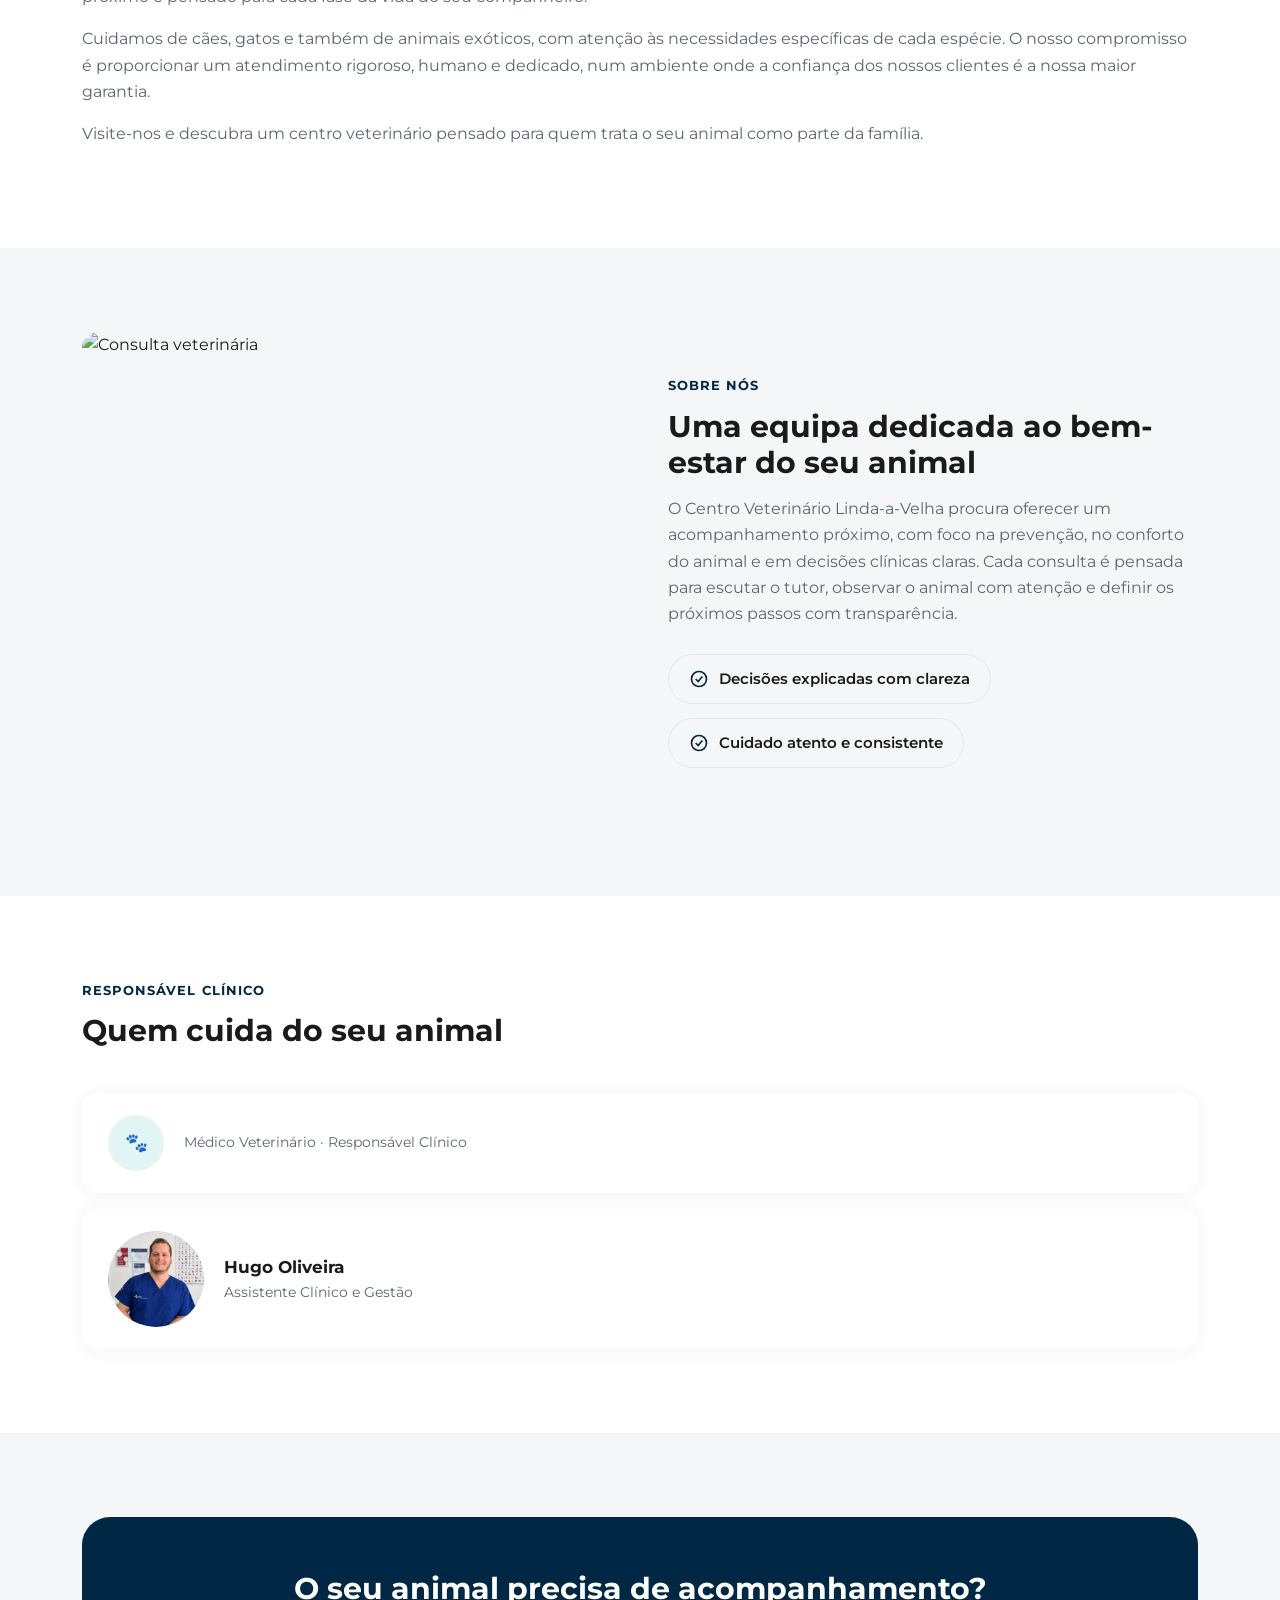
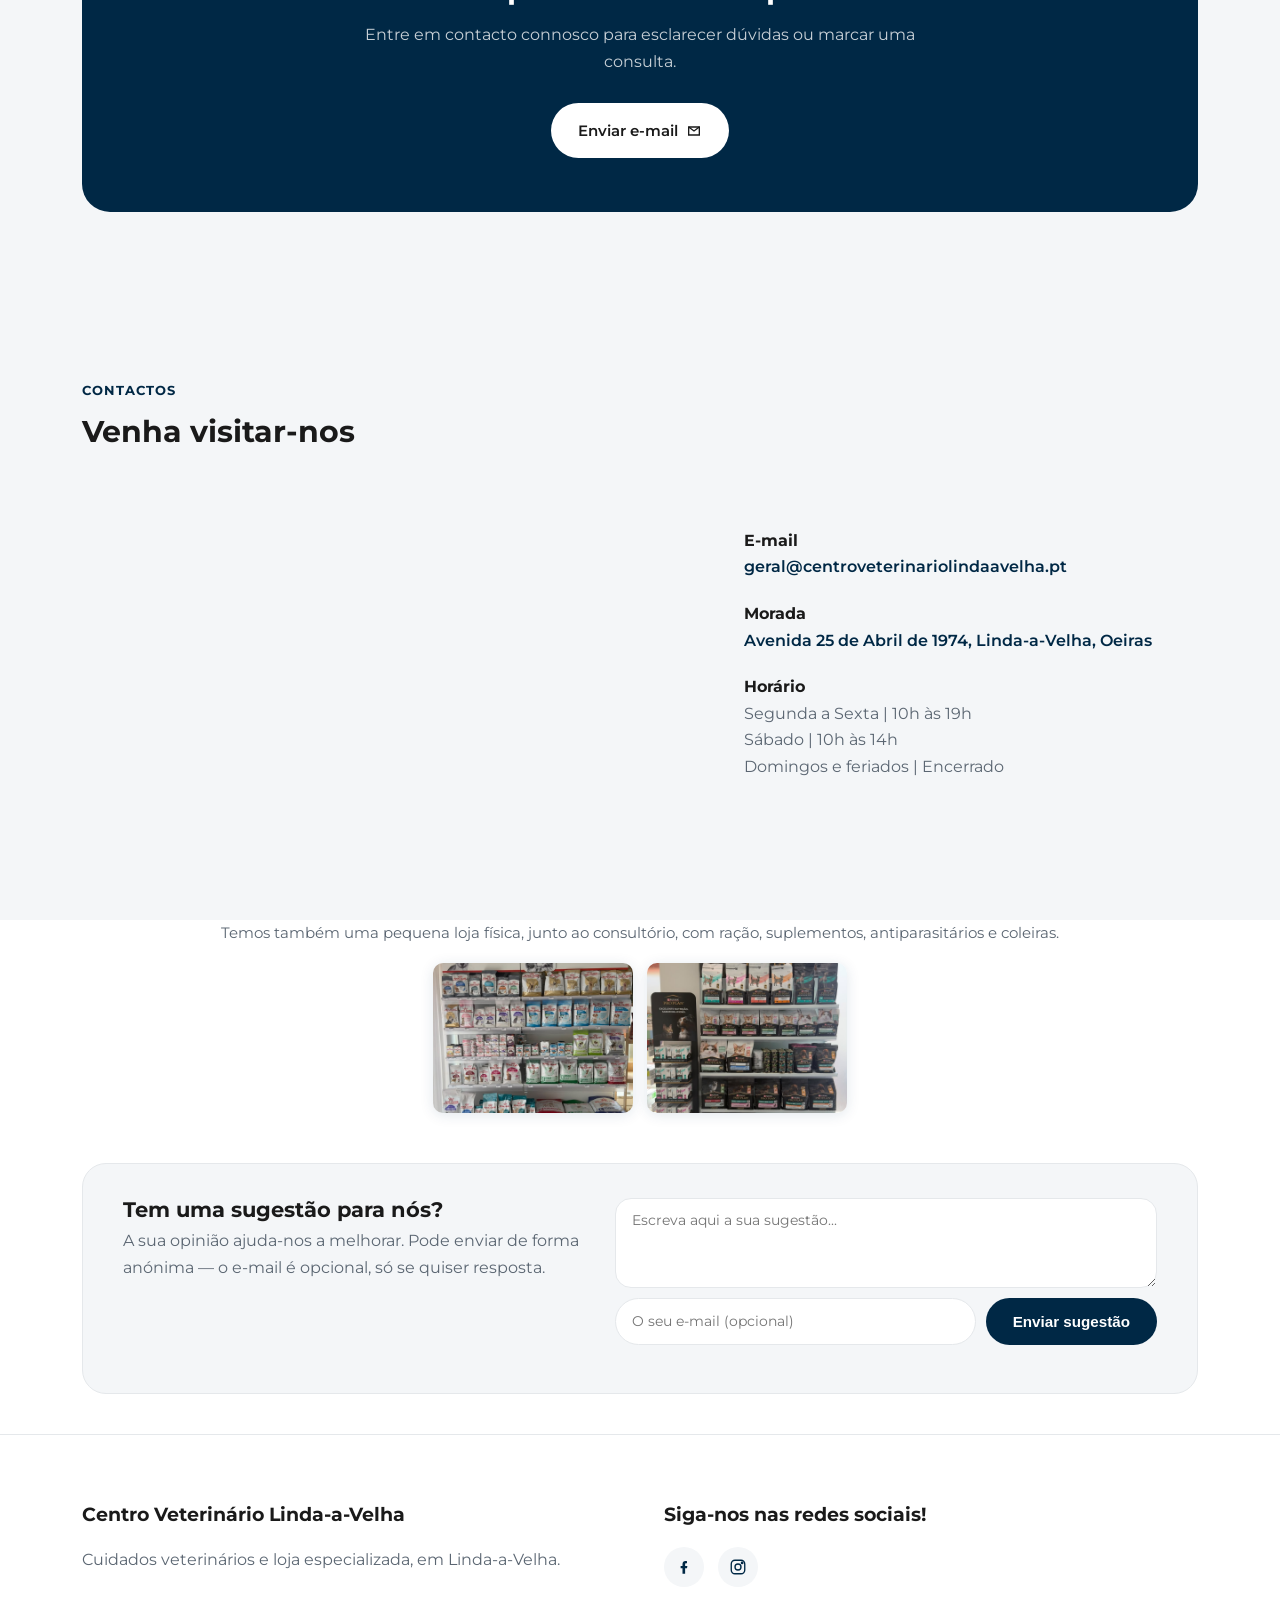
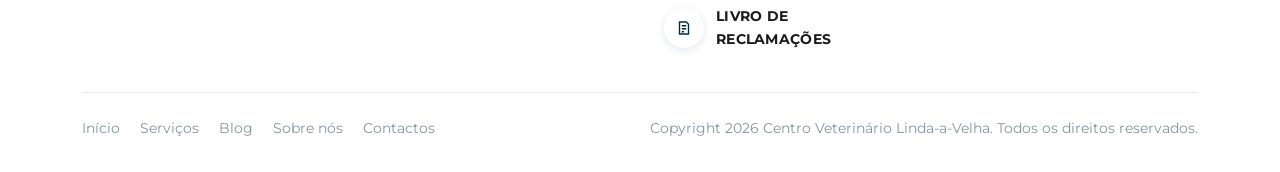
==== commit e3e57e0a: "Add files via upload" ====
--- a/index.html
+++ b/index.html
@@ -385,7 +385,7 @@
         <div class="avatar" style="width:96px; height:96px; padding:0; overflow:hidden;"><img src="hugo-oliveira.jpg" alt="Hugo Oliveira" style="width:100%; height:100%; object-fit:cover; border-radius:50%;"></div>
         <div>
           <div class="name" style="font-size:1.05rem;">Hugo Oliveira</div>
-          <div class="role">Assistente Clínico, Atendimento ao Cliente e Gestão</div>
+          <div class="role">Assistente Clínico e Gestão</div>
         </div>
       </div>
     </div>
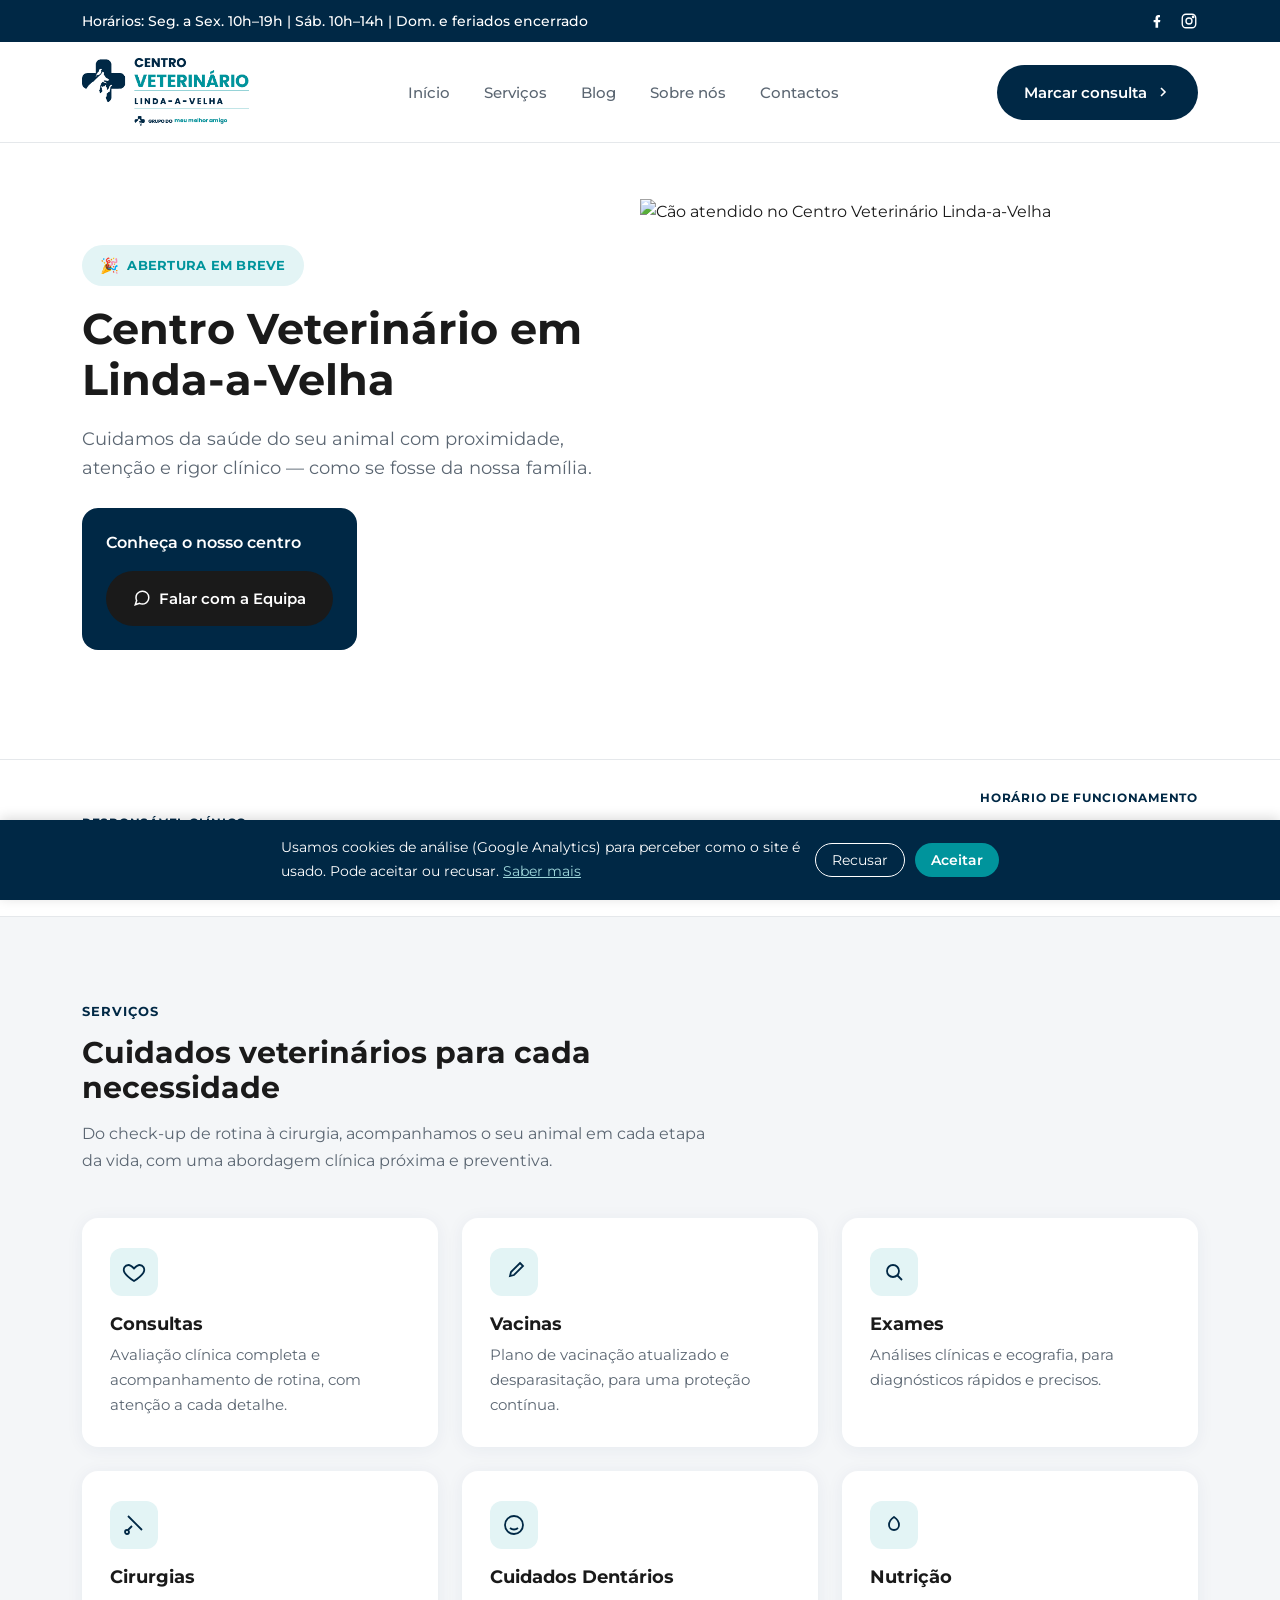
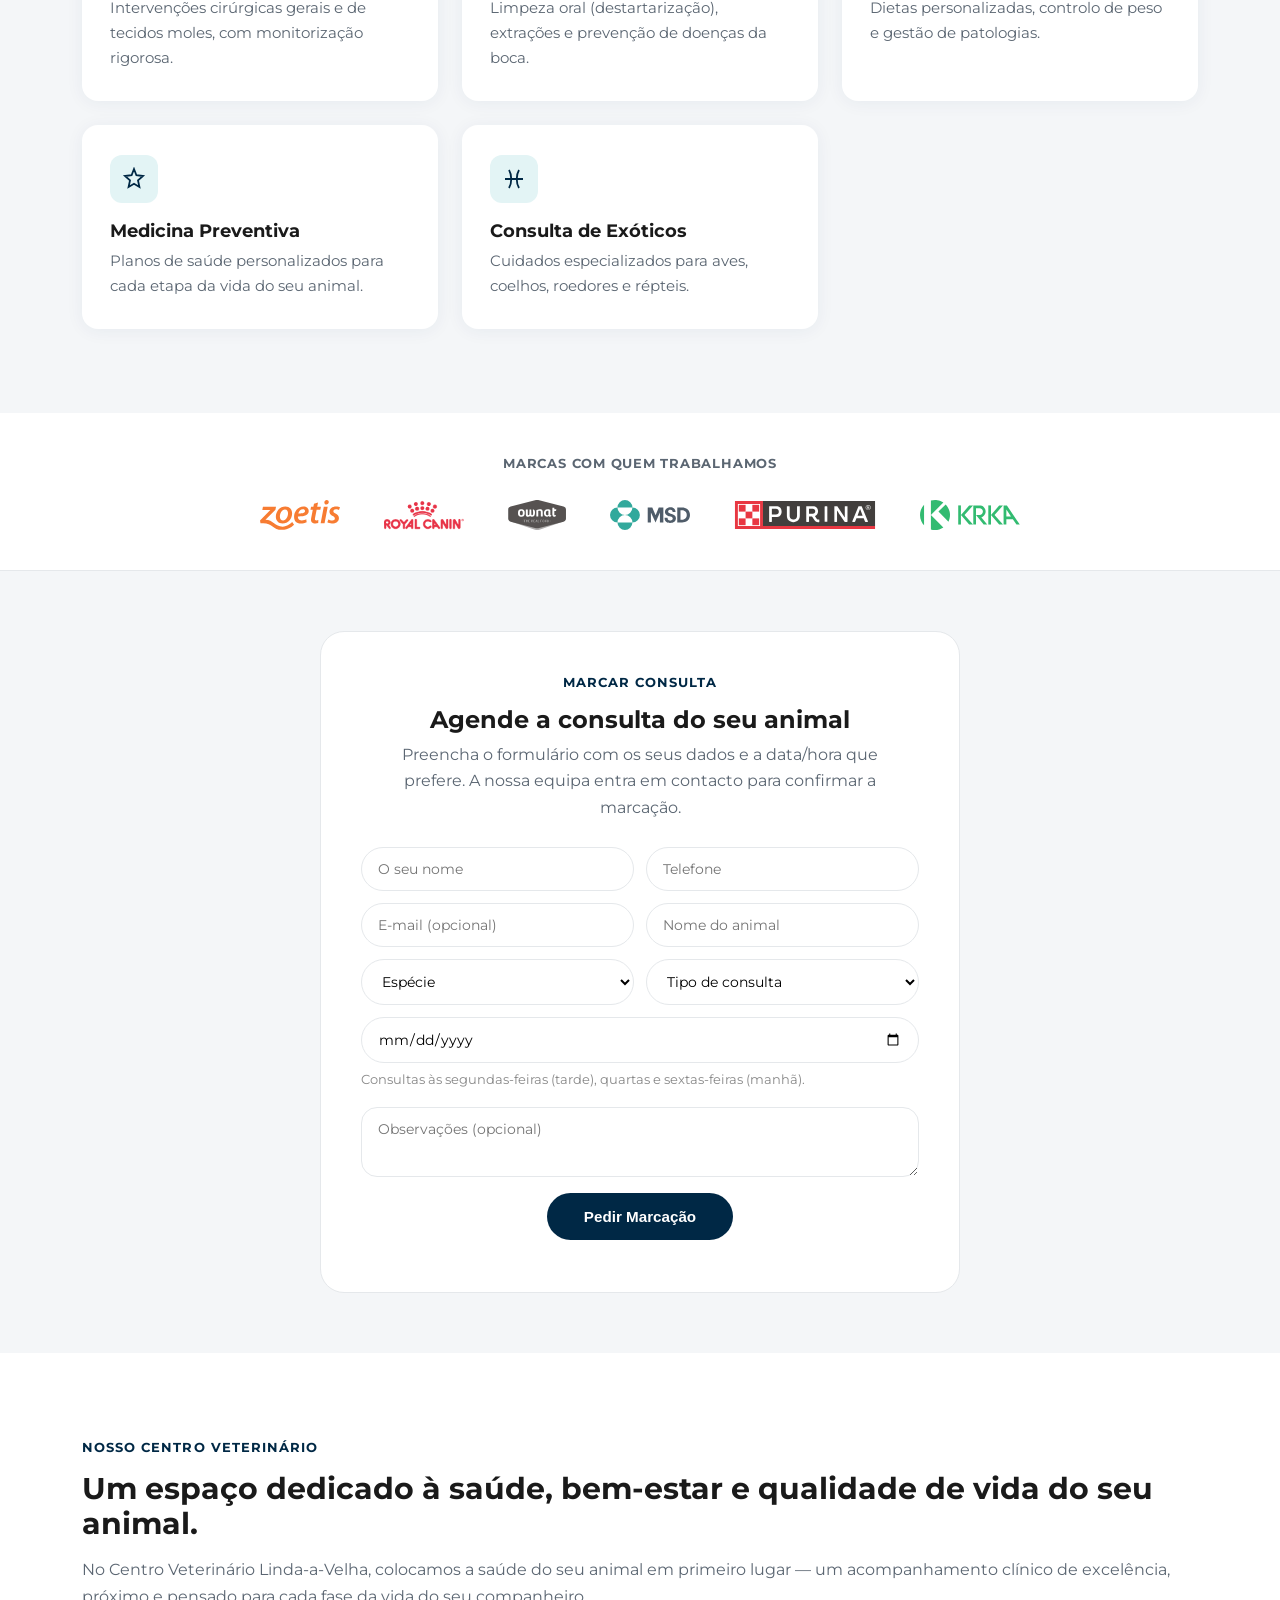
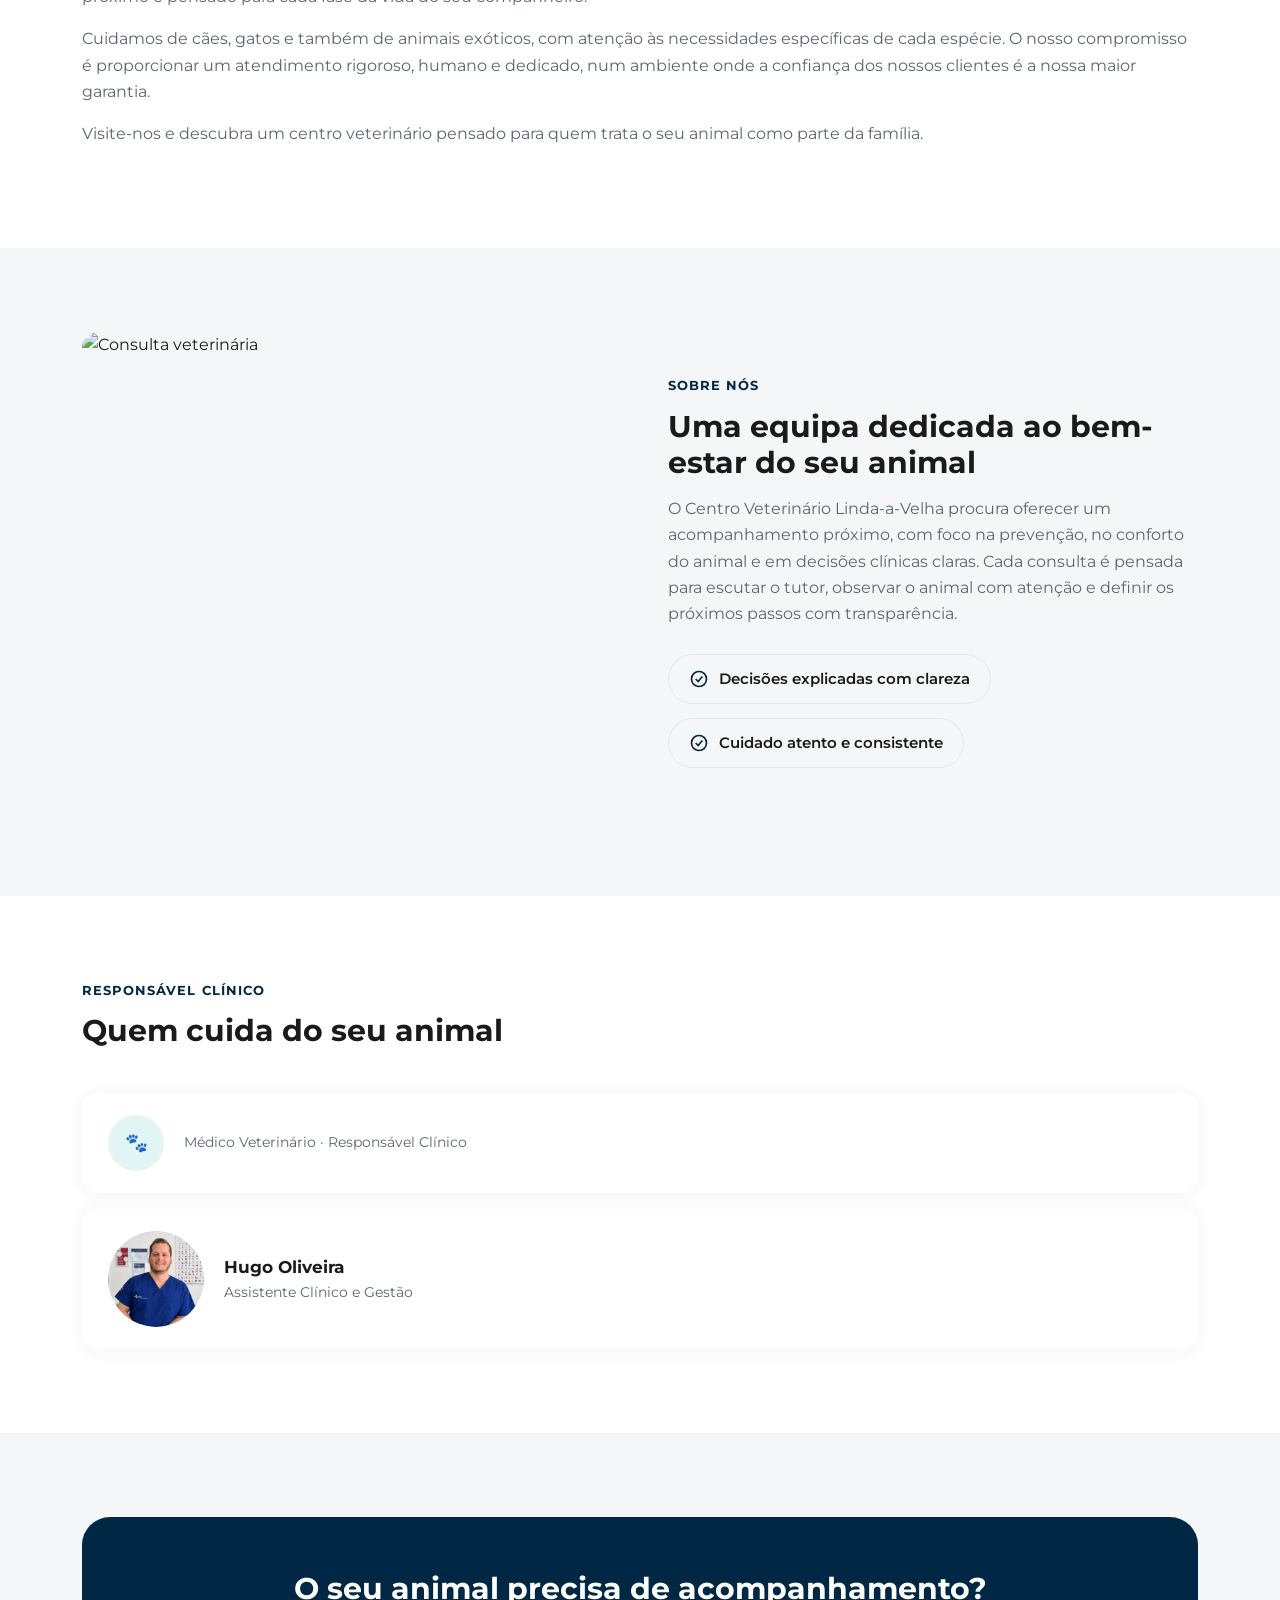
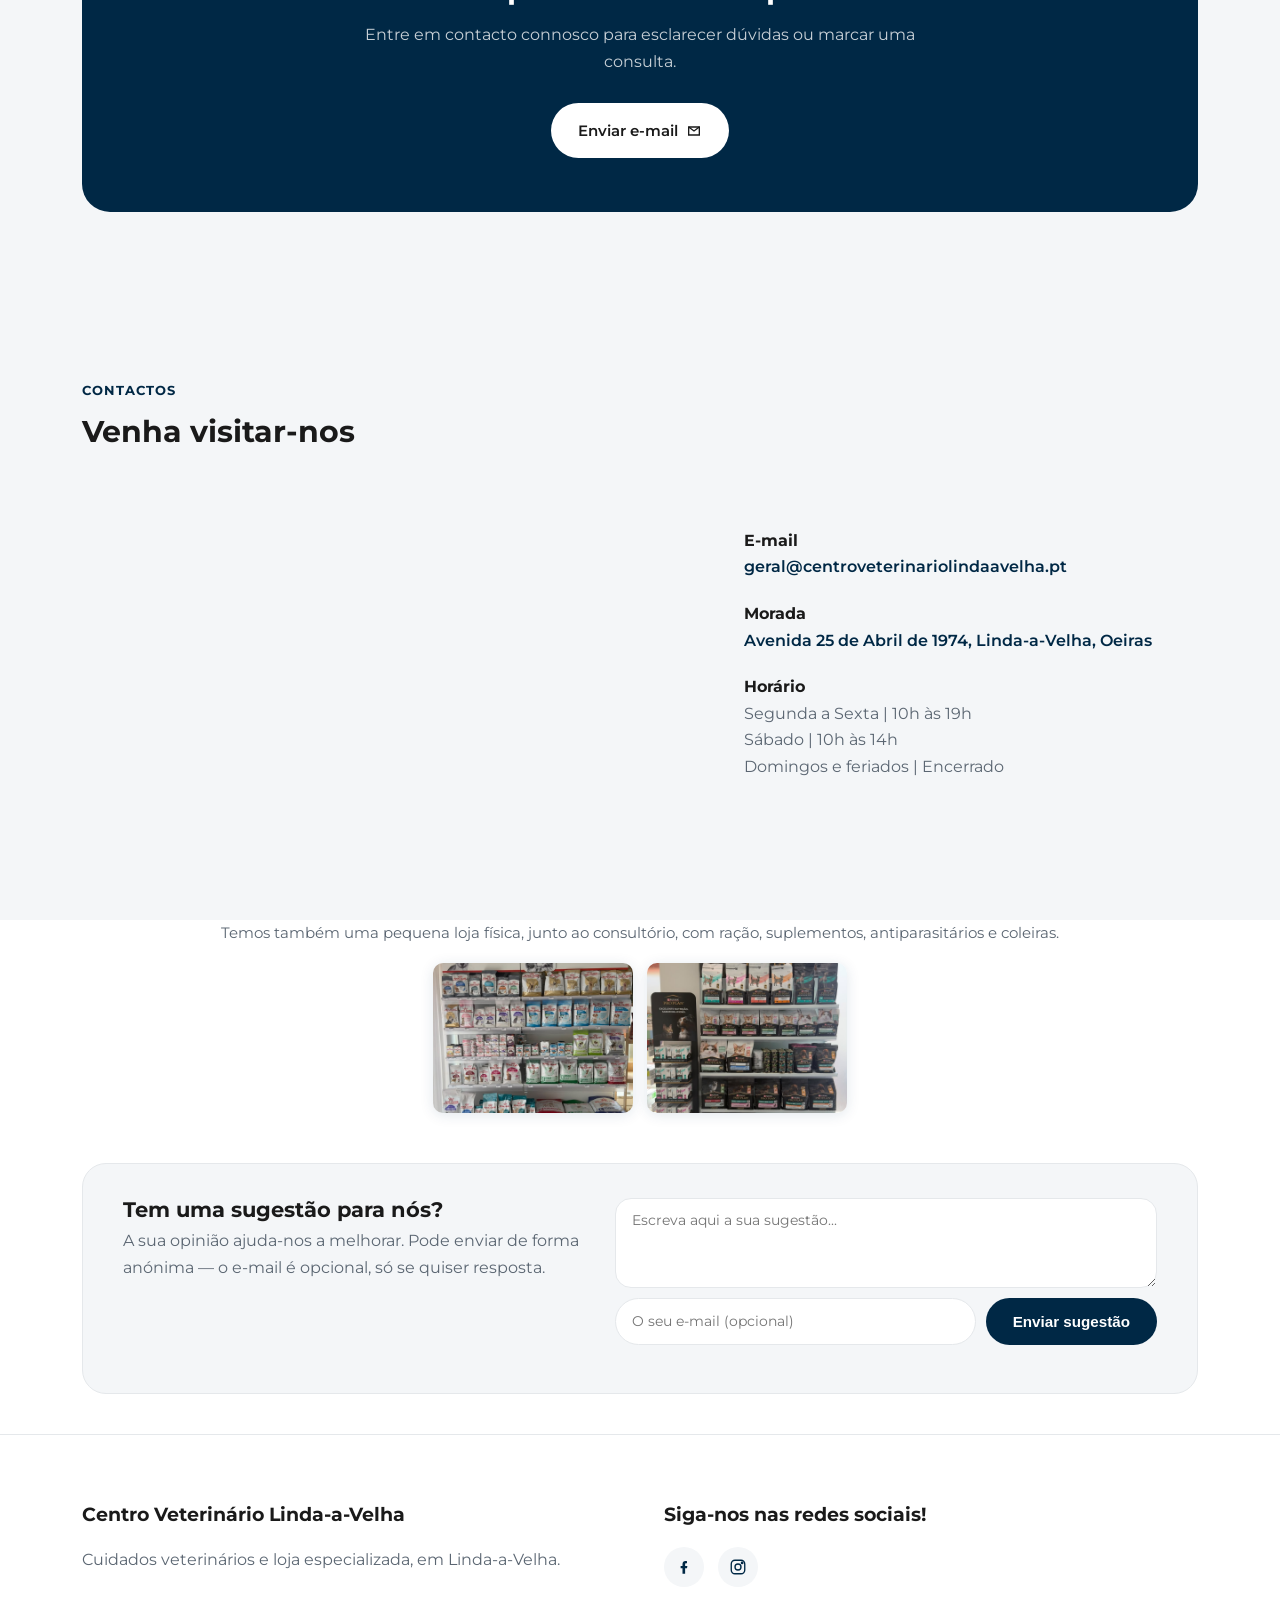
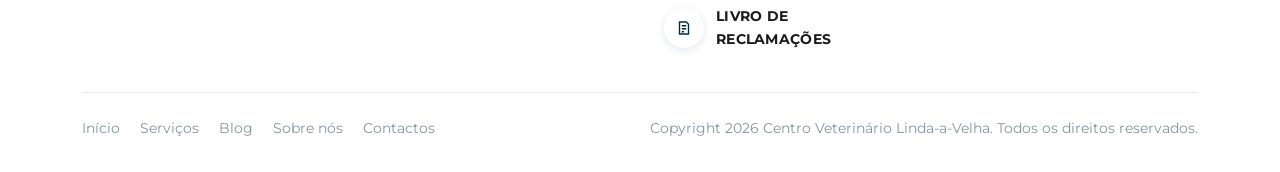
==== commit fc9461a7: "Add files via upload" ====
--- a/index.html
+++ b/index.html
@@ -5,6 +5,47 @@
 <meta name="viewport" content="width=device-width, initial-scale=1">
 <title>Centro Veterinário Linda-a-Velha | Consultório Veterinário</title>
 <meta name="description" content="Cuidados veterinários próximos, preventivos e atentos em Linda-a-Velha para cães, gatos e outros animais de companhia.">
+<!-- Google tag (gtag.js) — só carrega depois de consentimento (RGPD) -->
+<script>
+(function(){
+  var GA_ID = 'G-DHE4H19WJS';
+  function loadGA(){
+    if (window.__gaLoaded) return;
+    window.__gaLoaded = true;
+    var s = document.createElement('script');
+    s.async = true;
+    s.src = 'https://www.googletagmanager.com/gtag/js?id=' + GA_ID;
+    document.head.appendChild(s);
+    window.dataLayer = window.dataLayer || [];
+    window.gtag = function(){ dataLayer.push(arguments); };
+    gtag('js', new Date());
+    gtag('config', GA_ID);
+  }
+  var consent = localStorage.getItem('cookie_consent');
+  if (consent === 'accepted') { loadGA(); }
+  window.addEventListener('DOMContentLoaded', function(){
+    if (localStorage.getItem('cookie_consent')) return;
+    var b = document.createElement('div');
+    b.id = 'cookieBanner';
+    b.style.cssText = 'position:fixed;left:0;right:0;bottom:0;z-index:9999;background:#002845;color:#fff;padding:16px 20px;display:flex;flex-wrap:wrap;align-items:center;justify-content:center;gap:14px;font-family:Montserrat,sans-serif;font-size:0.9rem;box-shadow:0 -2px 12px rgba(0,0,0,.15);';
+    b.innerHTML = '<span style="max-width:520px;">Usamos cookies de análise (Google Analytics) para perceber como o site é usado. Pode aceitar ou recusar. <a href="privacidade.html" style="color:#9fd8dc;text-decoration:underline;">Saber mais</a></span>' +
+      '<span style="display:flex;gap:10px;">' +
+      '<button id="cookieDecline" style="background:transparent;color:#fff;border:1px solid #fff;border-radius:999px;padding:8px 16px;cursor:pointer;font-family:inherit;font-size:0.85rem;">Recusar</button>' +
+      '<button id="cookieAccept" style="background:#00949c;color:#fff;border:none;border-radius:999px;padding:8px 16px;cursor:pointer;font-family:inherit;font-size:0.85rem;font-weight:600;">Aceitar</button>' +
+      '</span>';
+    document.body.appendChild(b);
+    document.getElementById('cookieAccept').onclick = function(){
+      localStorage.setItem('cookie_consent', 'accepted');
+      loadGA();
+      b.remove();
+    };
+    document.getElementById('cookieDecline').onclick = function(){
+      localStorage.setItem('cookie_consent', 'declined');
+      b.remove();
+    };
+  });
+})();
+</script>
 <link rel="preconnect" href="https://fonts.googleapis.com">
 <link href="https://fonts.googleapis.com/css2?family=Montserrat:wght@400;500;600;700;800&display=swap" rel="stylesheet">
 <link rel="stylesheet" href="style.css?v=3">
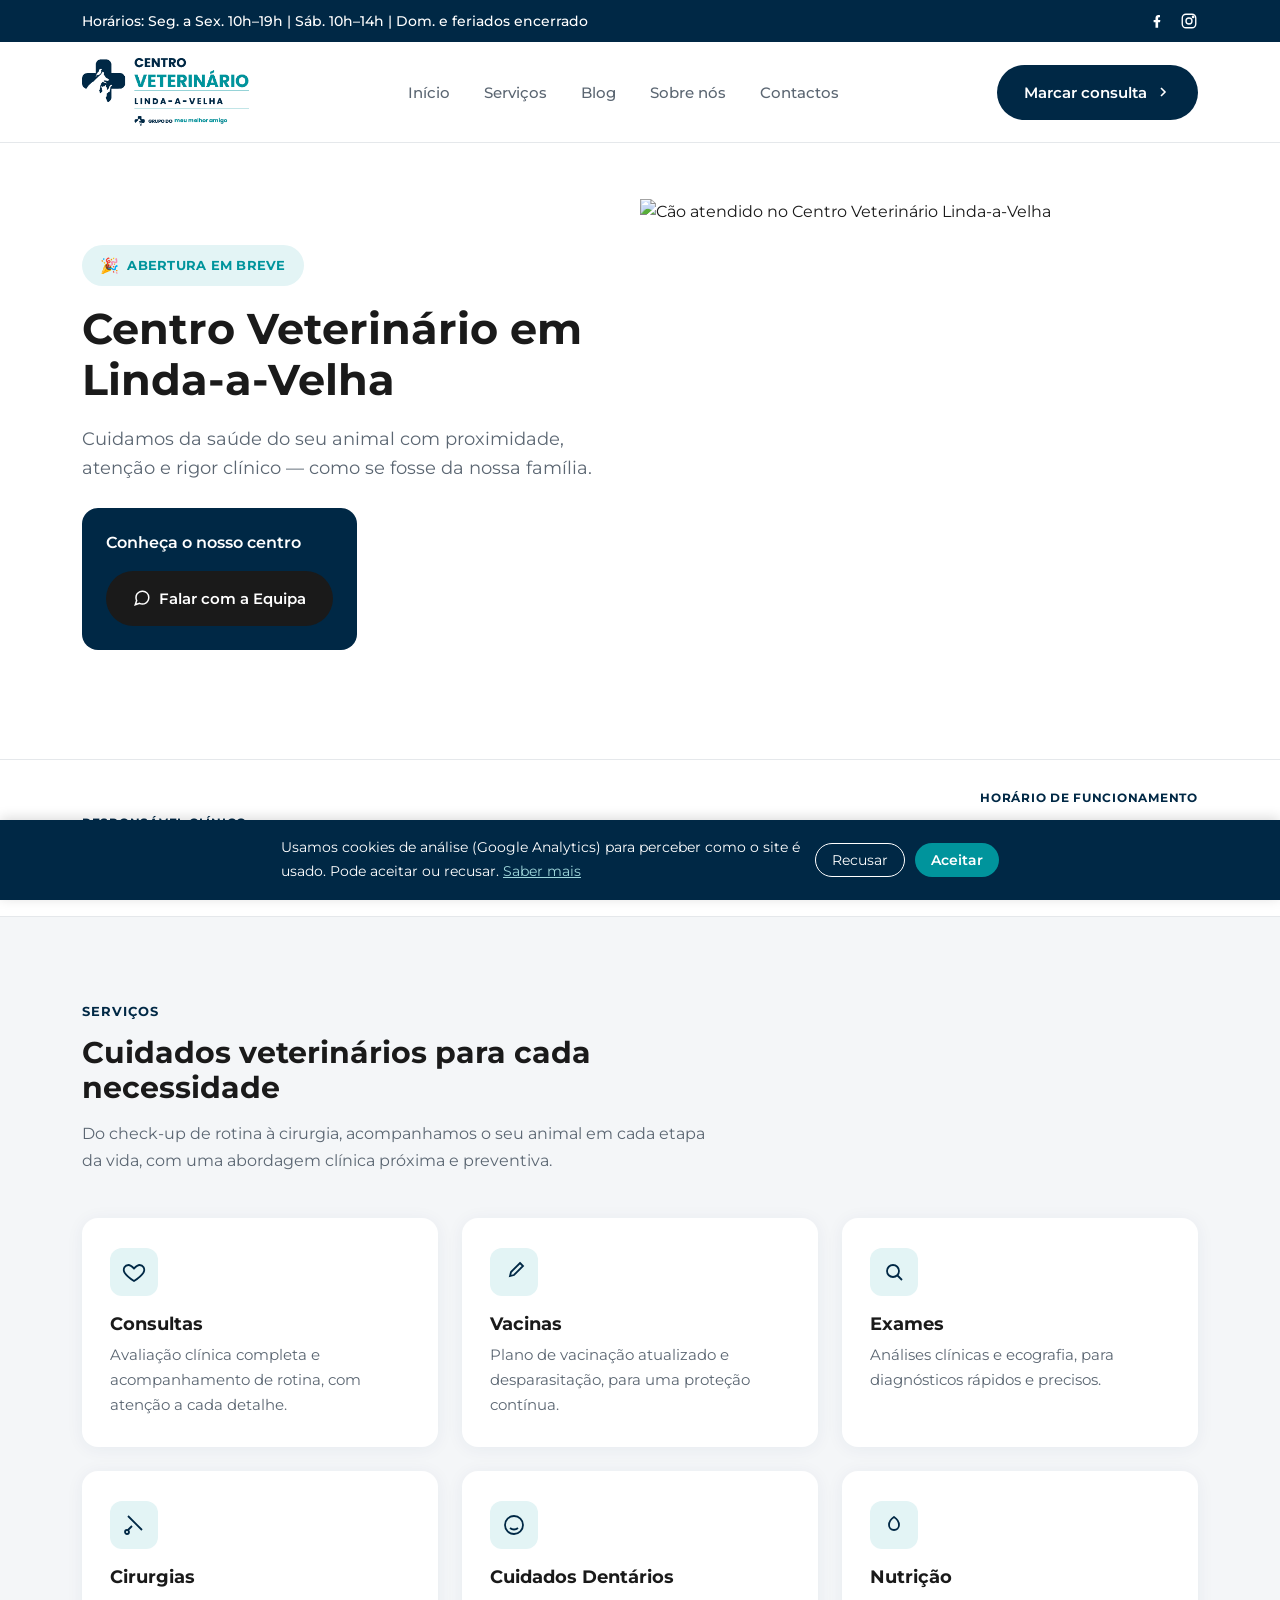
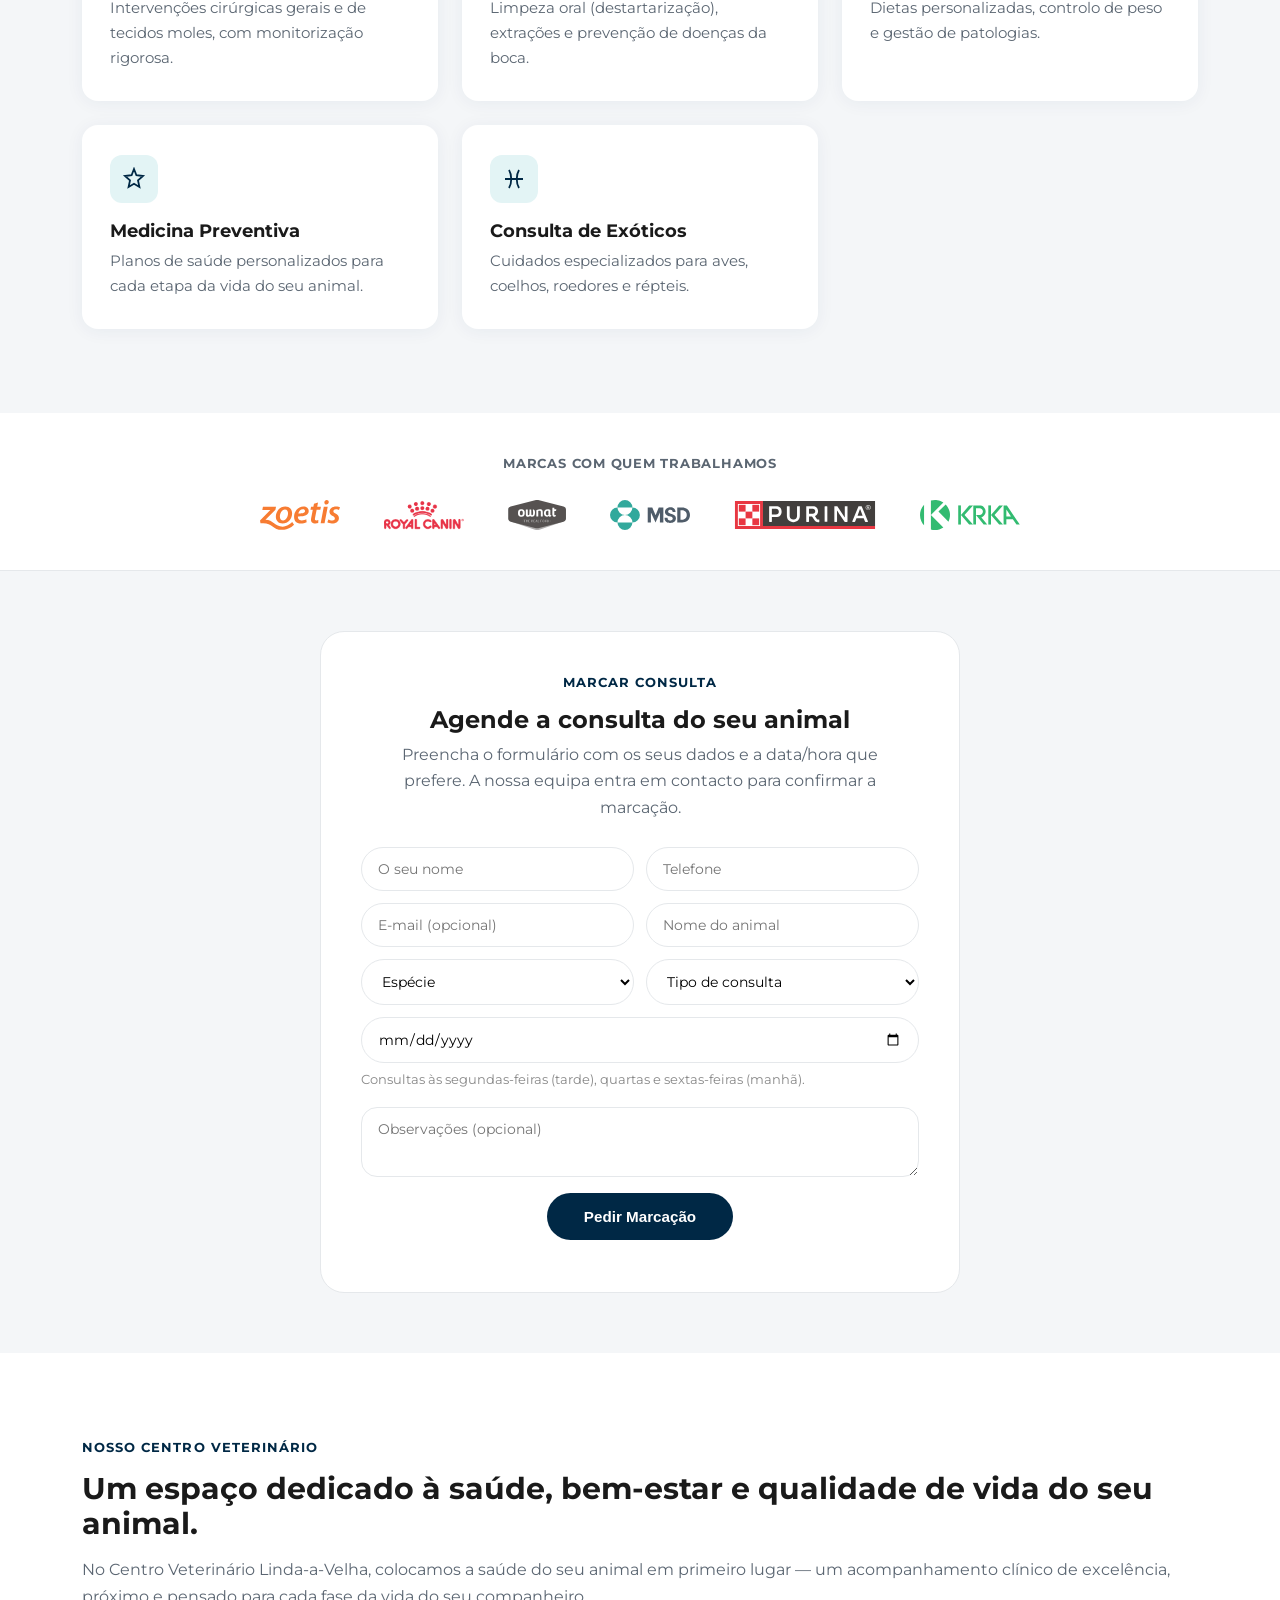
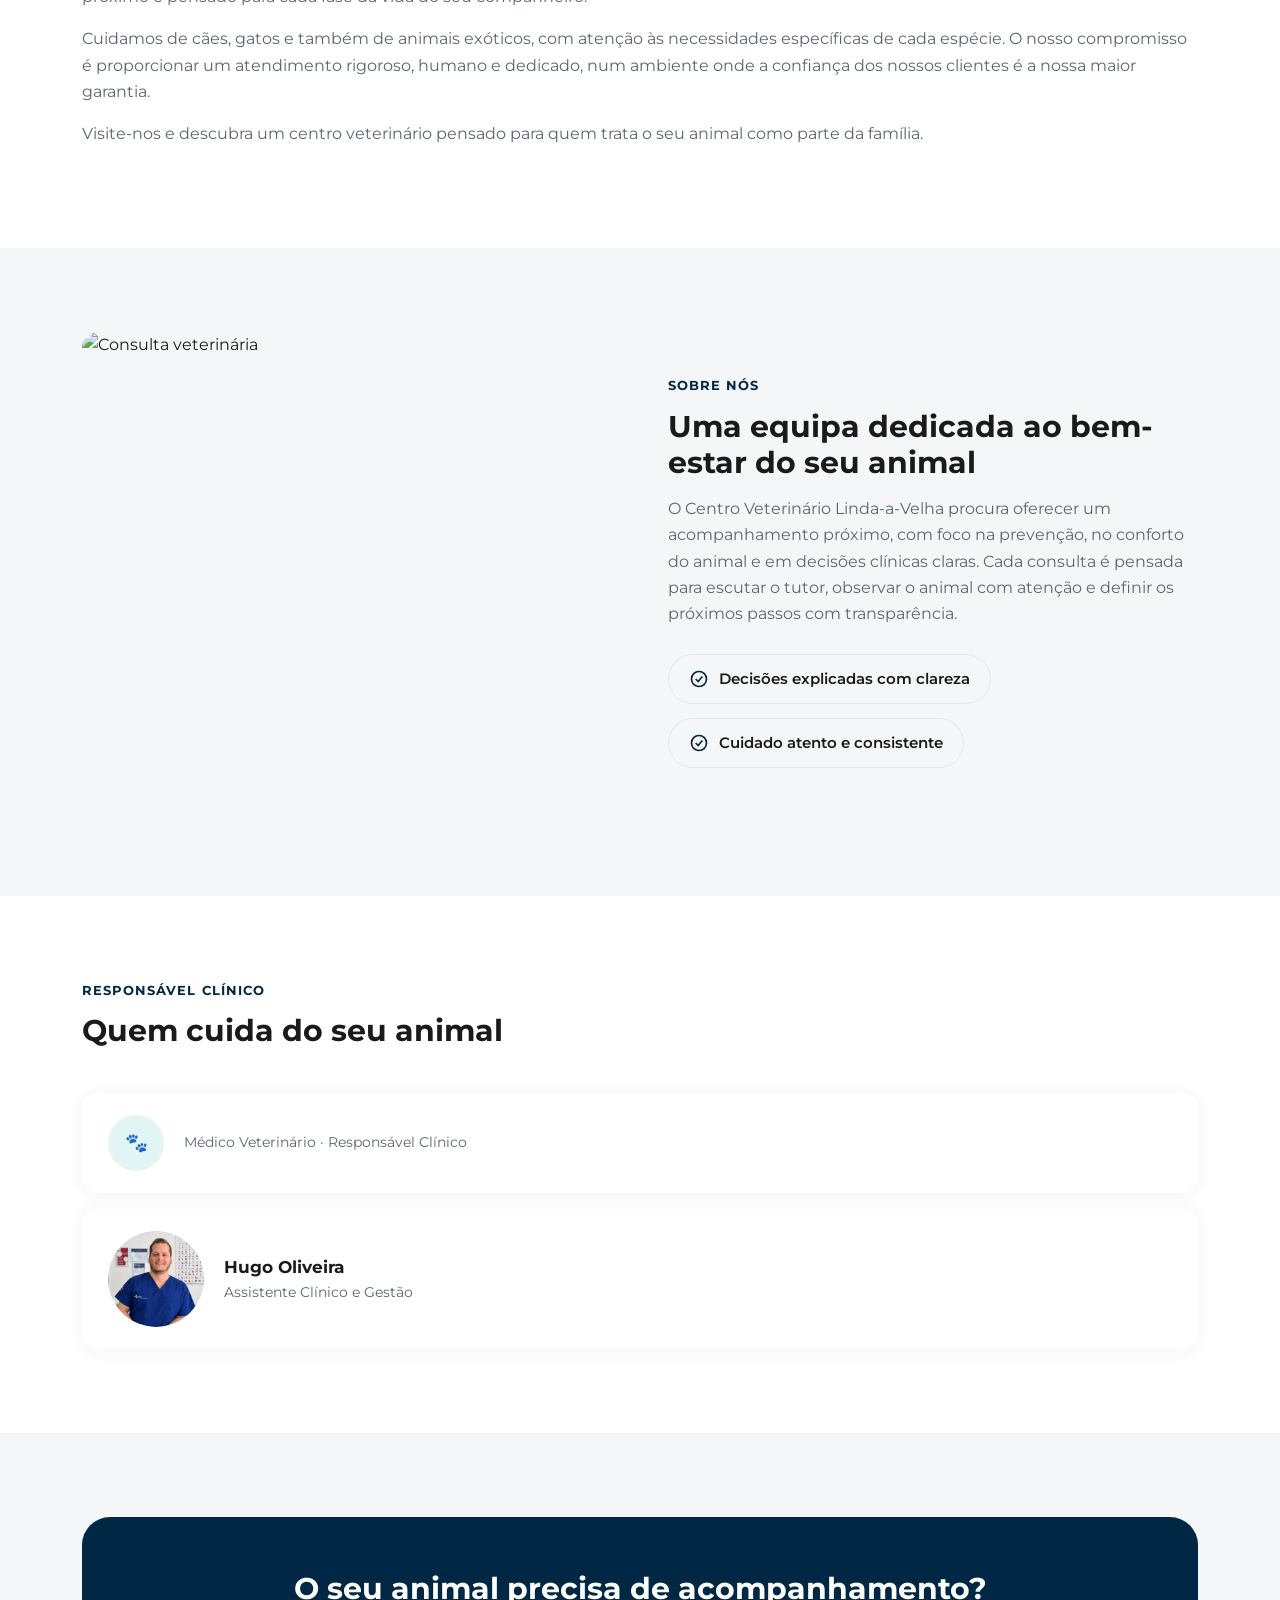
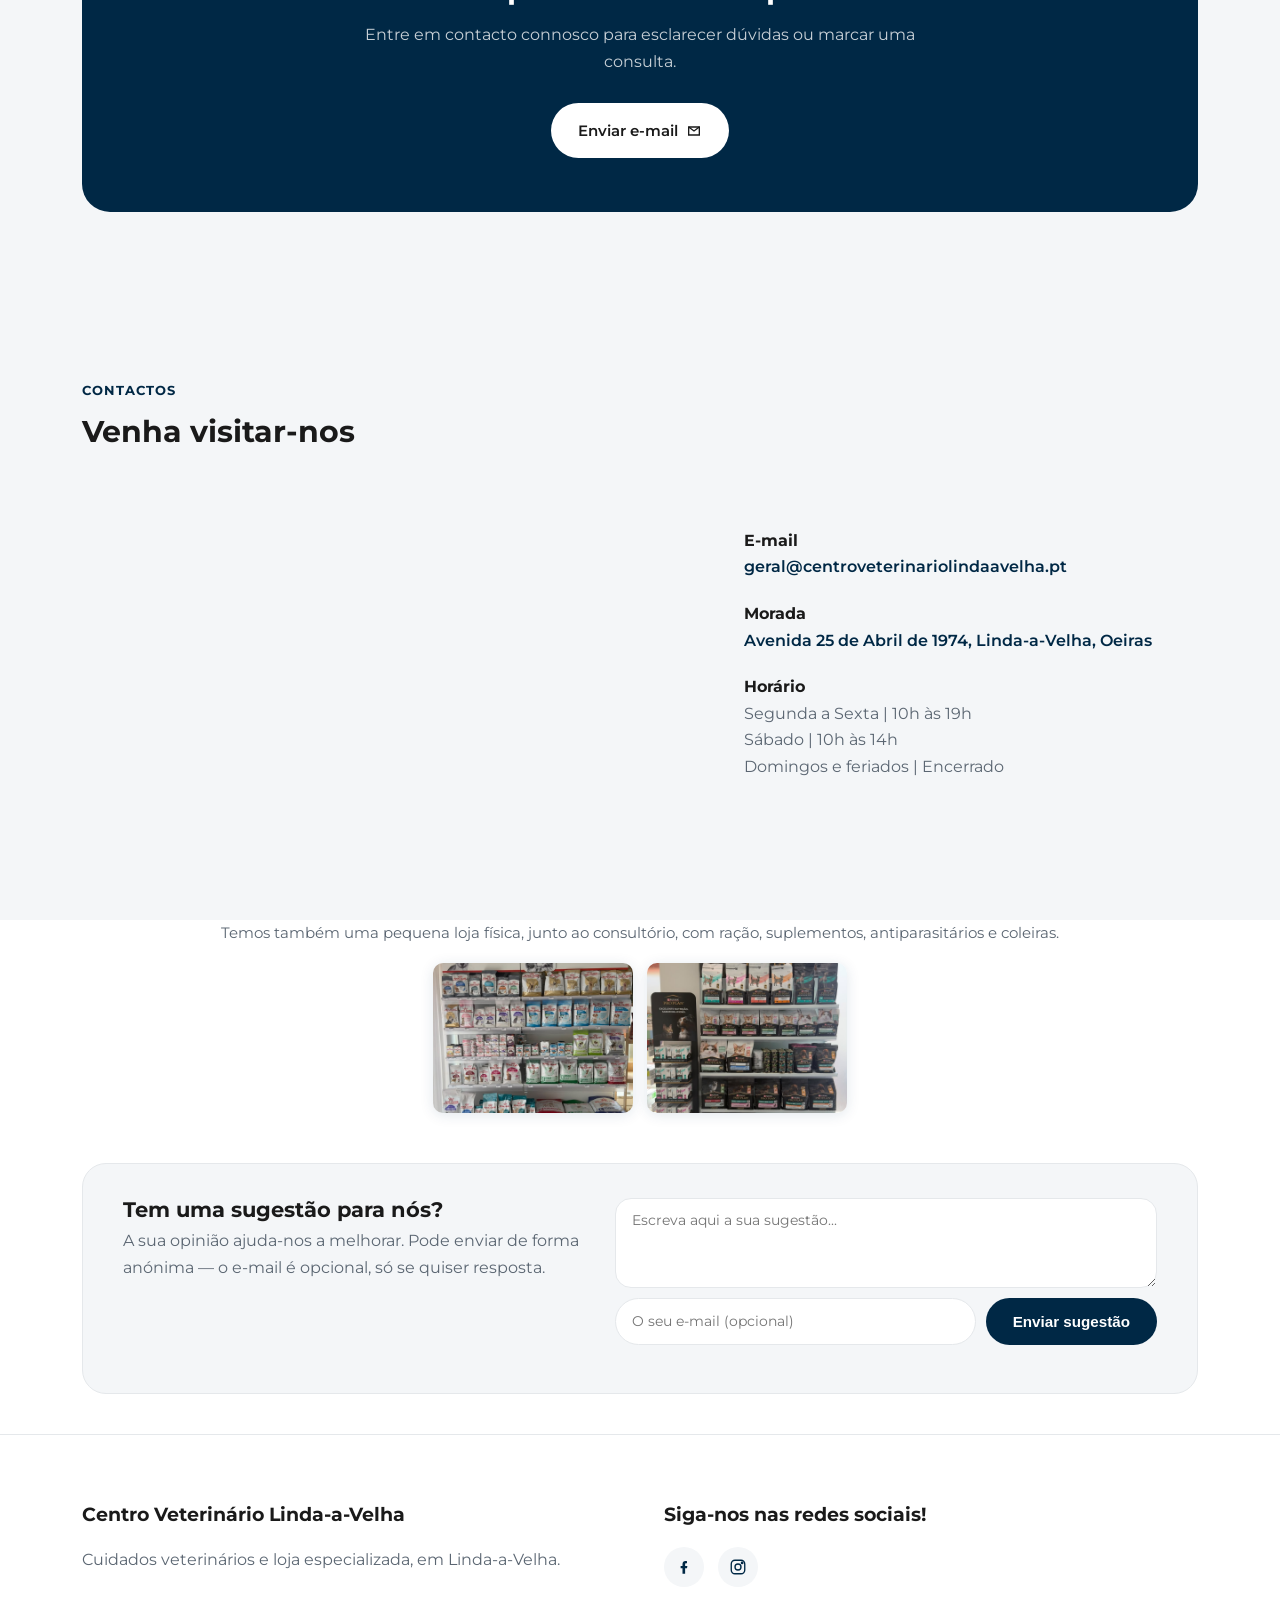
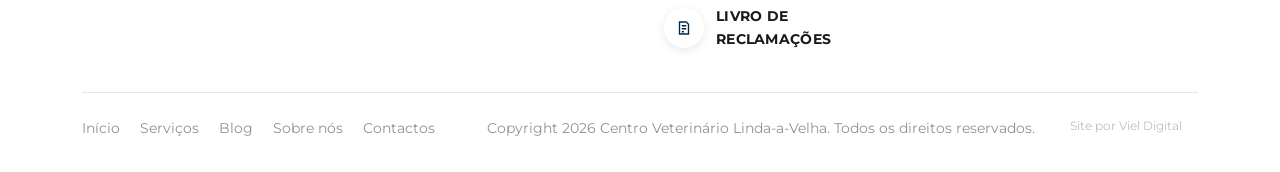
==== commit 82ae3922: "Add files via upload" ====
--- a/index.html
+++ b/index.html
@@ -560,6 +560,7 @@
         <a href="#contactos">Contactos</a>
       </div>
       <span>Copyright 2026 Centro Veterinário Linda-a-Velha. Todos os direitos reservados.</span>
+      <a href="https://hugovielportugal-lab.github.io/Viel/" target="_blank" rel="noopener" style="opacity:.6; font-size:.85em;">Site por Viel Digital</a>
     </div>
   </div>
 </footer>
